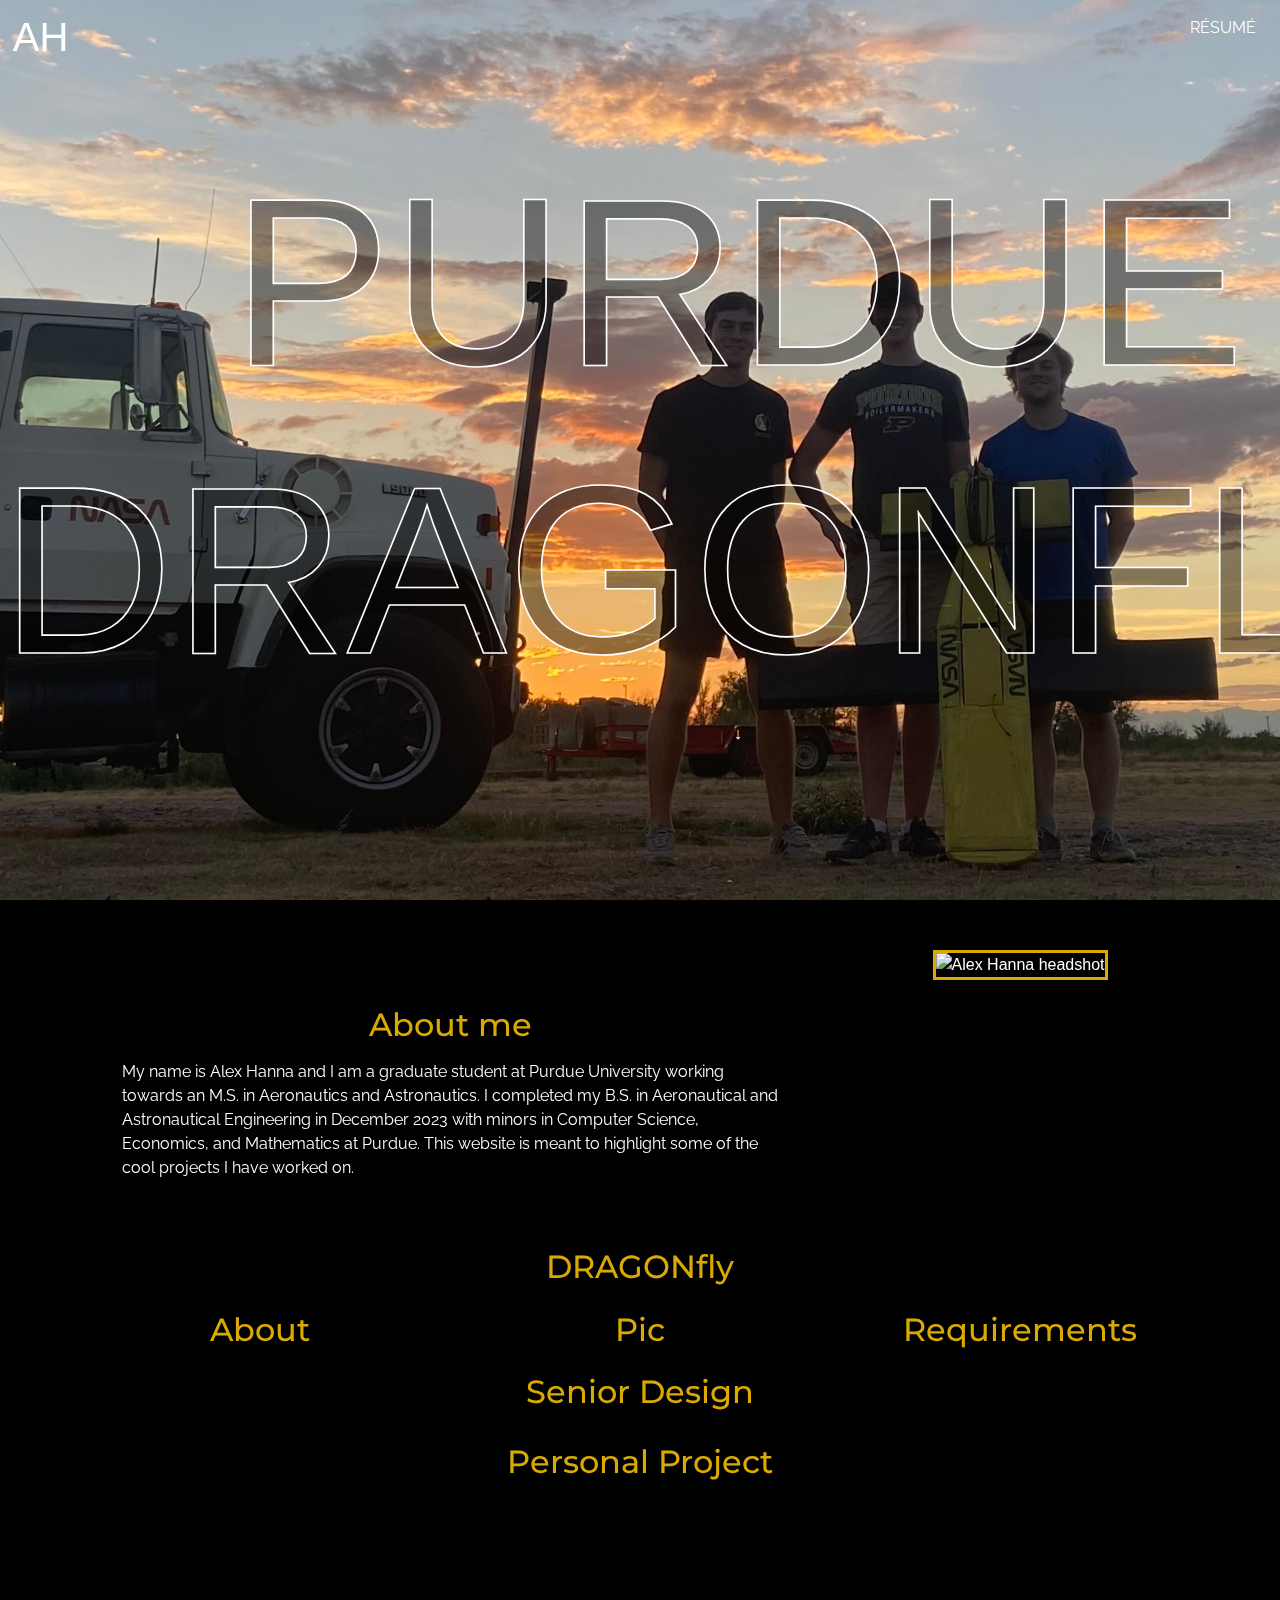
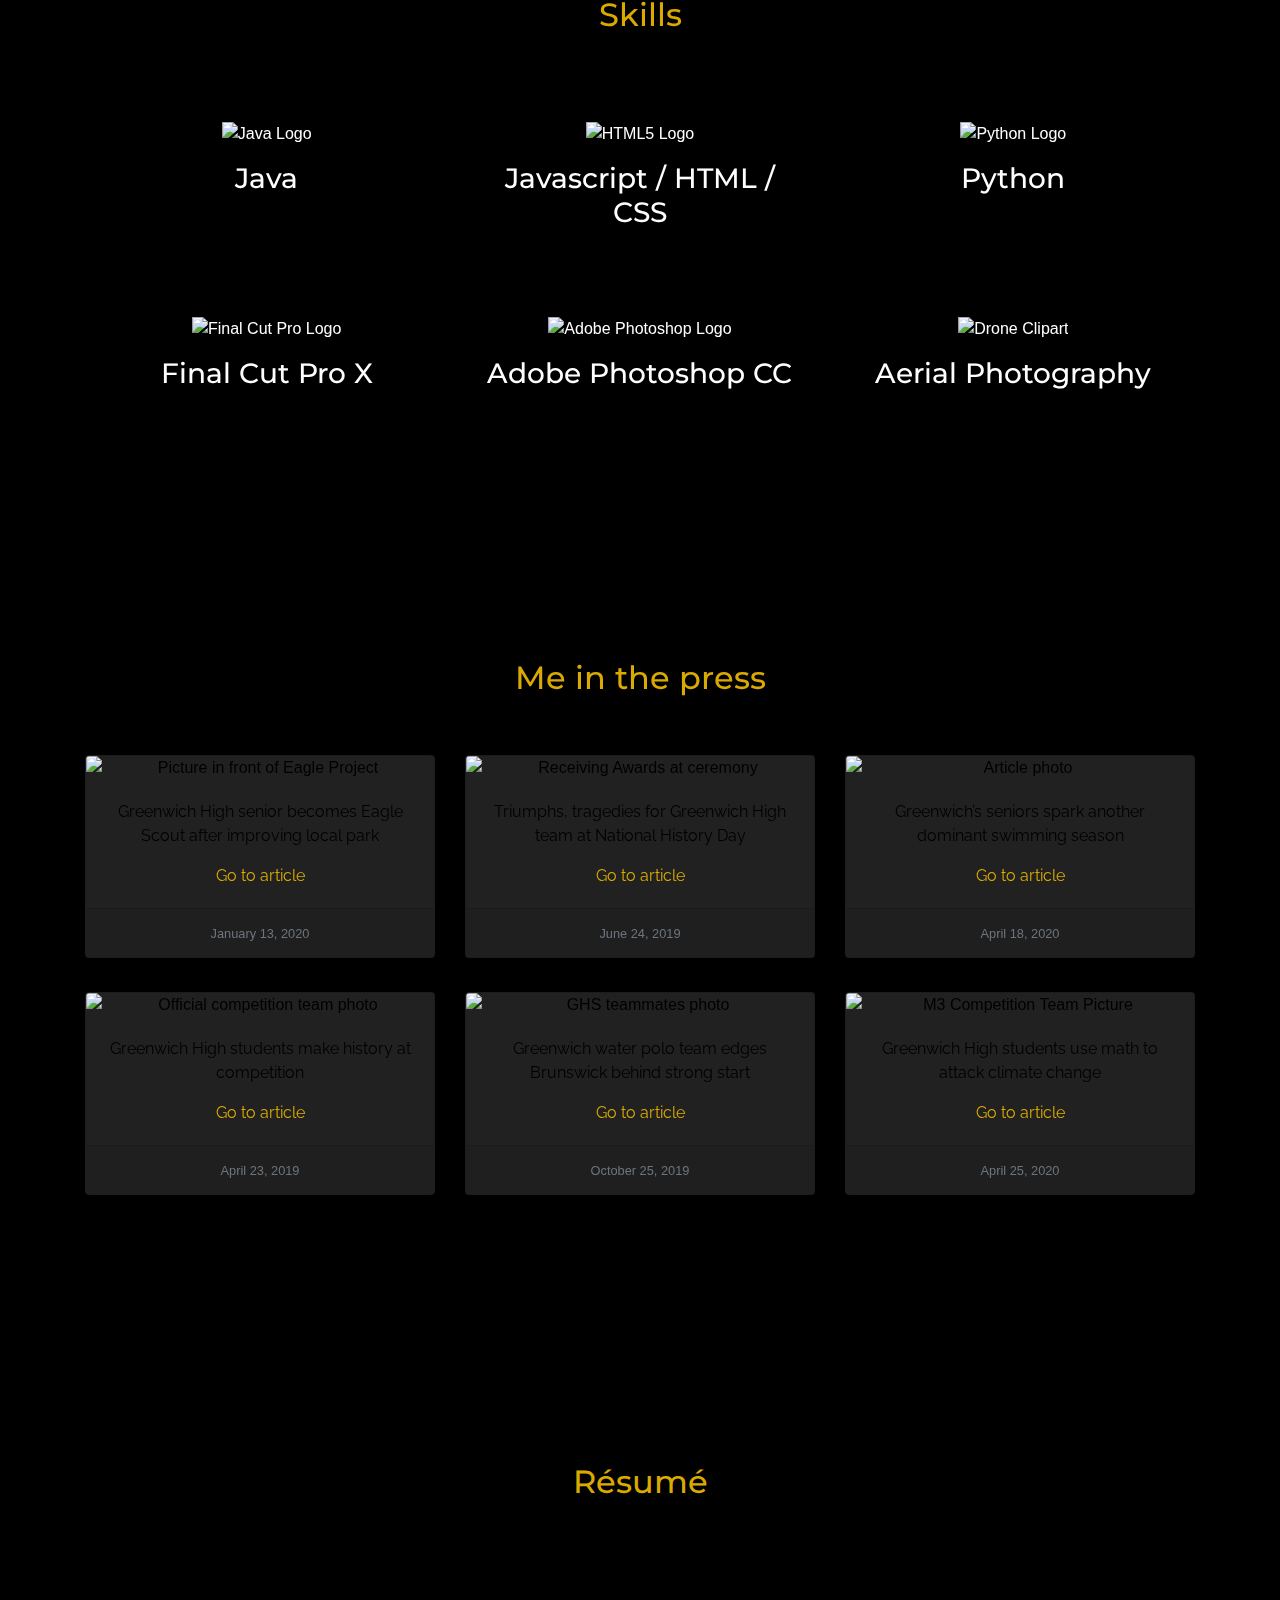
==== index.html @ 663e317e "create temporary site" ====
<!DOCTYPE html>
    <!-- 
		Purdue Dragonfly Website
		Domain - dragonfly.netlify.app
		Host - netlify.com
		Last Updated: 12/20/23
	-->
<html>

<head>
	<!-- metadata-->
	<meta charset="utf-8">
	<meta name="viewport" content="width=device-width">
	<meta name="keywords"
		content="dragonfly,NASA,floating-dragon">
	<meta property="og:image" content="img/logo.jpg">
	<link rel="icon" href="img/logo.jpg">
	<meta name="description" content="Purdue Dragonfly">
	<meta name="author" content="Alex Hanna">
	<title>Purdue Dragonfly</title>

	<!-- Fonts import-->
	<link href="https://fonts.googleapis.com/css2?family=Montserrat:wght@300&family=Raleway&display=swap"
		rel="stylesheet">

	<!-- Bootstrap import-->
	<link rel="stylesheet" href="https://stackpath.bootstrapcdn.com/bootstrap/4.3.1/css/bootstrap.min.css"
		integrity="sha384-ggOyR0iXCbMQv3Xipma34MD+dH/1fQ784/j6cY/iJTQUOhcWr7x9JvoRxT2MZw1T" crossorigin="anonymous">
	<script src="https://stackpath.bootstrapcdn.com/bootstrap/4.3.1/js/bootstrap.min.js"
		integrity="sha384-JjSmVgyd0p3pXB1rRibZUAYoIIy6OrQ6VrjIEaFf/nJGzIxFDsf4x0xIM+B07jRM" crossorigin="anonymous">
	</script>

	<!-- CSS -->
	<link rel="stylesheet" type="text/css" href="style.css">

	<!-- JavaScript -->
	<script src="script.js"></script>

</head>

<body>

	<section id="landing" style="height:100vh;">

		<div id="navbar">
			<!-- logo on top left corner of screen-->
			<div id="logo">
				<a href="index.html">
					<h1 id="logotext">
						AH
					</h1>
				</a>
			</div>

			<!-- animated button which goes to resume at bottom of page-->
			<nav>
				<ul>
					<li><a href="#resume" id="resumeButton"><span>R&eacute;sum&eacute;</span></a></li>
				</ul>
			</nav>
		</div>

		<div id="home">

			<!-- name in center of screen-->
			<div class="landing-text">
                <!-- heading text -->
				<h1>
					Purdue Dragonfly
                </h1>
				
				<!-- scroll instruction-->
				<a href="#about">
					<p>&#8595;</p>
				</a>
			</div>


		</div>

	</section>

	<!-- About me section-->
	<section id="about">
		<div class="container">
			<div class="row">
				<div class="col-md-8" style="padding-top:10vh;">
					<h2>
						About me
					</h2>
					<p>
						My name is Alex Hanna and I am a graduate student at Purdue University working towards an M.S. in Aeronautics and Astronautics. 
						I completed my B.S. in Aeronautical and Astronautical Engineering in December 2023 with minors in Computer Science, Economics, and Mathematics at Purdue. 
						This website is meant to highlight some of the cool projects I have worked on.
					</p>
				</div>
				<div class="col-md-4">
					<img id="headShot" src="img/headShot2.jpeg" alt="Alex Hanna headshot">
				</div>
			</div>
		</div>
	</section>

	<!-- Portfolio section-->
	<section>
		<div class="container">
			<div class="row">
				<div class="col-md-12">
					<h2>
						DRAGONfly
					</h2>
				</div>
			</div>
			<div class="row">
				<div class="col-md-4">
					<h2>
						About
					</h2>
				</div>
				<div class="col-md-4">
					<h2>
						Pic
					</h2>
				</div>
				<div class="col-md-4">
					<h2>
						Requirements
					</h2>
				</div>
			</div>
		</div>
	</section>

	<section>
		<div class="container">
			<div class="row">
				<div class="col-md-12">
					<h2>
						Senior Design
					</h2>
					<p>
						
					</p>
				</div>
			</div>
		</div>
	</section>

	<section>
		<div class="container">			
			<div class="row">
				<div class="col-md-12">
					<h2>
						Personal Project
					</h2>
					<p>
						
					</p>
				</div>
			</div>
		</div>
	</section>

	<section id="modal">

		<style>
			#modal {
				display: none;
				position: fixed;
				z-index: 1;
				left: 0;
				top: 0;
				width: 100%;
				height: 100%;
				overflow: auto;
				background-color: rgb(0, 0, 0);
				background-color: rgba(0, 0, 0, 0.4);
				text-align: left;
			}

			#skillContain {
				width: 80%;
				margin: 10% auto;
				background-color: #212121;
				border-radius: 10px;
				padding: 3rem;
			}

			#skillContain a {
				color: #BB86FC;
			}

			#skillContain a:hover {
				text-decoration: none;
				color: #684b8b;
				cursor: pointer;
			}

			#skillContain img {
				width: 30%;
				display: block;
				margin-left: auto;
				margin-right: auto;
			}

			.name {
				padding-top: 1em;
			}

			#myVideo {
				position: relative;
				width: 100%;
			}
		</style>

		<script>
			function back(name) {
				document.getElementById("modal").style.display = "none";
				document.getElementById(name).style.display = "none";
			}

			function openTab(name) {
				document.getElementById("modal").style.display = "block";
				console.log(name);

				document.getElementById(name).style.display = "block";
			}
		</script>

		<div class="container" id="skillContain">

			<!-- Java Section -->
			<div id="java" style="display:none;">
				<div class="row">
					<div class="col-md-12">
						<a onclick="back('java')">Back</a>
					</div>
				</div>
				<div class="row">
					<div class="col-md-12">
						<h2 class="name">
							Java
						</h2>
					</div>
				</div>
				<div class="row">
					<div class="col-md-12" style="text-align:left;">
						<div class="coursework">
							<h4>Coursework:</h4>
							<li><a target="_blank"
									href="https://apcentral.collegeboard.org/courses/ap-computer-science-a">AP Computer
									Science A</a></li>
						</div>

						<div class="experience">
							<h4>Experience:</h4>
							<li>2 years </li>
						</div>

						<div class="Related">
							<h4>Related Knowledge:</h4>
							<li><a target="_blank"
									href="https://en.wikipedia.org/wiki/Object-oriented_programming">Object-Oriented
									Programming</a></li>
							<li><a target="_blank" href="https://www.eclipse.org/ide/">Eclipse IDE</a></li>
						</div>
					</div>
				</div>
			</div>

			<!-- Javascript Section -->
			<div id="javascript" style="display:none;">
				<div class="row">
					<div class="col-md-12">
						<a onclick="back('javascript')">Back</a>
					</div>
				</div>
				<div class="row">
					<div class="col-md-12">
						<h2 class="name">
							Javacript
						</h2>
					</div>
				</div>
				<div class="row">
					<div class="col-md-12" style="text-align:left;">
						<div class="modalDetail coursework">
							<h3>Coursework:</h3>
							<li><a target="_blank"
									href="https://apcentral.collegeboard.org/courses/ap-computer-science-principles">AP
									Computer Science Principles</a></li>
						<div class="modalDetail experience">
							<h4>Experience:</h4>
							<li>4 years </li>
						</div>
						<div class="modalDetail portfolio">
							<h4>Portfolio:</h4>
							<li><a target="_blank" href="https://alexhanna.me">My Personal Website</a></li>
							<li><a target="_blank" href="http://www.algoxchange.net">AlgoX</a></li>
							<li><a target="_blank" href="https://impulseprep.netlify.app">Impulse Prep</a></li>
							<li><a target="_blank" href="https://hannaconsult.net">Hanna Consultants</a></li>
							<li><a target="_blank" href="https://midwiferyclaims.com">Midwifery Claims</a></li>
							<li><a target="_blank" href="https://ghsprogrammingclub.netlify.app">GHS Programming
									Club</a></li>
							<li><a target="_blank" href="https://awhcompsci.netlify.app">School Projects</a></li>
						</div>
						<div class="modalDetail Related">
							<h4>Related Knowledge:</h4>
							<a target="_blank" href="https://developer.mozilla.org/en-US/docs/Web/CSS">
								<div class="col-sm-4">
									<img src="img/csslogo.png" style="width:100px; height:100px;" alt="CSS Logo">
								</div>
							</a>
							<a target="_blank" href="https://developer.mozilla.org/en-US/docs/Web/HTML">
								<div class="col-sm-4">
									<img src="img/htmllogo.png" style="width:100px; height:100px;" alt="HTML Logo">
								</div>
							</a>
							<a target="_blank" href="https://getbootstrap.com">
								<div class="col-sm-4">
									<img src="img/bootstraplogo.png" style="width:100px; height:100px;"
										alt="Bootstrap Logo">
								</div>
							</a>
							<a target="_blank" href="https://www.sublimetext.com">
								<div class="col-sm-4">
									<img src="img/sublimelogo.png" style="width:100px; height:100px;"
										alt="Sublime Text 3 Logo">
								</div>
							</a>
							<a target="_blank" href="https://code.visualstudio.com">
								<div class="col-sm-4">
									<img src="img/vscodelogo.png" style="width:100px; height:100px;"
										alt="Visual Studio Code Logo">
								</div>
							</a>
							<a target="_blank" href="https://jquery.com">
								<div class="col-sm-4">
									<img src="img/jquerylogo.png" style="width:100px; height:100px;" alt="jQuery Logo">
								</div>
							</a>
							<a target="_blank" href="https://sass-lang.com">
								<div class="col-sm-4">
									<img src="img/sasslogo.png" style="width:100px; height:100px;" alt="Sass Logo">
								</div>
							</a>
							<a target="_blank" href="http://jade-lang.com">
								<div class="col-sm-4">
									<img src="img/jadelogo.png" style="width:100px; height:100px;" alt="Jade Logo">
								</div>
							</a>
						</div>
					</div>
				</div>
			</div>

			<!-- Python Section -->
			<div id="python" style="display:none;">
				<div class="row">
					<div class="col-md-12">
						<a onclick="back('python')">Back</a>
					</div>
				</div>
				<div class="row">
					<div class="col-md-12">
						<h2 class="name">
							Python
						</h2>
					</div>
				</div>
				<div class="row">
					<div class="col-md-12">
						<div class="coursework">
							<h4>Coursework:</h4>
							<li><a target="_blank"
									href="https://ocw.mit.edu/courses/electrical-engineering-and-computer-science/6-0001-introduction-to-computer-science-and-programming-in-python-fall-2016/">MIT
									OCW - Introduction to Computer Science and Programming in Python (16.001)</a></li>
						</div>
					</div>
				</div>
				<div class="row">
					<div class="col-md-12">
						<div class="experience">
							<h4>Experience:</h4>
							<li>1 year</li>
						</div>
					</div>
				</div>
				<div class="row">
					<div class="col-md-12">
						<div class="Related">
							<h4>Related Knowledge:</h4>
							<li><a target="_blank" href="https://www.sublimetext.com">Sublime Text 3</a></li>
							<li><a target="_blank" href="https://code.visualstudio.com">Visual Studio Code</a></li>
							<li><a target="_blank" href="https://www.pygame.org/news">pygame</a></li>
						</div>
					</div>
				</div>
			</div>

			<!-- finalcutpro Section -->
			<div id="finalcutpro" style="display:none;">
				<div class="row">
					<div class="col-md-12">
						<a onclick="back('finalcutpro')">Back</a>
					</div>
				</div>
				<div class="row">
					<div class="col-md-12">
						<h2 class="name">
							Final Cut Pro X
						</h2>
					</div>
				</div>
				<div class="row">
					<div class="col-md-12">
						<div class="video">
							<iframe width="420" height="315"
								src="https://www.youtube.com/watch?v=kkAsRKhFG04">
							</iframe>
						</div>
					</div>
				</div>
				<div class="row">
					<div class="col-md-12">
						<div class="experience">
							<h4>Experience:</h4>
							<li>5 years</li>
						</div>
					</div>
				</div>
				<div class="row">
					<div class="col-md-12">
						<!--LINKS TO WEBSITES CURRENTLY ONLINE-->
						<div class="portfolio">
							<h4>Portfolio:</h4>
							<li><a target="_blank" href="https://www.youtube.com/watch?v=kkAsRKhFG04">"Summer 19
									Edit"</a></li>
							<li><a target="_blank" href="https://www.youtube.com/watch?v=qpKEm1pswyY">"Touring Utah's
									National Parks"</a></li>
						</div>
					</div>
				</div>
				<div class="row">
					<div class="col-md-12">
						<div class="Related">
							<h4>Related Knowledge:</h4>
							<li><a target="_blank" href="https://www.apple.com/imovie/">iMovie</a></li>
							<li><a target="_blank" href="https://www.adobe.com/products/premiere.html">Premiere Pro CC
									(limited)</a></li>
						</div>
					</div>
				</div>
			</div>

			<!-- Photoshop Section -->
			<div id="photoshop" style="display:none;">
				<div class="row">
					<div class="col-md-12">
						<a onclick="back('photoshop')">Back</a>
					</div>
				</div>
				<div class="row">
					<div class="col-md-12">
						<h2 class="name">
							Adobe Photoshop CC
						</h2>
					</div>
				</div>
				<div class="row">
					<div class="col-md-12">
						<div class="experience">
							<h4>Experience:</h4>
							<li>2 years</li>
						</div>
					</div>
				</div>
				<div class="row">
					<div class="col-md-12">
						<!--LINKS TO WEBSITES CURRENTLY ONLINE-->
						<div class="portfolio">
							<h4>Portfolio:</h4>
							<div class="row">
								<div class="col-md-4">
									<li> <a target="_blank"
											href="https://twitter.com/Alexwh26/status/1158823100311658502?s=20">
											Schongalla Preserve Map </a> </li>
									<img src="portfolio/photoshop/schong.png" style="width:80%;">
								</div>
								<div class="col-md-4">
									<li> <a target="_blank"
											href="https://www.etsy.com/listing/728641441/bogus-basin-map-idaho-id-ski-snowboard?ga_order=most_relevant&ga_search_type=all&ga_view_type=gallery&ga_search_query=bogus+art&ref=sc_gallery-1-5&plkey=1db97d43b511eb753ef610bf333be4c554b27791%3A728641441&frs=1">
											Bogus Basin Minimalist Map Art</a> </li>
									<img src="portfolio/photoshop/bogusbasin.jpg" style="width:80%;">
								</div>
								<div class="col-md-4">
									<li> <a target="_blank"
											href="https://www.etsy.com/listing/728643127/bridger-bowl-montana-mt-ski-snowboard?ga_order=most_relevant&ga_search_type=all&ga_view_type=gallery&ga_search_query=bridger+bowl&ref=sr_gallery-1-3&organic_search_click=1&frs=1">
											Bridger Bowl Minimalist Map Art</a> </li>
									<img src="portfolio/photoshop/bridgerbowl.png" style="width:80%;">
								</div>
							</div>
						</div>
					</div>
				</div>
				<div class="row">
					<div class="col-md-12">
						<div class="Related">
							<h4>Related Knowledge:</h4>
							<li><a target="_blank" href="https://www.adobe.com/products/illustrator.html">Adobe
									Illustrator</a></li>
							<li><a target="_blank" href="http://photoscape.org/ps/main/index.php">Photoscape X</a></li>
						</div>
					</div>
				</div>
			</div>


			<!-- Aerial Photography Section -->
			<div id="aerialphoto" style="display:none;">
				<div class="row">
					<div class="col-md-12">
						<a onclick="back('aerialphoto')">Back</a>
					</div>
				</div>
				<div class="row">
					<div class="col-md-12">
						<h2 class="name">
							Aerial Photography
						</h2>
					</div>
				</div>
				<div class="row">
					<div class="col-md-12">
						<div class="experience">
							<h4>Experience:</h4>							
							<li> 6 years </li>
							<li> 4 years - DJI Phantom Series </li>
						</div>
					</div>
				</div>
				<div class="row">
					<div class="col-md-12">
						<div class="portfolio">
							<h4>Portfolio:</h4>
							<li><a target="_blank" href="https://www.aerialgreenwich.com">Work with Aerial Greenwich</a>
							</li>
							<li><a target="_blank" href="https://www.youtube.com/watch?v=kkAsRKhFG04">"Summer 19 Edit"
									(and other vidoes shot with drones and edited for youtube)</a></li>
							<li><a target="_blank"
									href="https://drive.google.com/drive/folders/1_lYc7fIKcQ2h3zr-8sJu2bIeqq0-PTmH?usp=sharing">Photos/Videos</a>
							</li>
						</div>
					</div>
				</div>
				<div class="row">
					<div class="col-md-12">
						<div class="Related">
							<h4>Related Knowledge:</h4>
							<li><a target="_blank" href="https://www.dji.com/phantom-3-standard">DJI Phantom 3</a></li>
							<li><a target="_blank" href="https://www.dji.com/phantom-4">DJI Phantom 4</a></li>
							<li><a target="_blank"
									href="http://www.symatoys.com/goodshow/x5c-syma-x5c-explorers.html">Syma x5c</a>
							</li>
						</div>
					</div>
				</div>
			</div>

		</div>
	</section>


	<!-- My skills section-->
	<section id="skills">
		<div class="container">
			<div class="row" id="skillswrap">
				<div class="col-md-12">
					<h2>Skills</h2>
				</div>
				<div class="col-md-4 skillbox" onclick="openTab('java');" id="javabox">
					<img src="img/javalogo.png" style="width:100px; height:100px;" alt="Java Logo">
					<h3>Java</h3>
				</div>
				<div class="col-md-4 skillbox" onclick="openTab('javascript');" id="javascriptbox">
					<img src="img/javascriptlogo.png" style="width:100px; height:100px;" alt="HTML5 Logo">
					<h3>Javascript / HTML / CSS</h3>
				</div>
				<div class="col-md-4 skillbox" onclick="openTab('python');" id="pythonbox">
					<img src="img/pythonlogo.png" style="width:100px; height:100px;" alt="Python Logo">
					<h3>Python</h3>
				</div>
				<div class="col-md-4 skillbox" onclick="openTab('finalcutpro');">
					<img src="img/finalcutlogo.png" style="width:100px; height:100px;" alt="Final Cut Pro Logo">
					<h3>Final Cut Pro X</h3>
				</div>
				<div class="col-md-4 skillbox" onclick="openTab('photoshop');">
					<img src="img/photoshoplogo.png" style="width:100px; height:100px;" alt="Adobe Photoshop Logo">
					<h3>Adobe Photoshop CC</h3>
				</div>
				<div class="col-md-4 skillbox" onclick="openTab('aerialphoto');">
					<img src="img/drone.png" style="width:190px; height:100px;" alt="Drone Clipart">
					<h3>Aerial Photography</h3>
				</div>
			</div>
		</div>
	</section>

	<!-- Me in the Press -->

	<section id="press">
		<div class="container">
			<div class="row" style="padding-bottom: 50px;">
				<div class="col-md-12">
					<h2>Me in the press</h2>
				</div>
			</div>
			<div class="card-deck">
				<div class="card">
					<img class="card-img-top" src="https://s.hdnux.com/photos/01/10/00/11/18874960/3/gallery_xlarge.jpg"
						alt="Picture in front of Eagle Project">
					<div class="card-body">
						<p class="card-text">Greenwich High senior becomes Eagle Scout after improving local park</p>
						<a target="_blank"
							href="https://www.ctinsider.com/local/greenwichtime/article/Greenwich-High-senior-becomes-Eagle-Scout-after-14972398.php#photo-18874961"
							class="articleLinks"><span>Go to article</span></a>
					</div>
					<div class="card-footer">
						<small class="text-muted">January 13, 2020</small>
					</div>
				</div>
				<div class="card">
					<img class="card-img-top" src="https://s.hdnux.com/photos/01/03/50/31/17729128/5/940x0.jpg"
						alt="Receiving Awards at ceremony">
					<div class="card-body">
						<p class="card-text">Triumphs, tragedies for Greenwich High team at National History Day</p>
						<a target="_blank"
							href="https://www.ctinsider.com/local/greenwichtime/article/Triumphs-tragedies-for-Greenwich-High-team-at-14028832.php?cmpid=gsa-greenwichtime-result&_ga=2.56129835.1631111679.1577910796-1569787301.1577910796"
							class="articleLinks"><span>Go to article</span></a>
					</div>
					<div class="card-footer">
						<small class="text-muted">June 24, 2019</small>
					</div>
				</div>
				<div class="card">
					<img class="card-img-top" src="img/landingPics/swimpicture.png" alt="Article photo">
					<div class="card-body">
						<p class="card-text">Greenwich’s seniors spark another dominant swimming season</p>
						<a target="_blank"
							href="https://www.gametimect.com/greenwichs-seniors-spark-another-dominant-swimming-season/"
							class="articleLinks"><span>Go to article</span></a>
					</div>
					<div class="card-footer">
						<small class="text-muted">April 18, 2020</small>
					</div>
				</div>
			</div>

			<div class="card-deck" style="padding-top:3%;">
				<div class="card">
					<img class="card-img-top"
						src="https://pbs.twimg.com/media/D3wlzq5W0AAHNlF?format=jpg&name=4096x4096"
						alt="Official competition team photo">
					<div class="card-body">
						<p class="card-text">Greenwich High students make history at competition</p>
						<a target="_blank"
							href="https://www.greenwichtime.com/local/article/Greenwich-High-students-make-history-at-13775012.php"
							class="articleLinks"><span>Go to article</span></a>
					</div>
					<div class="card-footer">
						<small class="text-muted">April 23, 2019</small>
					</div>
				</div>
				<div class="card">
					<img class="card-img-top" src="img/landingPics/waterpolopic.jpg" alt="GHS teammates photo">
					<div class="card-body">
						<p class="card-text">Greenwich water polo team edges Brunswick behind strong start</p>
						<a target="_blank"
							href="https://www.greenwichtime.com/sports/highschool/article/Greenwich-water-polo-team-edges-Brunswick-behind-14563746.php"
							class="articleLinks"><span>Go to article</span></a>
					</div>
					<div class="card-footer">
						<small class="text-muted">October 25, 2019</small>
					</div>
				</div>
				<div class="card">
					<img class="card-img-top" src="https://s.hdnux.com/photos/01/11/61/56/19340178/3/940x0.jpg"
						alt="M3 Competition Team Picture">
					<div class="card-body">
						<p class="card-text">Greenwich High students use math to attack climate change</p>
						<a target="_blank"
							href="https://www.ctinsider.com/news/greenwichtime/article/Greenwich-High-students-use-math-to-attack-15226014.php?cmpid=gsa-greenwichtime-result&_ga=2.155061435.2066284403.1587923567-1284930236.1587923567"
							class="articleLinks"><span>Go to article</span></a>
					</div>
					<div class="card-footer">
						<small class="text-muted">April 25, 2020</small>
					</div>
				</div>
			</div>
		</div>
	</section>

	<!-- Me in the wild -->
	


	<!-- Resume section-->
	<section id="resume">
		<div class="container">
			<h2>
				R&eacute;sum&eacute;
			</h2>
			<div class="embed-responsive embed-responsive-1by1">
				<iframe class="embed-responsive-item" src="ALEXHANNAcol.pdf"></iframe>
			</div>
		</div>
	</section>

	<!-- Footer section (links to social sites, footer)-->
	<footer>
		<div id="socialWrap">
			<div>
				<li><a target="_blank" href="https://twitter.com/Alexwh26" class="socialLink" id="twitterlink"><img
							src="img/twitterlogo.png"></a></li>
			</div>
			<div>
				<li><a target="_blank" href="https://www.linkedin.com/in/alex-hanna" class="socialLink"
						id="linkedinlink"><img src="img/linkedinlogo.png"></a></li>
			</div>
			<div>
				<li><a target="_blank" href="https://github.com/awh26" class="socialLink"><img
							src="img/githublogo.png"></a></li>
			</div>
		</div>
		<div id="underFooter" style="color:white;">
			<p>Alex Hanna, Copyright &copy; 2020</p>
		</div>
	</footer>

</body>

</html>
---- style.css ----
body {
	background-color: black;
	color: black;
	font-family: 'Open Sans', sans-serif;
}

h1,
h2,
h3,
h4,
h5,
h6 {
	font-family: 'Montserrat', sans-serif;
}

p,
a,
li,
button {
	font-family: 'Raleway', sans-serif;
}

/* When hovering on any link, the text will turn grey and the cursor will become a pointer */
a {
	color: white;
	text-decoration: none;
}

a:hover {
	cursor: pointer;
	color: lightgrey;
}

/* Establishes all h2's as being purple and centered with some padding only on the top */
h2 {
	color: #daaa00;
	padding-top: 1rem;
	text-align: center;
}

.container {
	overflow: hidden;
	text-align: center;
}

.modalDetail {
	margin-bottom:2rem;
}

/********************************* LANDING PAGE *******************************/
#home {
    background-attachment: fixed;
	height: 100%;
	width: 100%;
	background-size: cover;
	display:table;
}

.landing-text {
	display: table-cell;
	vertical-align: middle;
	text-align: center;
	width:80%;
}

#home h1 {
	font-family: sans-serif;
	font-size:15rem;
	line-height: 1.2;
	font-weight:3rem;
	color:rgb(0,0,0,0.4);
	-webkit-text-stroke-width: .1rem;
  	-webkit-text-stroke-color: white;
}

nav {
	float:right;
	margin-top:1rem;
	margin-left:1.5rem;
}

#landing li {
	display: inline;
	padding: 0 1.5rem 0 2rem;
}

#landing {
	text-transform: uppercase;
}

#logo {
	float: left;
	margin-top: 1%;
	margin-left: 1%;

}

#logo h1 {
	margin: 0;
	font-family: sans-serif;
	transition: all 0.3s;
}

#navbar {
	position: fixed;
	width: 100%;
}

#scroll {
	z-index: 1;
	position: absolute;
	color: white;
	margin-top: 85vh;
	width: 100%;
}

#scroll p {
	text-align: center;
	font-size: 200%;
}

#resumeButton {
	transition: all 0.3s;
}

.resumeButtonorig {
	color: black;
}

.resumeButtonchange {
	color: white;
}

/******************************** buttons ***********************/
#emailbutton:hover,
.articleLinks {
	cursor: pointer;
}

#resumeButton span,
#emailbutton span,
.articleLinks span {
	display: inline-block;
	position: relative;
	transition: 0.5s;
}

#resumeButton span:after,
#emailbutton span:after,
.articleLinks span:after {
	content: "\00bb";
	position: absolute;
	opacity: 0;
	top: 0;
	right: -20px;
	transition: 0.5s;
	color: #daaa00;
}

#resumeButton:hover span,
#emailbutton:hover span,
.articleLinks:hover span {
	padding-right: 25px;
	color: #daaa00;
}

#resumeButton:hover span:after,
#emailbutton:hover span:after,
.articleLinks:hover span:after {
	opacity: 1;
	right: 0;
}

/*************************about*****************************************************************/

#about {
	color: white;
}

#about p {
	text-align: left;
	padding: 5%;
	padding-top: 1%;
}

#about ul {
	text-align: left;
	padding-left: 20%;
	padding-top: 1%;
	padding-bottom: 5%;
}

#headShot {
	margin-top: 50px;
	max-width: 30vh;
	border: 3px solid #daaa00;
}


/*************************skills***********************************************************************/

#skillswrap {
	padding: 10px;
	padding-top: 50px;
	padding-bottom: 50px;
	text-align: center;
	color: white;
}

#skillswrap div {
	padding: 2em;
	border-radius: 10px;
}

.modallcontent h3 {
	color: white;
}

.modallcontent li {
	font-size: 1em;
}

#skillswrap img {
	margin: 1em;
}

.skillbox:hover {
	background-color: #212121;
	cursor: pointer;
}

/*************************press*****************************************************************/

#press {
	padding-top: 18vh;
	padding-bottom: 10vh;
}

.card {
	overflow: hidden;
	background-color: #212121;
}

.card-text {
	word-wrap: break-word;
}

.articleLinks {
	padding: 10px;
	width: 100px;
	border: 0px;
	color: #daaa00;
	transition: all 0.5s;
	border-radius: 2px;
}

/*************************resume*****************************************************************/

#resume {
	padding-top: 18vh;
	padding-bottom: 10vh;
}

#resume h2 {
	padding-bottom: 2%;
	text-align: center;
	color: #daaa00;
}

#pdf {
	padding-bottom: 5%;
}

#pdf:hover {
	cursor: pointer;
}

/*************************footer*****************************************************************/

footer {
	padding: 20px;
	margin-top: 20px;
	background-color: #212121;
	text-align: center;
}

footer li {
	list-style-type: none;
}

#socialWrap {
	display: grid;
	grid-template-columns: 1fr 1fr 1fr;
	padding: 10px;
	text-align: center;
	grid-gap: 1em;
	width: 20%;
	margin-left: auto;
	margin-right: auto;
}

#socialWrap img {
	width: 50px;
	height: 50px;
	margin-bottom: 1em;
}

#underFooter {
	background: #212121;
}
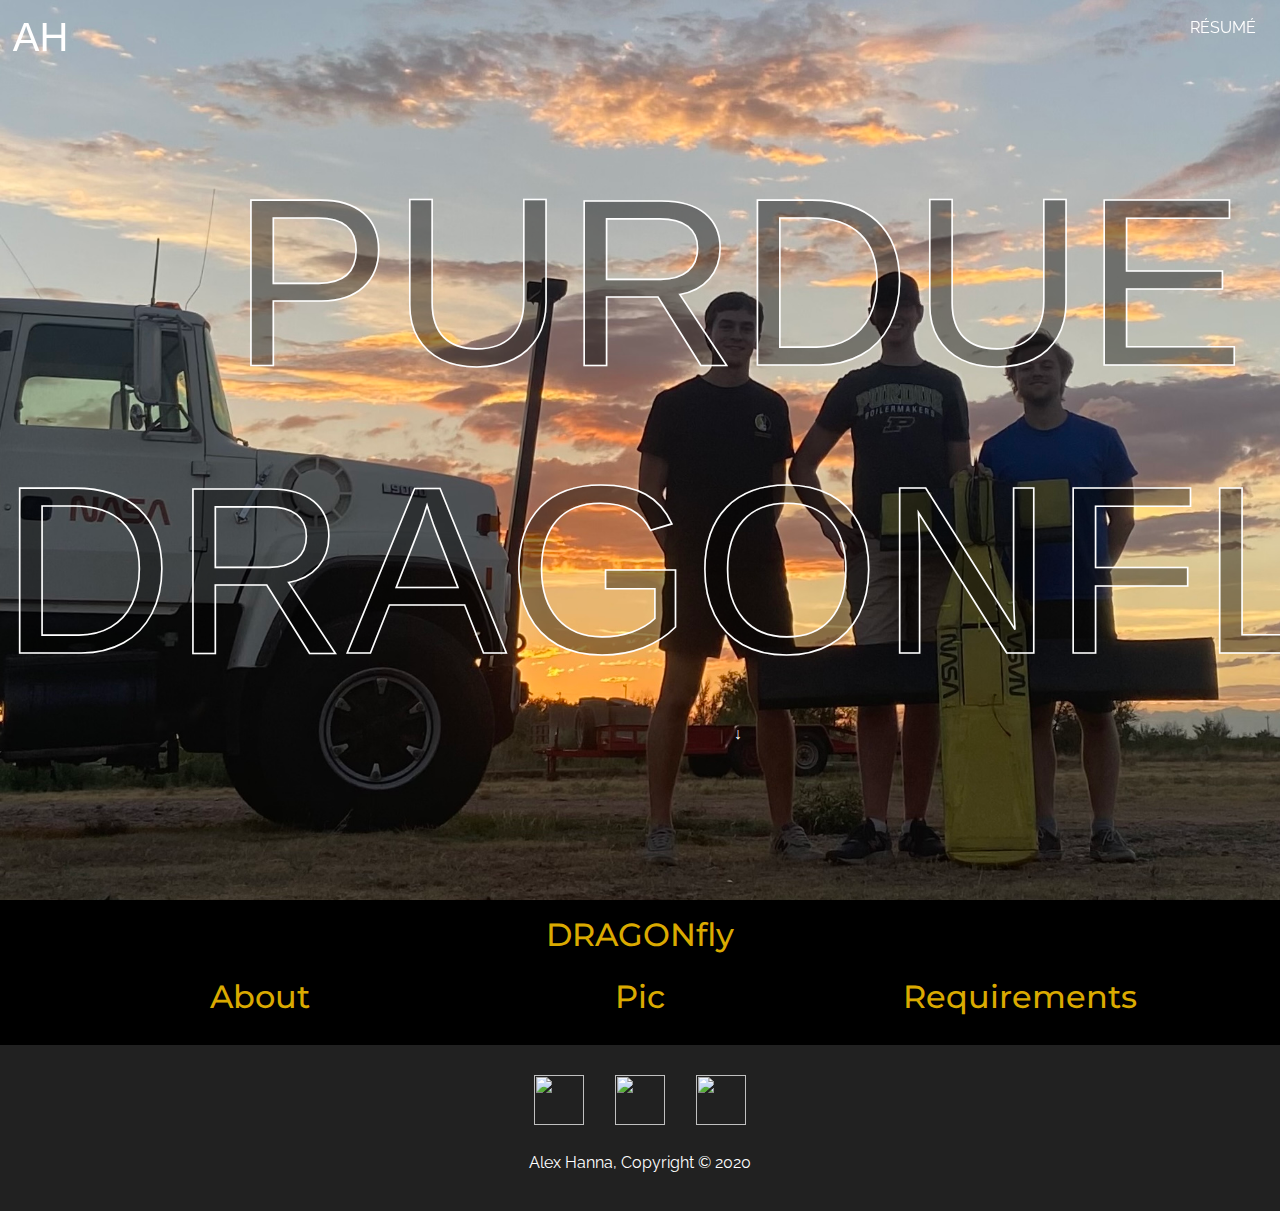
==== commit df4dd8bf: "trim things into temp site" ====
--- a/index.html
+++ b/index.html
@@ -80,27 +80,6 @@
 
 	</section>
 
-	<!-- About me section-->
-	<section id="about">
-		<div class="container">
-			<div class="row">
-				<div class="col-md-8" style="padding-top:10vh;">
-					<h2>
-						About me
-					</h2>
-					<p>
-						My name is Alex Hanna and I am a graduate student at Purdue University working towards an M.S. in Aeronautics and Astronautics. 
-						I completed my B.S. in Aeronautical and Astronautical Engineering in December 2023 with minors in Computer Science, Economics, and Mathematics at Purdue. 
-						This website is meant to highlight some of the cool projects I have worked on.
-					</p>
-				</div>
-				<div class="col-md-4">
-					<img id="headShot" src="img/headShot2.jpeg" alt="Alex Hanna headshot">
-				</div>
-			</div>
-		</div>
-	</section>
-
 	<!-- Portfolio section-->
 	<section>
 		<div class="container">
@@ -131,591 +110,6 @@
 		</div>
 	</section>
 
-	<section>
-		<div class="container">
-			<div class="row">
-				<div class="col-md-12">
-					<h2>
-						Senior Design
-					</h2>
-					<p>
-						
-					</p>
-				</div>
-			</div>
-		</div>
-	</section>
-
-	<section>
-		<div class="container">			
-			<div class="row">
-				<div class="col-md-12">
-					<h2>
-						Personal Project
-					</h2>
-					<p>
-						
-					</p>
-				</div>
-			</div>
-		</div>
-	</section>
-
-	<section id="modal">
-
-		<style>
-			#modal {
-				display: none;
-				position: fixed;
-				z-index: 1;
-				left: 0;
-				top: 0;
-				width: 100%;
-				height: 100%;
-				overflow: auto;
-				background-color: rgb(0, 0, 0);
-				background-color: rgba(0, 0, 0, 0.4);
-				text-align: left;
-			}
-
-			#skillContain {
-				width: 80%;
-				margin: 10% auto;
-				background-color: #212121;
-				border-radius: 10px;
-				padding: 3rem;
-			}
-
-			#skillContain a {
-				color: #BB86FC;
-			}
-
-			#skillContain a:hover {
-				text-decoration: none;
-				color: #684b8b;
-				cursor: pointer;
-			}
-
-			#skillContain img {
-				width: 30%;
-				display: block;
-				margin-left: auto;
-				margin-right: auto;
-			}
-
-			.name {
-				padding-top: 1em;
-			}
-
-			#myVideo {
-				position: relative;
-				width: 100%;
-			}
-		</style>
-
-		<script>
-			function back(name) {
-				document.getElementById("modal").style.display = "none";
-				document.getElementById(name).style.display = "none";
-			}
-
-			function openTab(name) {
-				document.getElementById("modal").style.display = "block";
-				console.log(name);
-
-				document.getElementById(name).style.display = "block";
-			}
-		</script>
-
-		<div class="container" id="skillContain">
-
-			<!-- Java Section -->
-			<div id="java" style="display:none;">
-				<div class="row">
-					<div class="col-md-12">
-						<a onclick="back('java')">Back</a>
-					</div>
-				</div>
-				<div class="row">
-					<div class="col-md-12">
-						<h2 class="name">
-							Java
-						</h2>
-					</div>
-				</div>
-				<div class="row">
-					<div class="col-md-12" style="text-align:left;">
-						<div class="coursework">
-							<h4>Coursework:</h4>
-							<li><a target="_blank"
-									href="https://apcentral.collegeboard.org/courses/ap-computer-science-a">AP Computer
-									Science A</a></li>
-						</div>
-
-						<div class="experience">
-							<h4>Experience:</h4>
-							<li>2 years </li>
-						</div>
-
-						<div class="Related">
-							<h4>Related Knowledge:</h4>
-							<li><a target="_blank"
-									href="https://en.wikipedia.org/wiki/Object-oriented_programming">Object-Oriented
-									Programming</a></li>
-							<li><a target="_blank" href="https://www.eclipse.org/ide/">Eclipse IDE</a></li>
-						</div>
-					</div>
-				</div>
-			</div>
-
-			<!-- Javascript Section -->
-			<div id="javascript" style="display:none;">
-				<div class="row">
-					<div class="col-md-12">
-						<a onclick="back('javascript')">Back</a>
-					</div>
-				</div>
-				<div class="row">
-					<div class="col-md-12">
-						<h2 class="name">
-							Javacript
-						</h2>
-					</div>
-				</div>
-				<div class="row">
-					<div class="col-md-12" style="text-align:left;">
-						<div class="modalDetail coursework">
-							<h3>Coursework:</h3>
-							<li><a target="_blank"
-									href="https://apcentral.collegeboard.org/courses/ap-computer-science-principles">AP
-									Computer Science Principles</a></li>
-						<div class="modalDetail experience">
-							<h4>Experience:</h4>
-							<li>4 years </li>
-						</div>
-						<div class="modalDetail portfolio">
-							<h4>Portfolio:</h4>
-							<li><a target="_blank" href="https://alexhanna.me">My Personal Website</a></li>
-							<li><a target="_blank" href="http://www.algoxchange.net">AlgoX</a></li>
-							<li><a target="_blank" href="https://impulseprep.netlify.app">Impulse Prep</a></li>
-							<li><a target="_blank" href="https://hannaconsult.net">Hanna Consultants</a></li>
-							<li><a target="_blank" href="https://midwiferyclaims.com">Midwifery Claims</a></li>
-							<li><a target="_blank" href="https://ghsprogrammingclub.netlify.app">GHS Programming
-									Club</a></li>
-							<li><a target="_blank" href="https://awhcompsci.netlify.app">School Projects</a></li>
-						</div>
-						<div class="modalDetail Related">
-							<h4>Related Knowledge:</h4>
-							<a target="_blank" href="https://developer.mozilla.org/en-US/docs/Web/CSS">
-								<div class="col-sm-4">
-									<img src="img/csslogo.png" style="width:100px; height:100px;" alt="CSS Logo">
-								</div>
-							</a>
-							<a target="_blank" href="https://developer.mozilla.org/en-US/docs/Web/HTML">
-								<div class="col-sm-4">
-									<img src="img/htmllogo.png" style="width:100px; height:100px;" alt="HTML Logo">
-								</div>
-							</a>
-							<a target="_blank" href="https://getbootstrap.com">
-								<div class="col-sm-4">
-									<img src="img/bootstraplogo.png" style="width:100px; height:100px;"
-										alt="Bootstrap Logo">
-								</div>
-							</a>
-							<a target="_blank" href="https://www.sublimetext.com">
-								<div class="col-sm-4">
-									<img src="img/sublimelogo.png" style="width:100px; height:100px;"
-										alt="Sublime Text 3 Logo">
-								</div>
-							</a>
-							<a target="_blank" href="https://code.visualstudio.com">
-								<div class="col-sm-4">
-									<img src="img/vscodelogo.png" style="width:100px; height:100px;"
-										alt="Visual Studio Code Logo">
-								</div>
-							</a>
-							<a target="_blank" href="https://jquery.com">
-								<div class="col-sm-4">
-									<img src="img/jquerylogo.png" style="width:100px; height:100px;" alt="jQuery Logo">
-								</div>
-							</a>
-							<a target="_blank" href="https://sass-lang.com">
-								<div class="col-sm-4">
-									<img src="img/sasslogo.png" style="width:100px; height:100px;" alt="Sass Logo">
-								</div>
-							</a>
-							<a target="_blank" href="http://jade-lang.com">
-								<div class="col-sm-4">
-									<img src="img/jadelogo.png" style="width:100px; height:100px;" alt="Jade Logo">
-								</div>
-							</a>
-						</div>
-					</div>
-				</div>
-			</div>
-
-			<!-- Python Section -->
-			<div id="python" style="display:none;">
-				<div class="row">
-					<div class="col-md-12">
-						<a onclick="back('python')">Back</a>
-					</div>
-				</div>
-				<div class="row">
-					<div class="col-md-12">
-						<h2 class="name">
-							Python
-						</h2>
-					</div>
-				</div>
-				<div class="row">
-					<div class="col-md-12">
-						<div class="coursework">
-							<h4>Coursework:</h4>
-							<li><a target="_blank"
-									href="https://ocw.mit.edu/courses/electrical-engineering-and-computer-science/6-0001-introduction-to-computer-science-and-programming-in-python-fall-2016/">MIT
-									OCW - Introduction to Computer Science and Programming in Python (16.001)</a></li>
-						</div>
-					</div>
-				</div>
-				<div class="row">
-					<div class="col-md-12">
-						<div class="experience">
-							<h4>Experience:</h4>
-							<li>1 year</li>
-						</div>
-					</div>
-				</div>
-				<div class="row">
-					<div class="col-md-12">
-						<div class="Related">
-							<h4>Related Knowledge:</h4>
-							<li><a target="_blank" href="https://www.sublimetext.com">Sublime Text 3</a></li>
-							<li><a target="_blank" href="https://code.visualstudio.com">Visual Studio Code</a></li>
-							<li><a target="_blank" href="https://www.pygame.org/news">pygame</a></li>
-						</div>
-					</div>
-				</div>
-			</div>
-
-			<!-- finalcutpro Section -->
-			<div id="finalcutpro" style="display:none;">
-				<div class="row">
-					<div class="col-md-12">
-						<a onclick="back('finalcutpro')">Back</a>
-					</div>
-				</div>
-				<div class="row">
-					<div class="col-md-12">
-						<h2 class="name">
-							Final Cut Pro X
-						</h2>
-					</div>
-				</div>
-				<div class="row">
-					<div class="col-md-12">
-						<div class="video">
-							<iframe width="420" height="315"
-								src="https://www.youtube.com/watch?v=kkAsRKhFG04">
-							</iframe>
-						</div>
-					</div>
-				</div>
-				<div class="row">
-					<div class="col-md-12">
-						<div class="experience">
-							<h4>Experience:</h4>
-							<li>5 years</li>
-						</div>
-					</div>
-				</div>
-				<div class="row">
-					<div class="col-md-12">
-						<!--LINKS TO WEBSITES CURRENTLY ONLINE-->
-						<div class="portfolio">
-							<h4>Portfolio:</h4>
-							<li><a target="_blank" href="https://www.youtube.com/watch?v=kkAsRKhFG04">"Summer 19
-									Edit"</a></li>
-							<li><a target="_blank" href="https://www.youtube.com/watch?v=qpKEm1pswyY">"Touring Utah's
-									National Parks"</a></li>
-						</div>
-					</div>
-				</div>
-				<div class="row">
-					<div class="col-md-12">
-						<div class="Related">
-							<h4>Related Knowledge:</h4>
-							<li><a target="_blank" href="https://www.apple.com/imovie/">iMovie</a></li>
-							<li><a target="_blank" href="https://www.adobe.com/products/premiere.html">Premiere Pro CC
-									(limited)</a></li>
-						</div>
-					</div>
-				</div>
-			</div>
-
-			<!-- Photoshop Section -->
-			<div id="photoshop" style="display:none;">
-				<div class="row">
-					<div class="col-md-12">
-						<a onclick="back('photoshop')">Back</a>
-					</div>
-				</div>
-				<div class="row">
-					<div class="col-md-12">
-						<h2 class="name">
-							Adobe Photoshop CC
-						</h2>
-					</div>
-				</div>
-				<div class="row">
-					<div class="col-md-12">
-						<div class="experience">
-							<h4>Experience:</h4>
-							<li>2 years</li>
-						</div>
-					</div>
-				</div>
-				<div class="row">
-					<div class="col-md-12">
-						<!--LINKS TO WEBSITES CURRENTLY ONLINE-->
-						<div class="portfolio">
-							<h4>Portfolio:</h4>
-							<div class="row">
-								<div class="col-md-4">
-									<li> <a target="_blank"
-											href="https://twitter.com/Alexwh26/status/1158823100311658502?s=20">
-											Schongalla Preserve Map </a> </li>
-									<img src="portfolio/photoshop/schong.png" style="width:80%;">
-								</div>
-								<div class="col-md-4">
-									<li> <a target="_blank"
-											href="https://www.etsy.com/listing/728641441/bogus-basin-map-idaho-id-ski-snowboard?ga_order=most_relevant&ga_search_type=all&ga_view_type=gallery&ga_search_query=bogus+art&ref=sc_gallery-1-5&plkey=1db97d43b511eb753ef610bf333be4c554b27791%3A728641441&frs=1">
-											Bogus Basin Minimalist Map Art</a> </li>
-									<img src="portfolio/photoshop/bogusbasin.jpg" style="width:80%;">
-								</div>
-								<div class="col-md-4">
-									<li> <a target="_blank"
-											href="https://www.etsy.com/listing/728643127/bridger-bowl-montana-mt-ski-snowboard?ga_order=most_relevant&ga_search_type=all&ga_view_type=gallery&ga_search_query=bridger+bowl&ref=sr_gallery-1-3&organic_search_click=1&frs=1">
-											Bridger Bowl Minimalist Map Art</a> </li>
-									<img src="portfolio/photoshop/bridgerbowl.png" style="width:80%;">
-								</div>
-							</div>
-						</div>
-					</div>
-				</div>
-				<div class="row">
-					<div class="col-md-12">
-						<div class="Related">
-							<h4>Related Knowledge:</h4>
-							<li><a target="_blank" href="https://www.adobe.com/products/illustrator.html">Adobe
-									Illustrator</a></li>
-							<li><a target="_blank" href="http://photoscape.org/ps/main/index.php">Photoscape X</a></li>
-						</div>
-					</div>
-				</div>
-			</div>
-
-
-			<!-- Aerial Photography Section -->
-			<div id="aerialphoto" style="display:none;">
-				<div class="row">
-					<div class="col-md-12">
-						<a onclick="back('aerialphoto')">Back</a>
-					</div>
-				</div>
-				<div class="row">
-					<div class="col-md-12">
-						<h2 class="name">
-							Aerial Photography
-						</h2>
-					</div>
-				</div>
-				<div class="row">
-					<div class="col-md-12">
-						<div class="experience">
-							<h4>Experience:</h4>							
-							<li> 6 years </li>
-							<li> 4 years - DJI Phantom Series </li>
-						</div>
-					</div>
-				</div>
-				<div class="row">
-					<div class="col-md-12">
-						<div class="portfolio">
-							<h4>Portfolio:</h4>
-							<li><a target="_blank" href="https://www.aerialgreenwich.com">Work with Aerial Greenwich</a>
-							</li>
-							<li><a target="_blank" href="https://www.youtube.com/watch?v=kkAsRKhFG04">"Summer 19 Edit"
-									(and other vidoes shot with drones and edited for youtube)</a></li>
-							<li><a target="_blank"
-									href="https://drive.google.com/drive/folders/1_lYc7fIKcQ2h3zr-8sJu2bIeqq0-PTmH?usp=sharing">Photos/Videos</a>
-							</li>
-						</div>
-					</div>
-				</div>
-				<div class="row">
-					<div class="col-md-12">
-						<div class="Related">
-							<h4>Related Knowledge:</h4>
-							<li><a target="_blank" href="https://www.dji.com/phantom-3-standard">DJI Phantom 3</a></li>
-							<li><a target="_blank" href="https://www.dji.com/phantom-4">DJI Phantom 4</a></li>
-							<li><a target="_blank"
-									href="http://www.symatoys.com/goodshow/x5c-syma-x5c-explorers.html">Syma x5c</a>
-							</li>
-						</div>
-					</div>
-				</div>
-			</div>
-
-		</div>
-	</section>
-
-
-	<!-- My skills section-->
-	<section id="skills">
-		<div class="container">
-			<div class="row" id="skillswrap">
-				<div class="col-md-12">
-					<h2>Skills</h2>
-				</div>
-				<div class="col-md-4 skillbox" onclick="openTab('java');" id="javabox">
-					<img src="img/javalogo.png" style="width:100px; height:100px;" alt="Java Logo">
-					<h3>Java</h3>
-				</div>
-				<div class="col-md-4 skillbox" onclick="openTab('javascript');" id="javascriptbox">
-					<img src="img/javascriptlogo.png" style="width:100px; height:100px;" alt="HTML5 Logo">
-					<h3>Javascript / HTML / CSS</h3>
-				</div>
-				<div class="col-md-4 skillbox" onclick="openTab('python');" id="pythonbox">
-					<img src="img/pythonlogo.png" style="width:100px; height:100px;" alt="Python Logo">
-					<h3>Python</h3>
-				</div>
-				<div class="col-md-4 skillbox" onclick="openTab('finalcutpro');">
-					<img src="img/finalcutlogo.png" style="width:100px; height:100px;" alt="Final Cut Pro Logo">
-					<h3>Final Cut Pro X</h3>
-				</div>
-				<div class="col-md-4 skillbox" onclick="openTab('photoshop');">
-					<img src="img/photoshoplogo.png" style="width:100px; height:100px;" alt="Adobe Photoshop Logo">
-					<h3>Adobe Photoshop CC</h3>
-				</div>
-				<div class="col-md-4 skillbox" onclick="openTab('aerialphoto');">
-					<img src="img/drone.png" style="width:190px; height:100px;" alt="Drone Clipart">
-					<h3>Aerial Photography</h3>
-				</div>
-			</div>
-		</div>
-	</section>
-
-	<!-- Me in the Press -->
-
-	<section id="press">
-		<div class="container">
-			<div class="row" style="padding-bottom: 50px;">
-				<div class="col-md-12">
-					<h2>Me in the press</h2>
-				</div>
-			</div>
-			<div class="card-deck">
-				<div class="card">
-					<img class="card-img-top" src="https://s.hdnux.com/photos/01/10/00/11/18874960/3/gallery_xlarge.jpg"
-						alt="Picture in front of Eagle Project">
-					<div class="card-body">
-						<p class="card-text">Greenwich High senior becomes Eagle Scout after improving local park</p>
-						<a target="_blank"
-							href="https://www.ctinsider.com/local/greenwichtime/article/Greenwich-High-senior-becomes-Eagle-Scout-after-14972398.php#photo-18874961"
-							class="articleLinks"><span>Go to article</span></a>
-					</div>
-					<div class="card-footer">
-						<small class="text-muted">January 13, 2020</small>
-					</div>
-				</div>
-				<div class="card">
-					<img class="card-img-top" src="https://s.hdnux.com/photos/01/03/50/31/17729128/5/940x0.jpg"
-						alt="Receiving Awards at ceremony">
-					<div class="card-body">
-						<p class="card-text">Triumphs, tragedies for Greenwich High team at National History Day</p>
-						<a target="_blank"
-							href="https://www.ctinsider.com/local/greenwichtime/article/Triumphs-tragedies-for-Greenwich-High-team-at-14028832.php?cmpid=gsa-greenwichtime-result&_ga=2.56129835.1631111679.1577910796-1569787301.1577910796"
-							class="articleLinks"><span>Go to article</span></a>
-					</div>
-					<div class="card-footer">
-						<small class="text-muted">June 24, 2019</small>
-					</div>
-				</div>
-				<div class="card">
-					<img class="card-img-top" src="img/landingPics/swimpicture.png" alt="Article photo">
-					<div class="card-body">
-						<p class="card-text">Greenwich’s seniors spark another dominant swimming season</p>
-						<a target="_blank"
-							href="https://www.gametimect.com/greenwichs-seniors-spark-another-dominant-swimming-season/"
-							class="articleLinks"><span>Go to article</span></a>
-					</div>
-					<div class="card-footer">
-						<small class="text-muted">April 18, 2020</small>
-					</div>
-				</div>
-			</div>
-
-			<div class="card-deck" style="padding-top:3%;">
-				<div class="card">
-					<img class="card-img-top"
-						src="https://pbs.twimg.com/media/D3wlzq5W0AAHNlF?format=jpg&name=4096x4096"
-						alt="Official competition team photo">
-					<div class="card-body">
-						<p class="card-text">Greenwich High students make history at competition</p>
-						<a target="_blank"
-							href="https://www.greenwichtime.com/local/article/Greenwich-High-students-make-history-at-13775012.php"
-							class="articleLinks"><span>Go to article</span></a>
-					</div>
-					<div class="card-footer">
-						<small class="text-muted">April 23, 2019</small>
-					</div>
-				</div>
-				<div class="card">
-					<img class="card-img-top" src="img/landingPics/waterpolopic.jpg" alt="GHS teammates photo">
-					<div class="card-body">
-						<p class="card-text">Greenwich water polo team edges Brunswick behind strong start</p>
-						<a target="_blank"
-							href="https://www.greenwichtime.com/sports/highschool/article/Greenwich-water-polo-team-edges-Brunswick-behind-14563746.php"
-							class="articleLinks"><span>Go to article</span></a>
-					</div>
-					<div class="card-footer">
-						<small class="text-muted">October 25, 2019</small>
-					</div>
-				</div>
-				<div class="card">
-					<img class="card-img-top" src="https://s.hdnux.com/photos/01/11/61/56/19340178/3/940x0.jpg"
-						alt="M3 Competition Team Picture">
-					<div class="card-body">
-						<p class="card-text">Greenwich High students use math to attack climate change</p>
-						<a target="_blank"
-							href="https://www.ctinsider.com/news/greenwichtime/article/Greenwich-High-students-use-math-to-attack-15226014.php?cmpid=gsa-greenwichtime-result&_ga=2.155061435.2066284403.1587923567-1284930236.1587923567"
-							class="articleLinks"><span>Go to article</span></a>
-					</div>
-					<div class="card-footer">
-						<small class="text-muted">April 25, 2020</small>
-					</div>
-				</div>
-			</div>
-		</div>
-	</section>
-
-	<!-- Me in the wild -->
-	
-
-
-	<!-- Resume section-->
-	<section id="resume">
-		<div class="container">
-			<h2>
-				R&eacute;sum&eacute;
-			</h2>
-			<div class="embed-responsive embed-responsive-1by1">
-				<iframe class="embed-responsive-item" src="ALEXHANNAcol.pdf"></iframe>
-			</div>
-		</div>
-	</section>
-
 	<!-- Footer section (links to social sites, footer)-->
 	<footer>
 		<div id="socialWrap">
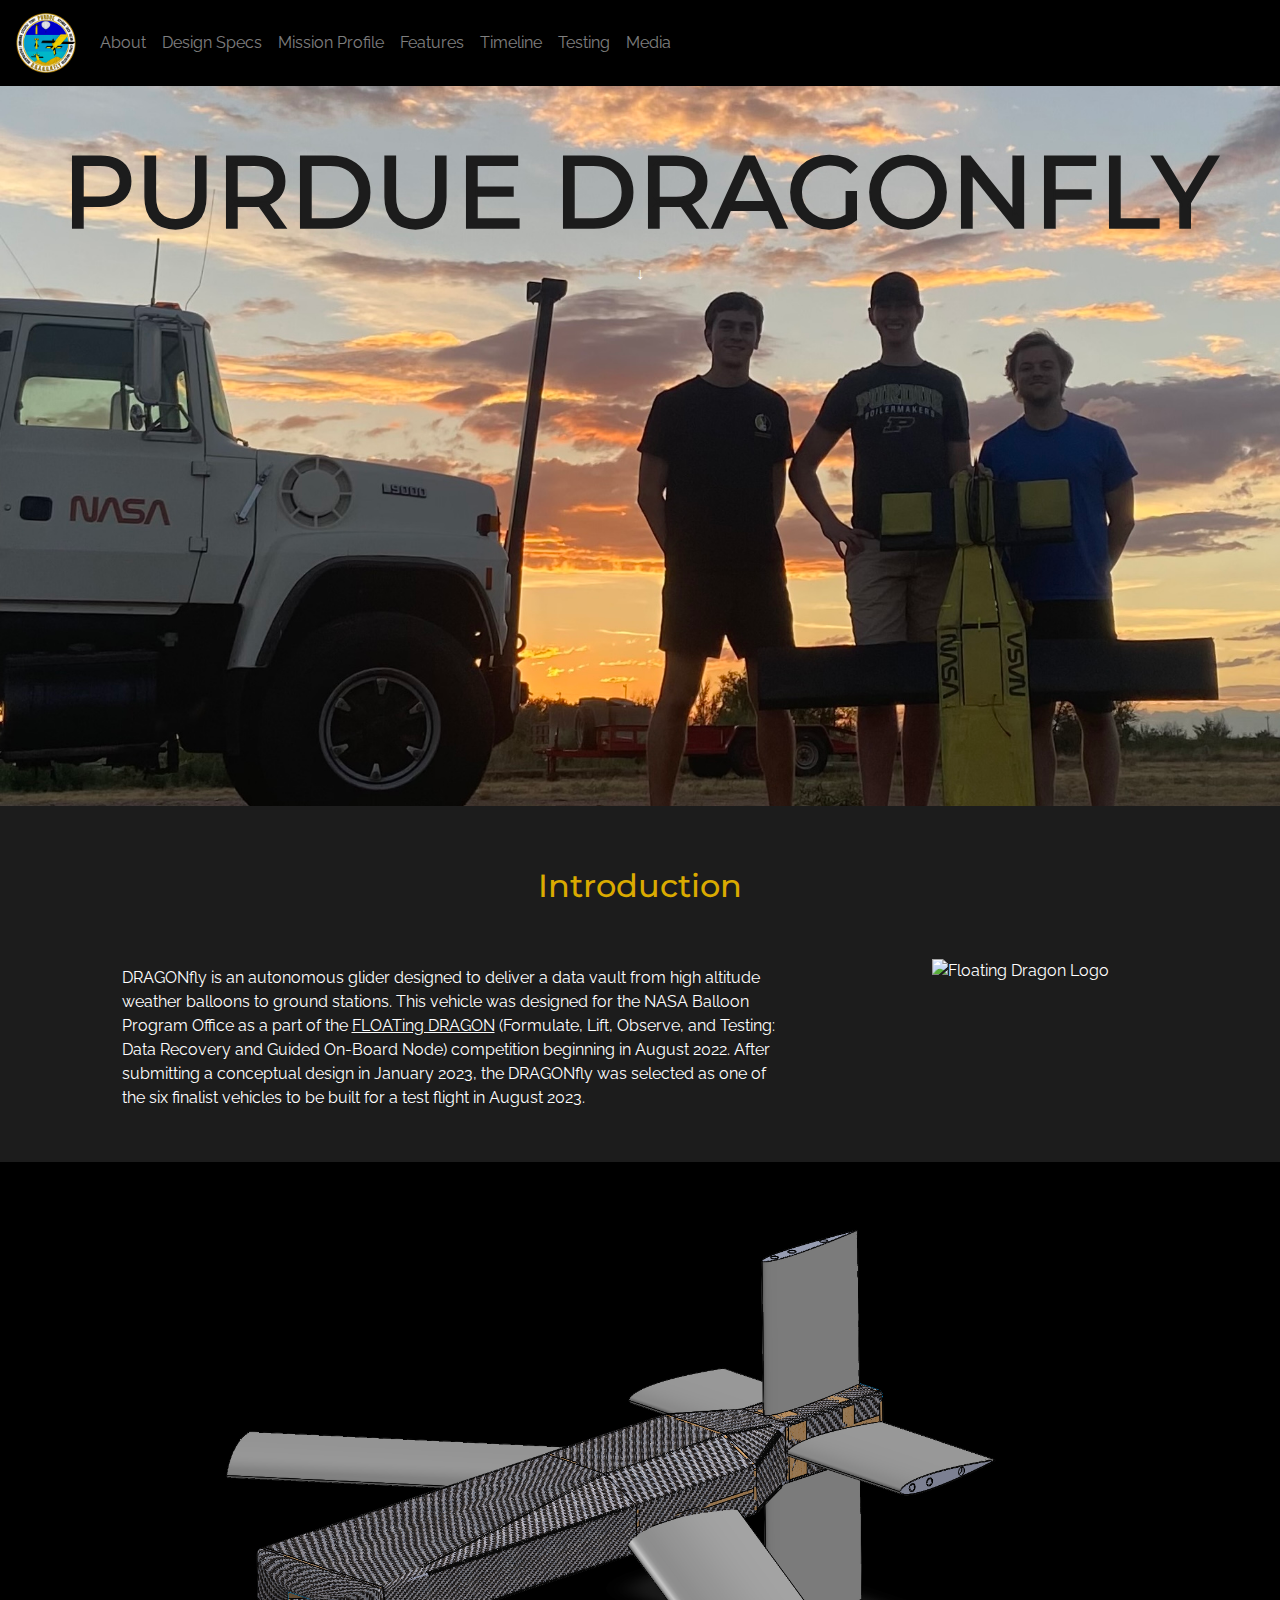
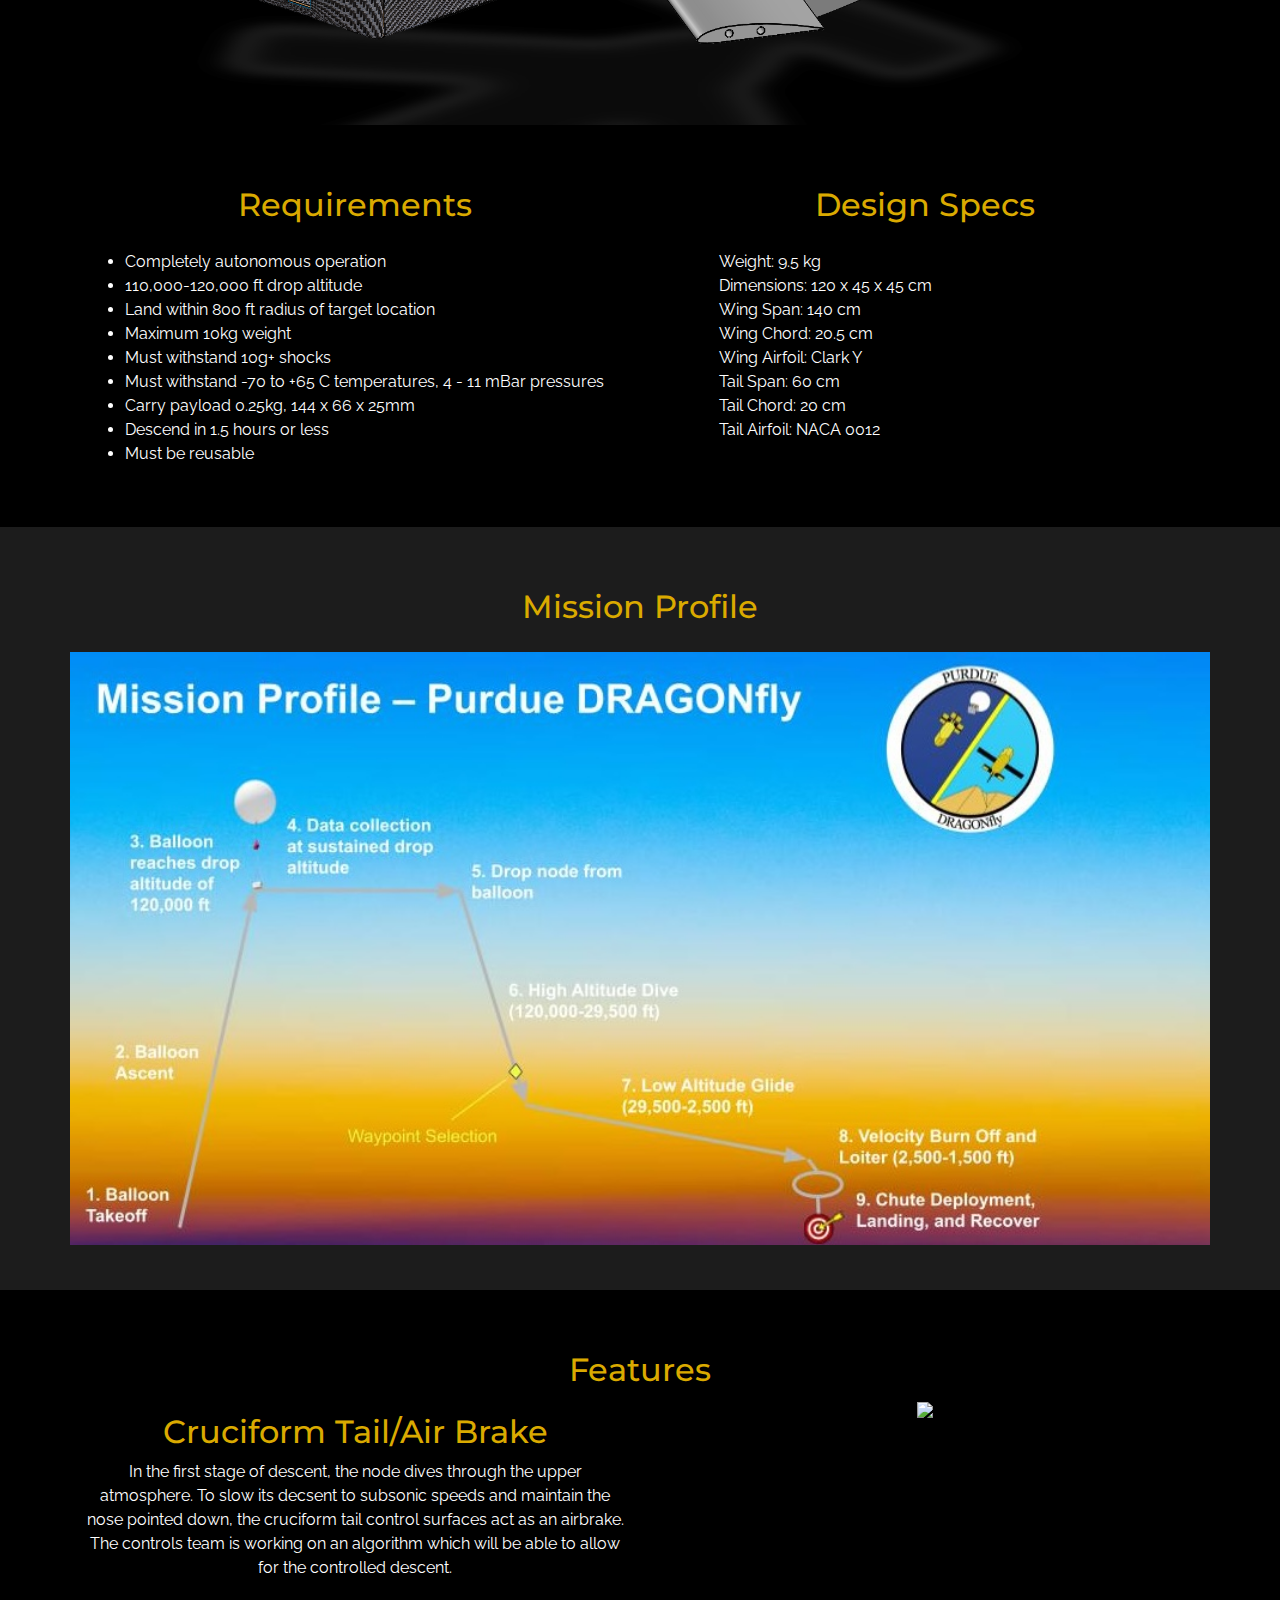
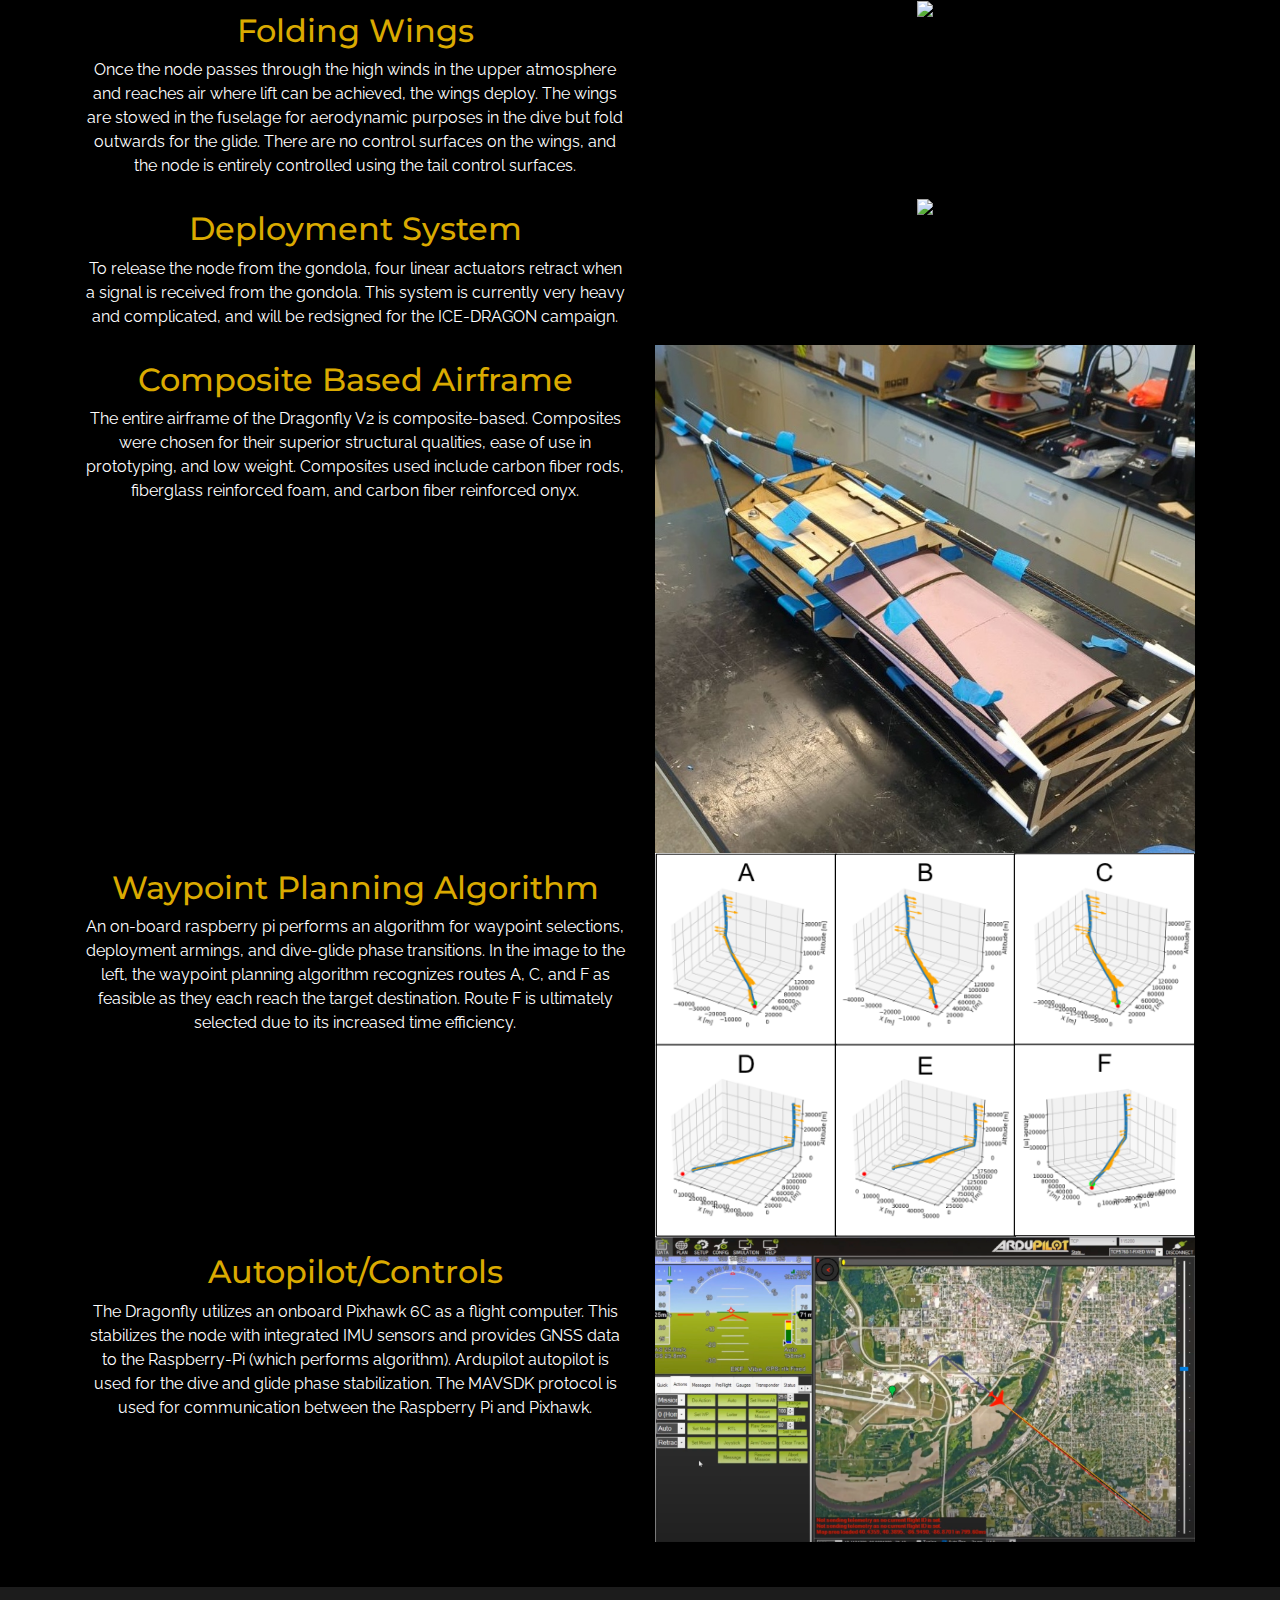
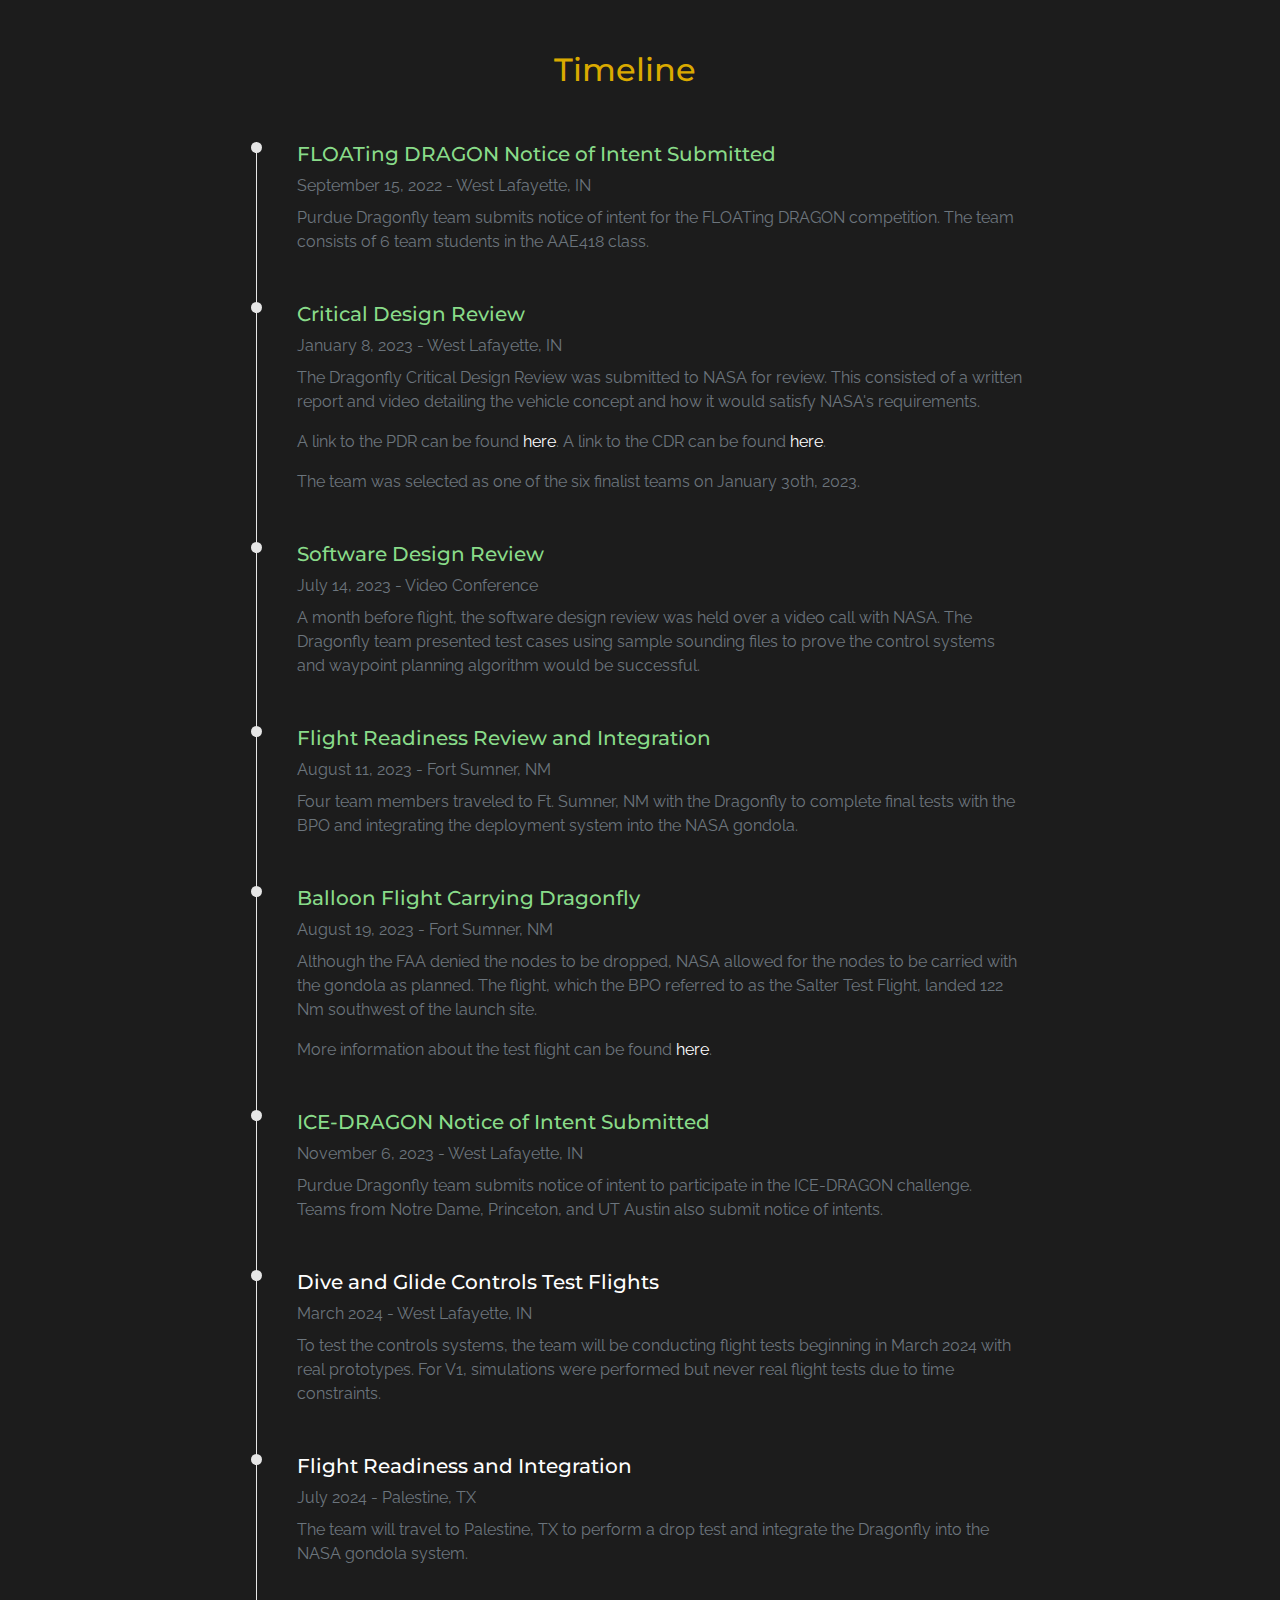
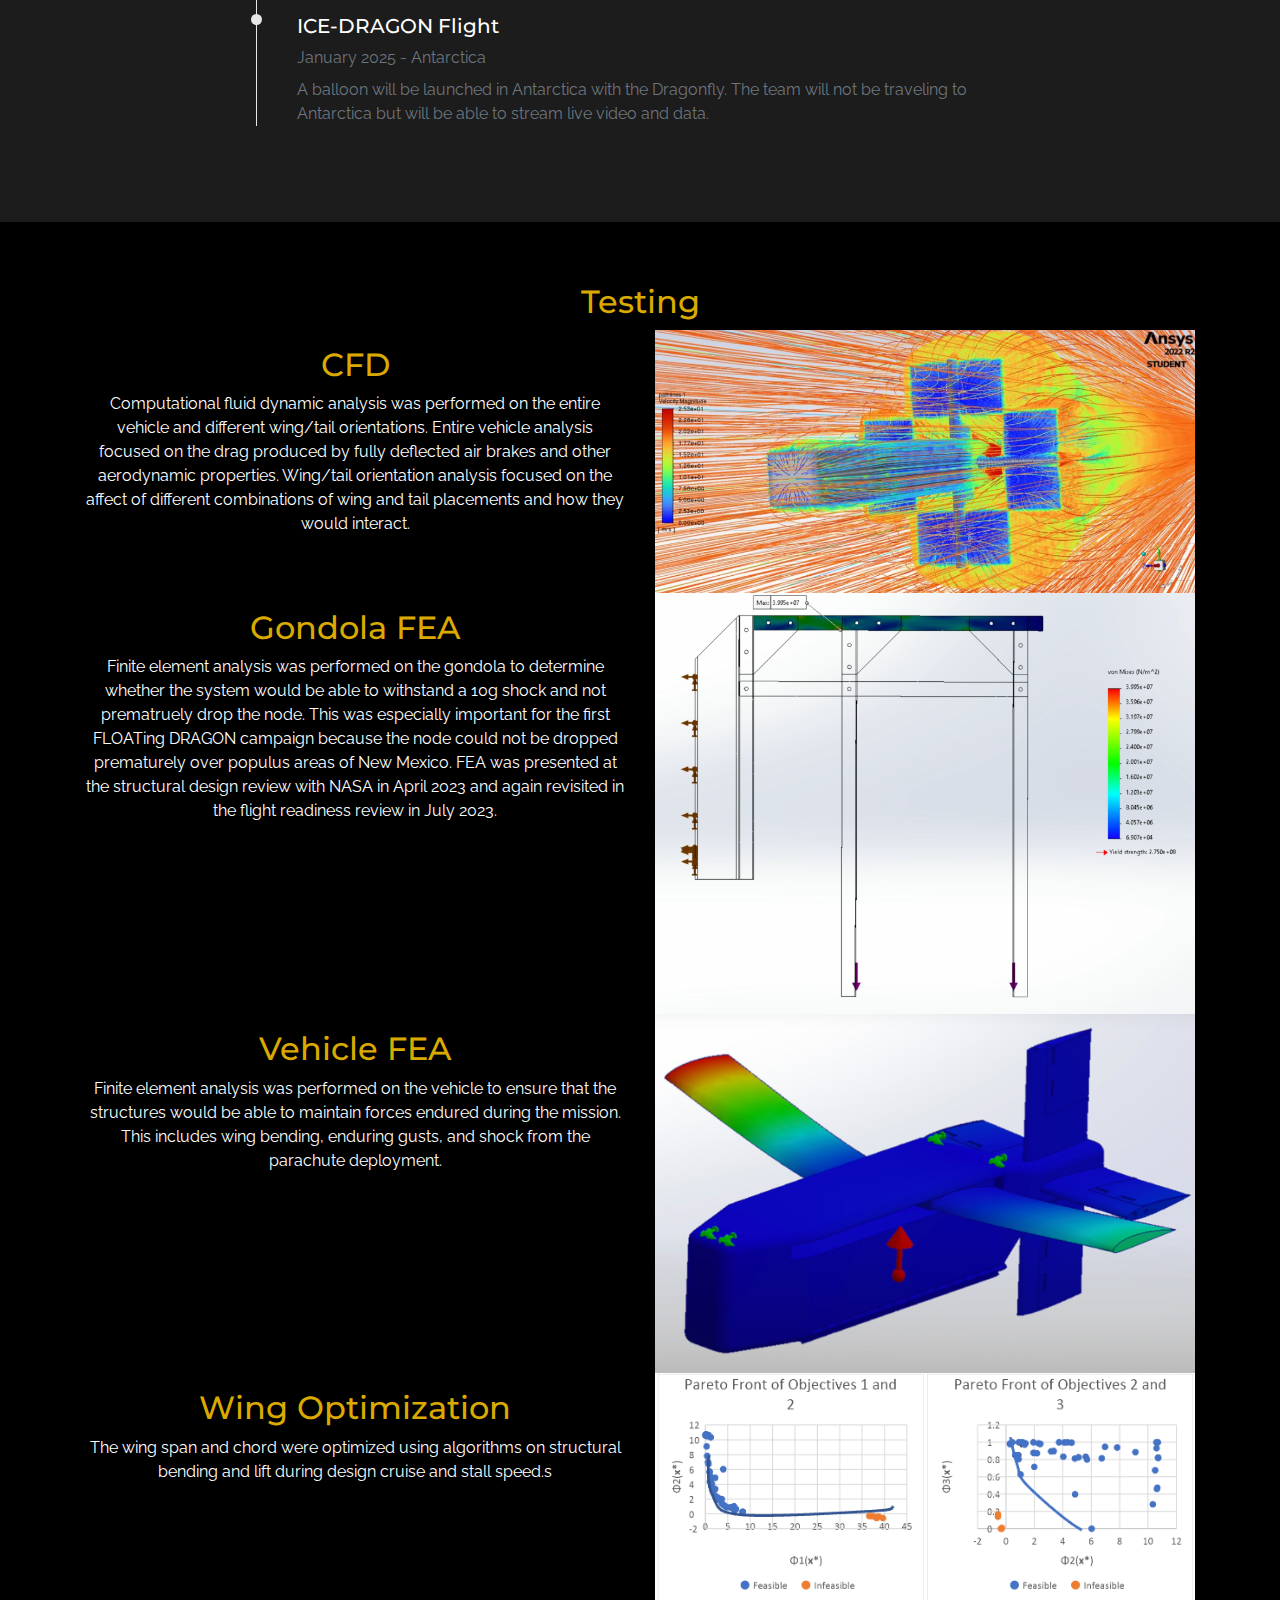
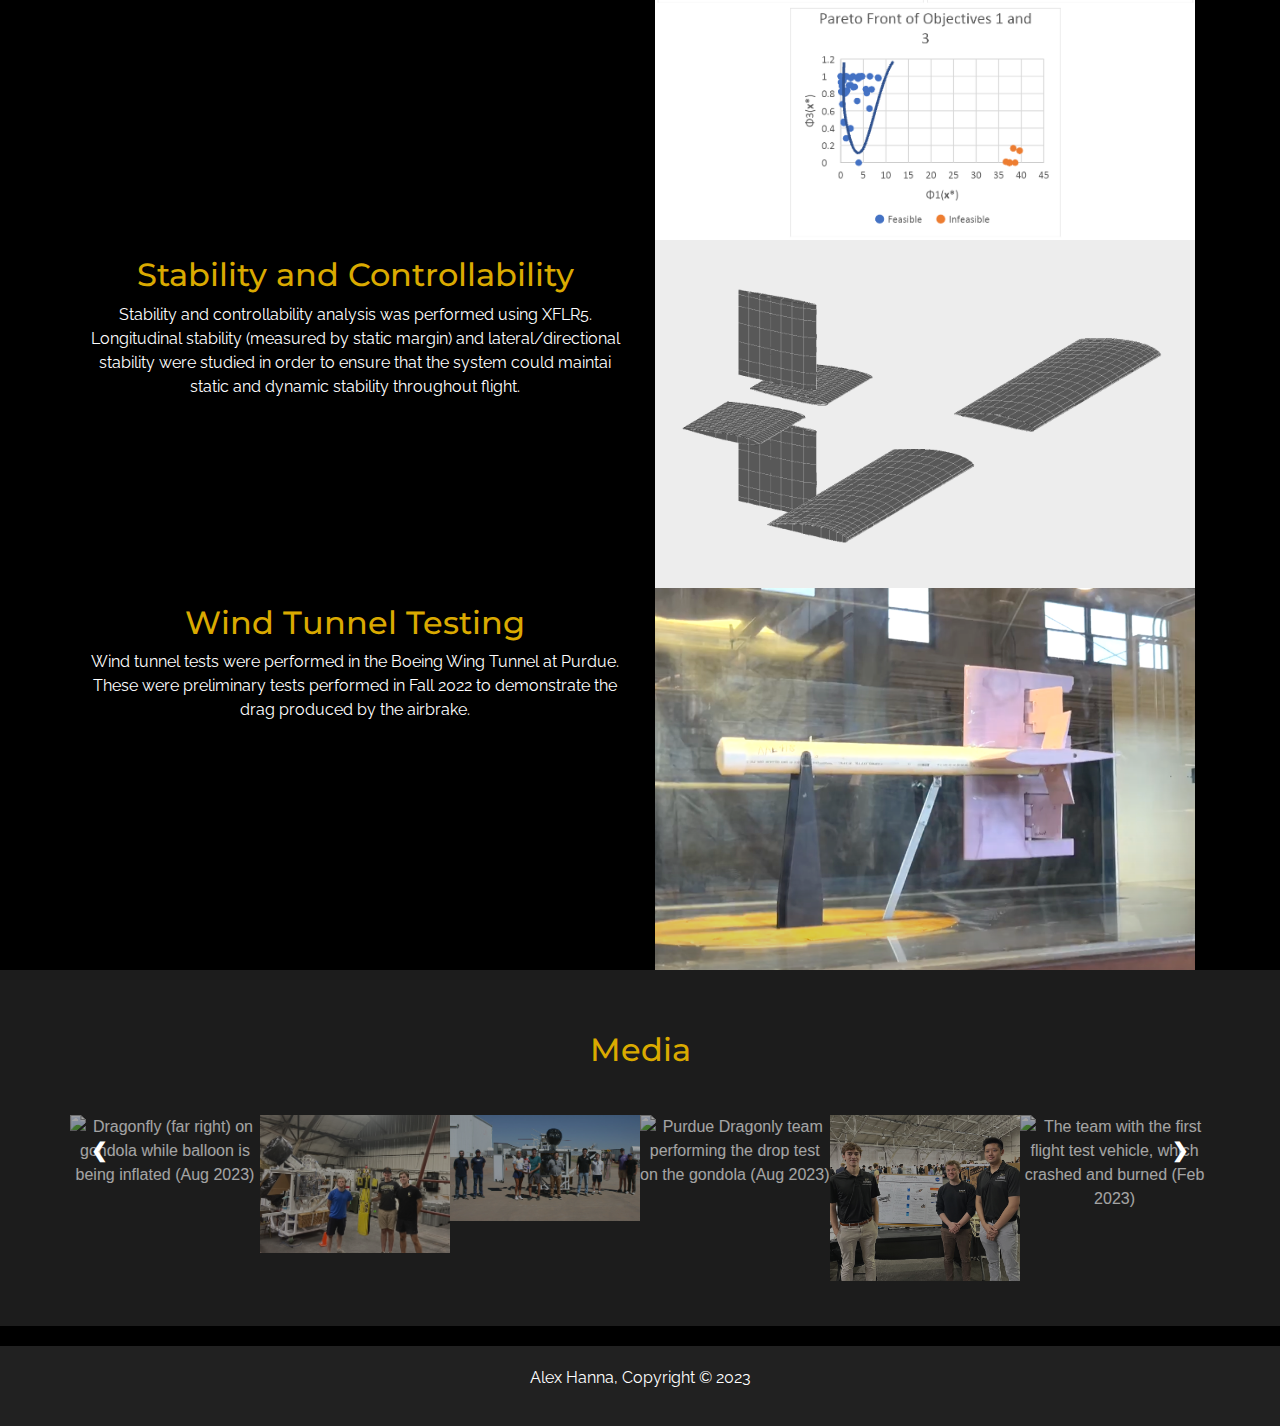
==== commit be44cc3b: "filled in information" ====
--- a/index.html
+++ b/index.html
@@ -13,8 +13,8 @@
 	<meta name="viewport" content="width=device-width">
 	<meta name="keywords"
 		content="dragonfly,NASA,floating-dragon">
-	<meta property="og:image" content="img/logo.jpg">
-	<link rel="icon" href="img/logo.jpg">
+	<meta property="og:image" content="img/logo.png">
+	<link rel="icon" href="img/logo.png">
 	<meta name="description" content="Purdue Dragonfly">
 	<meta name="author" content="Alex Hanna">
 	<title>Purdue Dragonfly</title>
@@ -39,26 +39,26 @@
 </head>
 
 <body>
-
-	<section id="landing" style="height:100vh;">
-
-		<div id="navbar">
-			<!-- logo on top left corner of screen-->
-			<div id="logo">
-				<a href="index.html">
-					<h1 id="logotext">
-						AH
-					</h1>
-				</a>
-			</div>
-
-			<!-- animated button which goes to resume at bottom of page-->
-			<nav>
-				<ul>
-					<li><a href="#resume" id="resumeButton"><span>R&eacute;sum&eacute;</span></a></li>
-				</ul>
-			</nav>
-		</div>
+	<nav class="navbar navbar-expand-lg navbar-dark">
+		<a class="navbar-brand" href="#home"><img src="img/logo.png" style="width:60px;"></a>
+		<button class="navbar-toggler" type="button" data-toggle="collapse" data-target="#navbarNavAltMarkup" aria-controls="navbarNavAltMarkup" aria-expanded="false" aria-label="Toggle navigation">
+		  	<span class="navbar-toggler-icon"></span>
+		</button>
+		<div class="collapse navbar-collapse" id="navbarNavAltMarkup">
+		  <div class="navbar-nav">
+			<a class="nav-item nav-link" href="#about">About</a>
+			<a class="nav-item nav-link" href="#specs">Design Specs</a>
+			<a class="nav-item nav-link" href="#profile">Mission Profile</a>
+			<a class="nav-item nav-link" href="#features">Features</a>
+			<a class="nav-item nav-link" href="#timeline">Timeline</a>
+			<a class="nav-item nav-link" href="#testing">Testing</a>
+			<a class="nav-item nav-link" href="#media">Media</a>
+
+		  </div>
+		</div>
+	  </nav>
+
+	<section id="landing" style="height:80vh;">
 
 		<div id="home">
 
@@ -77,57 +77,410 @@
 
 
 		</div>
-
-	</section>
-
-	<!-- Portfolio section-->
-	<section>
+	</section>
+
+	<!-- About me section-->
+	<section id="about" style="background-color:#1c1c1c">
 		<div class="container">
-			<div class="row">
+			<div class="row" style="padding-top:5vh; padding-bottom:5vh;">
 				<div class="col-md-12">
 					<h2>
-						DRAGONfly
+						Introduction
 					</h2>
 				</div>
 			</div>
 			<div class="row">
-				<div class="col-md-4">
-					<h2>
-						About
-					</h2>
-				</div>
-				<div class="col-md-4">
-					<h2>
-						Pic
-					</h2>
-				</div>
-				<div class="col-md-4">
+				<div class="col-md-8">
+					<p>
+						DRAGONfly is an autonomous glider designed to deliver a data vault from high altitude weather balloons 
+						to ground stations. This vehicle was designed for the NASA Balloon Program Office as a part of the 
+						<a href="https://floatingdragon.nianet.org/" target="_blank"><u>FLOATing DRAGON</u></a> (Formulate, Lift, Observe, and Testing: Data Recovery and Guided On-Board Node) 
+						competition beginning in August 2022. After submitting a conceptual design in January 2023, the 
+						DRAGONfly was selected as one of the six finalist vehicles to be built for a test flight in August 2023.
+					</p>
+				</div>
+				<div class="col-md-4" style="padding-bottom:5vh;">
+					<a href="https://floatingdragon.nianet.org/" target="_blank"><img src="https://floatingdragon.nianet.org/wp-content/uploads/2022/03/FLOATing-DRAGON-sm-150x150.png" alt="Floating Dragon Logo"></a>
+				</div>
+		</div>
+	</section>
+
+	<!-- specs section-->
+	<section id="specs">
+		<div class="container">
+			<dix class="row" style="padding-top:5vh;">
+				<div class="col-md-12">
+					<img src="img/DRAGONfly.PNG" style="width:80%;">
+				</div>
+			</dix>
+			<div class="row" style="padding-top:5vh; padding-bottom:5vh;">
+				<div class="col-md-6">
 					<h2>
 						Requirements
 					</h2>
-				</div>
-			</div>
+					<ul style="text-align:left; padding-top:2vh;">
+						<li>
+							Completely autonomous operation
+						</li>
+						<li>
+							110,000-120,000 ft drop altitude
+						</li>
+						<li>
+							Land within 800 ft radius of target location
+						</li>
+						<li>
+							Maximum 10kg weight
+						</li>
+						<li>
+							Must withstand 10g+ shocks
+						</li>
+						<li>
+							Must withstand -70 to +65 C temperatures, 4 - 11 mBar pressures 
+						</li>
+						<li>
+							Carry payload 0.25kg, 144 x 66 x 25mm
+						</li>
+						<li>
+							Descend in 1.5 hours or less 
+						</li>
+						<li>
+							Must be reusable
+						</li>
+					</ul>
+				</div>
+				
+				<div class="col-md-6" >
+					<h2>
+						Design Specs
+					</h2>
+					<p style="text-align:left; padding-left:5vw; padding-top:2vh;">
+						Weight: 9.5 kg
+						<br>
+						Dimensions: 120 x 45 x 45 cm
+						<br>
+						Wing Span: 140 cm
+						<br>
+						Wing Chord: 20.5 cm
+						<br>
+						Wing Airfoil: Clark Y
+						<br>
+						Tail Span: 60 cm
+						<br>
+						Tail Chord: 20 cm
+						<br>
+						Tail Airfoil: NACA 0012
+					</p>
+				</div>
+			</div>
+		</div>
+	</section>
+
+	<!-- mission profile section-->
+	<section id="profile" style="background-color:#1c1c1c;">
+		<div class="container" style="padding-bottom:5vh;">
+			<div class="row" style="padding-top:5vh; padding-bottom:2vh;">
+				<div class="col-md-12">
+					<h2>Mission Profile</h2>
+				</div>
+			</div>
+			<div class="row">
+				<img src="img/missionprofile.jpg" style="width:100%">
+			</div>
+		</div>
+	</section>
+
+	<!-- features section-->
+	<section id="features">
+		<div class="container">
+			<div class="row" style="padding-top:5vh;">
+				<div class="col-md-12">
+					<h2>Features</h2>
+				</div>
+			</div>
+			<div class="row">
+				<div class="col-md-6">
+					<h2>Cruciform Tail/Air Brake</h2>
+					<p>In the first stage of descent, the node dives through the upper atmosphere. To slow its decsent to subsonic speeds and maintain the nose pointed down, the cruciform tail control surfaces act as an airbrake. The controls team is working on an algorithm which will be able to allow for the controlled descent.</p>
+				</div>
+				<div class="col-md-6">
+					<img src="img/features/tailCS.gif" style="width:100%">
+				</div>
+			</div>
+			<div class="row">
+				<div class="col-md-6">
+					<h2>Folding Wings</h2>
+					<p>Once the node passes through the high winds in the upper atmosphere and reaches air where lift can be achieved, the wings deploy. The wings are stowed in the fuselage for aerodynamic purposes in the dive but fold outwards for the glide. There are no control surfaces on the wings, and the node is entirely controlled using the tail control surfaces.</p>
+				</div>
+				<div class="col-md-6">
+					<img src="img/features/wingFolding.gif" style="width:100%">
+				</div>
+			</div>
+			<div class="row">
+				<div class="col-md-6">
+					<h2>Deployment System</h2>
+					<p>To release the node from the gondola, four linear actuators retract when a signal is received from the gondola. This system is currently very heavy and complicated, and will be redsigned for the ICE-DRAGON campaign.</p>
+				</div>
+				<div class="col-md-6">
+					<img src="img/features/deployment.gif" style="width:100%">
+				</div>
+			</div>
+			<div class="row">
+				<div class="col-md-6">
+					<h2>Composite Based Airframe</h2>
+					<p>The entire airframe of the Dragonfly V2 is composite-based. Composites were chosen for their superior structural qualities, ease of use in prototyping, and low weight. Composites used include carbon fiber rods, fiberglass reinforced foam, and carbon fiber reinforced onyx.</p>
+				</div>
+				<div class="col-md-6">
+					<img src="img/features/airframe.jpeg" style="width:100%">
+				</div>
+			</div>
+			<div class="row">
+				<div class="col-md-6">
+					<h2>Waypoint Planning Algorithm</h2>
+					<p>An on-board raspberry pi performs an algorithm for waypoint selections, deployment armings, and dive-glide phase transitions. In the image to the left, the waypoint planning algorithm recognizes routes A, C, and F as feasible as they each reach the target destination. Route F is ultimately selected due to its increased time efficiency.</p>
+				</div>
+				<div class="col-md-6">
+					<img src="img/features/SampleDescents.png" style="width:100%">
+				</div>
+			</div>
+			<div class="row" style="padding-bottom:5vh;">
+				<div class="col-md-6">
+					<h2>Autopilot/Controls</h2>
+					<p>The Dragonfly utilizes an onboard Pixhawk 6C as a flight computer. This stabilizes the node with integrated IMU sensors and provides GNSS data to the Raspberry-Pi (which performs algorithm). Ardupilot autopilot is used for the dive and glide phase stabilization. The MAVSDK protocol is used for communication between the Raspberry Pi and Pixhawk.</p>
+				</div>
+				<div class="col-md-6">
+					<img src="img/features/ardupilot.png" style="width:100%">
+				</div>
+			</div>
+		</div>
+	</section>
+
+	<!-- Timeline section-->
+	<section id="timeline" class="py-5" style="padding-left:20vw; background-color:#1c1c1c">
+		<div class="row" style="width:60vw; padding-bottom:5vh;">
+			<div class="col-md-12">
+				<h2>
+					Timeline
+				</h2>
+			</div>
+		</div>
+		<ul class="timeline" style="width:60vw;">
+			<li class="timeline-item mb-5" style="color:#89DB89;">
+				<h5 class="fw-bold">FLOATing DRAGON Notice of Intent Submitted</h5>
+				<p class="text-muted mb-2 fw-bold">September 15, 2022 - West Lafayette, IN</p>
+				<p class="text-muted">
+				Purdue Dragonfly team submits notice of intent for the FLOATing DRAGON competition. The team consists of 6 team students in the AAE418 class.
+				</p>
+			</li>
+		
+			<li class="timeline-item mb-5" style="color:#89DB89;">
+				<h5 class="fw-bold">Critical Design Review</h5>
+				<p class="text-muted mb-2 fw-bold">January 8, 2023 - West Lafayette, IN</p>
+				<p class="text-muted">
+				The Dragonfly Critical Design Review was submitted to NASA for review. This consisted of a written report and video detailing the vehicle concept and how it would satisfy NASA's requirements.
+				</p>
+				<p class="text-muted">
+				A link to the PDR can be found <a href="https://youtu.be/NBAIsppQLYo?si=sSB9evm0sjOvVRQn" target="_blank">here</a>. A link to the CDR can be found <a href="https://youtu.be/t1bzjc0N9dk?si=kaiMnNqyA20cA__o" target="_blank">here</a>.
+				</p>
+				<p class="text-muted">
+				The team was selected as one of the six finalist teams on January 30th, 2023.
+				</p>
+			</li>
+
+			<li class="timeline-item mb-5" style="color:#89DB89;">
+				<h5 class="fw-bold">Software Design Review</h5>
+				<p class="text-muted mb-2 fw-bold">July 14, 2023 - Video Conference</p>
+				<p class="text-muted">
+				A month before flight, the software design review was held over a video call with NASA. The Dragonfly team presented test cases using sample sounding files to prove the control systems and waypoint planning algorithm would be successful.
+				</p>
+			</li>
+
+			<li class="timeline-item mb-5" style="color:#89DB89;">
+				<h5 class="fw-bold">Flight Readiness Review and Integration</h5>
+				<p class="text-muted mb-2 fw-bold">August 11, 2023 - Fort Sumner, NM</p>
+				<p class="text-muted">
+				Four team members traveled to Ft. Sumner, NM with the Dragonfly to complete final tests with the BPO and integrating the deployment system into the NASA gondola.
+				</p>
+			</li>
+
+			<li class="timeline-item mb-5" style="color:#89DB89;">
+				<h5 class="fw-bold">Balloon Flight Carrying Dragonfly</h5>
+				<p class="text-muted mb-2 fw-bold">August 19, 2023 - Fort Sumner, NM</p>
+				<p class="text-muted">
+				Although the FAA denied the nodes to be dropped, NASA allowed for the nodes to be carried with the gondola as planned. The flight, which the BPO referred to as the Salter Test Flight, landed 122 Nm southwest of the launch site. 
+				</p>
+				<p class="text-muted">
+				More information about the test flight can be found <a href="https://towerfts.csbf.nasa.gov/Maps/ConvGps730NT.htm" target="_blank">here</a>.
+				</p>
+			</li>
+
+			<li class="timeline-item mb-5" style="color:#89DB89;">
+				<h5 class="fw-bold">ICE-DRAGON Notice of Intent Submitted</h5>
+				<p class="text-muted mb-2 fw-bold">November 6, 2023 - West Lafayette, IN</p>
+				<p class="text-muted">
+				Purdue Dragonfly team submits notice of intent to participate in the ICE-DRAGON challenge. Teams from Notre Dame, Princeton, and UT Austin also submit notice of intents.
+				</p>
+			</li>
+
+			<li class="timeline-item mb-5">
+				<h5 class="fw-bold">Dive and Glide Controls Test Flights</h5>
+				<p class="text-muted mb-2 fw-bold">March 2024 - West Lafayette, IN</p>
+				<p class="text-muted">
+				To test the controls systems, the team will be conducting flight tests beginning in March 2024 with real prototypes. For V1, simulations were performed but never real flight tests due to time constraints.
+				</p>
+			</li>
+
+			<li class="timeline-item mb-5">
+				<h5 class="fw-bold">Flight Readiness and Integration</h5>
+				<p class="text-muted mb-2 fw-bold">July 2024 - Palestine, TX</p>
+				<p class="text-muted">
+				The team will travel to Palestine, TX to perform a drop test and integrate the Dragonfly into the NASA gondola system.
+				</p>
+			</li>
+
+			<li class="timeline-item mb-5">
+				<h5 class="fw-bold">ICE-DRAGON Flight</h5>
+				<p class="text-muted mb-2 fw-bold">January 2025 - Antarctica</p>
+				<p class="text-muted">
+				A balloon will be launched in Antarctica with the Dragonfly. The team will not be traveling to Antarctica but will be able to stream live video and data.
+				</p>
+			</li>
+		</ul>
+	</section>
+
+<!-- testing section-->
+	<section id="testing">
+		<div class="container">
+			<div class="row" style="padding-top:5vh;">
+				<div class="col-md-12">
+					<h2>Testing</h2>
+				</div>
+			</div>
+			<div class="row">
+				<div class="col-md-6">
+					<h2>CFD</h2>
+					<p>Computational fluid dynamic analysis was performed on the entire vehicle and different wing/tail orientations. Entire vehicle analysis focused on the drag produced by fully deflected air brakes and other aerodynamic properties. Wing/tail orientation analysis focused on the affect of different combinations of wing and tail placements and how they would interact.</p>
+				</div>
+				<div class="col-md-6">
+					<img src="img/testing/cfd.png" style="width:100%">
+				</div>
+			</div>
+			<div class="row">
+				<div class="col-md-6">
+					<h2>Gondola FEA</h2>
+					<p>Finite element analysis was performed on the gondola to determine whether the system would be able to withstand a 10g shock and not prematruely drop the node. This was especially important for the first FLOATing DRAGON campaign because the node could not be dropped prematurely over populus areas of New Mexico. FEA was presented at the structural design review with NASA in April 2023 and again revisited in the flight readiness review in July 2023.</p>
+				</div>
+				<div class="col-md-6">
+					<img src="img/testing/gondolaFEA.png" style="width:100%">
+				</div>
+			</div>
+			<div class="row">
+				<div class="col-md-6">
+					<h2>Vehicle FEA</h2>
+					<p>Finite element analysis was performed on the vehicle to ensure that the structures would be able to maintain forces endured during the mission. This includes wing bending, enduring gusts, and shock from the parachute deployment.</p>
+				</div>
+				<div class="col-md-6">
+					<img src="img/testing/vehicleFEA.png" style="width:100%">
+				</div>
+			</div>
+			<div class="row">
+				<div class="col-md-6">
+					<h2>Wing Optimization</h2>
+					<p>The wing span and chord were optimized using algorithms on structural bending and lift during design cruise and stall speed.s</p>
+				</div>
+				<div class="col-md-6">
+					<img src="img/testing/wingOpt.png" style="width:100%">
+				</div>
+			</div>
+			<div class="row">
+				<div class="col-md-6">
+					<h2>Stability and Controllability</h2>
+					<p>Stability and controllability analysis was performed using XFLR5. Longitudinal stability (measured by static margin) and lateral/directional stability were studied in order to ensure that the system could maintai static and dynamic stability throughout flight.</p>
+				</div>
+				<div class="col-md-6">
+					<img src="img/testing/xflrplane.png" style="width:100%">
+				</div>
+			</div>
+			<div class="row">
+				<div class="col-md-6">
+					<h2>Wind Tunnel Testing</h2>
+					<p>Wind tunnel tests were performed in the Boeing Wing Tunnel at Purdue. These were preliminary tests performed in Fall 2022 to demonstrate the drag produced by the airbrake.</p>
+				</div>
+				<div class="col-md-6">
+					<img src="img/testing/windTunnel.png" style="width:100%">
+				</div>
+			</div>
+		</div>
+	</section>
+
+	<!-- media section-->
+	<section id="media" style="padding-top:5vh; padding-bottom:5vh; background-color:#1c1c1c">
+		<h2 style="text-align:center; padding-bottom:2vh;">Media</h2>
+		
+		<div class="container">
+		  	<div class="mySlides">
+				<div class="numbertext">1 / 6</div>
+				<img src="img/balloon.jpg" style="width:100%">
+		  	</div>
+		
+		  	<div class="mySlides">
+				<div class="numbertext">2 / 6</div>
+				<img src="img/teamwithgondola.jpeg" style="width:100%">
+		  	</div>
+		
+			<div class="mySlides">
+				<div class="numbertext">3 / 6</div>
+				<img src="img/participants.jpg" style="width:100%">
+		  	</div>
+			
+		  	<div class="mySlides">
+				<div class="numbertext">4 / 6</div>
+				<img src="img/droptest.jpg" style="width:100%">
+		  	</div>
+		
+		  	<div class="mySlides">
+				<div class="numbertext">5 / 6</div>
+				<img src="img/designExpo.jpg" style="width:100%">
+		  	</div>
+			
+		  	<div class="mySlides">
+				<div class="numbertext">6 / 6</div>
+				<img src="img/iteration1fail.jpg" style="width:100%">
+		  	</div>
+			
+		  	<a class="prev" onclick="plusSlides(-1)">❮</a>
+		  	<a class="next" onclick="plusSlides(1)">❯</a>
+		
+		  	<div class="caption-container">
+				<p id="caption"></p>
+		  	</div>
+		
+		  	<div class="row">
+				<div class="column">
+			  		<img class="demo cursor" src="img/balloon.jpg" style="width:100%" onclick="currentSlide(1)" alt="Dragonfly (far right) on gondola while balloon is being inflated (Aug 2023)">
+				</div>
+				<div class="column">
+				  	<img class="demo cursor" src="img/teamwithgondola.jpeg" style="width:100%" onclick="currentSlide(2)" alt="Evan Glenn, Alexander Terry, and Alex Hanna (from left) with the finished prototype 1 on the gondola in Ft Sumner, NM (Aug 2023)">
+				</div>
+				<div class="column">
+					<img class="demo cursor" src="img/participants.jpg" style="width:100%" onclick="currentSlide(3)" alt="Each of the teams with their vehicles in front of the gondola (Aug 2023)">
+				</div>
+				<div class="column">
+			  		<img class="demo cursor" src="img/droptest.jpg" style="width:100%" onclick="currentSlide(4)" alt="Purdue Dragonly team performing the drop test on the gondola (Aug 2023)">
+				</div>
+				<div class="column">
+			  		<img class="demo cursor" src="img/designExpo.jpg" style="width:100%" onclick="currentSlide(5)" alt="Purdue Dragonfly team presenting the Dragonfly at the Purdue Design Expo (Apr 2023)">
+				</div>    
+				<div class="column">
+			  		<img class="demo cursor" src="img/iteration1fail.jpg" style="width:100%" onclick="currentSlide(6)" alt="The team with the first flight test vehicle, which crashed and burned (Feb 2023)">
+				</div>
+		  	</div>
 		</div>
 	</section>
 
 	<!-- Footer section (links to social sites, footer)-->
 	<footer>
-		<div id="socialWrap">
-			<div>
-				<li><a target="_blank" href="https://twitter.com/Alexwh26" class="socialLink" id="twitterlink"><img
-							src="img/twitterlogo.png"></a></li>
-			</div>
-			<div>
-				<li><a target="_blank" href="https://www.linkedin.com/in/alex-hanna" class="socialLink"
-						id="linkedinlink"><img src="img/linkedinlogo.png"></a></li>
-			</div>
-			<div>
-				<li><a target="_blank" href="https://github.com/awh26" class="socialLink"><img
-							src="img/githublogo.png"></a></li>
-			</div>
-		</div>
 		<div id="underFooter" style="color:white;">
-			<p>Alex Hanna, Copyright &copy; 2020</p>
+			<p>Alex Hanna, Copyright &copy; 2023</p>
 		</div>
 	</footer>
 
--- a/style.css
+++ b/style.css
@@ -1,6 +1,6 @@
 body {
 	background-color: black;
-	color: black;
+	color: white;
 	font-family: 'Open Sans', sans-serif;
 }
 
@@ -58,25 +58,17 @@
 
 .landing-text {
 	display: table-cell;
-	vertical-align: middle;
+	vertical-align: top;
 	text-align: center;
 	width:80%;
+	padding-top:5vh;
 }
 
 #home h1 {
-	font-family: sans-serif;
-	font-size:15rem;
-	line-height: 1.2;
+	font-size:8vw;
 	font-weight:3rem;
-	color:rgb(0,0,0,0.4);
+	color: #1c1c1c;
 	-webkit-text-stroke-width: .1rem;
-  	-webkit-text-stroke-color: white;
-}
-
-nav {
-	float:right;
-	margin-top:1rem;
-	margin-left:1.5rem;
 }
 
 #landing li {
@@ -101,11 +93,6 @@
 	transition: all 0.3s;
 }
 
-#navbar {
-	position: fixed;
-	width: 100%;
-}
-
 #scroll {
 	z-index: 1;
 	position: absolute;
@@ -117,58 +104,6 @@
 #scroll p {
 	text-align: center;
 	font-size: 200%;
-}
-
-#resumeButton {
-	transition: all 0.3s;
-}
-
-.resumeButtonorig {
-	color: black;
-}
-
-.resumeButtonchange {
-	color: white;
-}
-
-/******************************** buttons ***********************/
-#emailbutton:hover,
-.articleLinks {
-	cursor: pointer;
-}
-
-#resumeButton span,
-#emailbutton span,
-.articleLinks span {
-	display: inline-block;
-	position: relative;
-	transition: 0.5s;
-}
-
-#resumeButton span:after,
-#emailbutton span:after,
-.articleLinks span:after {
-	content: "\00bb";
-	position: absolute;
-	opacity: 0;
-	top: 0;
-	right: -20px;
-	transition: 0.5s;
-	color: #daaa00;
-}
-
-#resumeButton:hover span,
-#emailbutton:hover span,
-.articleLinks:hover span {
-	padding-right: 25px;
-	color: #daaa00;
-}
-
-#resumeButton:hover span:after,
-#emailbutton:hover span:after,
-.articleLinks:hover span:after {
-	opacity: 1;
-	right: 0;
 }
 
 /*************************about*****************************************************************/
@@ -183,97 +118,132 @@
 	padding-top: 1%;
 }
 
-#about ul {
-	text-align: left;
-	padding-left: 20%;
-	padding-top: 1%;
-	padding-bottom: 5%;
-}
-
-#headShot {
-	margin-top: 50px;
-	max-width: 30vh;
-	border: 3px solid #daaa00;
-}
-
-
-/*************************skills***********************************************************************/
-
-#skillswrap {
-	padding: 10px;
-	padding-top: 50px;
-	padding-bottom: 50px;
-	text-align: center;
-	color: white;
-}
-
-#skillswrap div {
-	padding: 2em;
-	border-radius: 10px;
-}
-
-.modallcontent h3 {
-	color: white;
-}
-
-.modallcontent li {
-	font-size: 1em;
-}
-
-#skillswrap img {
-	margin: 1em;
-}
-
-.skillbox:hover {
-	background-color: #212121;
+/*************************timeline*****************************************************************/
+
+.timeline {
+	border-left: 1px solid hsl(0, 0%, 90%);
+	position: relative;
+	list-style: none;
+	color: white;
+}
+  
+.timeline .timeline-item {
+	position: relative;
+}
+  
+.timeline .timeline-item:after {
+	position: absolute;
+	display: block;
+	top: 0;
+}
+  
+.timeline .timeline-item:after {
+	background-color: hsl(0, 0%, 90%);
+	left: -46px;
+	border-radius: 50%;
+	height: 11px;
+	width: 11px;
+	content: "";
+}
+
+/*************************media*****************************************************************/
+
+* {
+	box-sizing: border-box;
+}
+  
+img {
+	vertical-align: middle;
+}
+  
+/* Position the image container (needed to position the left and right arrows) */
+.container {
+	position: relative;
+}
+
+/* Hide the images by default */
+.mySlides {
+	display: none;
+}
+  
+/* Add a pointer when hovering over the thumbnail images */
+.cursor {
 	cursor: pointer;
 }
-
-/*************************press*****************************************************************/
-
-#press {
-	padding-top: 18vh;
-	padding-bottom: 10vh;
-}
-
-.card {
-	overflow: hidden;
-	background-color: #212121;
-}
-
-.card-text {
-	word-wrap: break-word;
-}
-
-.articleLinks {
-	padding: 10px;
-	width: 100px;
-	border: 0px;
-	color: #daaa00;
-	transition: all 0.5s;
-	border-radius: 2px;
-}
-
-/*************************resume*****************************************************************/
-
-#resume {
-	padding-top: 18vh;
-	padding-bottom: 10vh;
-}
-
-#resume h2 {
-	padding-bottom: 2%;
-	text-align: center;
-	color: #daaa00;
-}
-
-#pdf {
-	padding-bottom: 5%;
-}
-
-#pdf:hover {
+  
+/* Next & previous buttons */
+.prev,
+.next {
 	cursor: pointer;
-}
+	position: absolute;
+	top: 40%;
+	width: auto;
+	padding: 16px;
+	margin-top: -50px;
+	color: white;
+	font-weight: bold;
+	font-size: 20px;
+	border-radius: 0 3px 3px 0;
+	user-select: none;
+	-webkit-user-select: none;
+}
+  
+/* Position the "next button" to the right */
+.next {
+	right: 5px;
+	border-radius: 3px 0 0 3px;
+}
+
+/* Position the "next button" to the right */
+.prev {
+	left: 5px;
+	border-radius: 3px 0 0 3px;
+}
+
+/* On hover, add a black background color with a little bit see-through */
+.prev:hover,
+.next:hover {
+	background-color: rgba(0, 0, 0, 0.8);
+}
+  
+/* Number text (1/3 etc) */
+.numbertext {
+	color: #f2f2f2;
+	font-size: 12px;
+	padding: 8px 12px;
+	position: absolute;
+	top: 0;
+}
+  
+/* Container for image text */
+.caption-container {
+	text-align: center;
+	padding: 2px 16px;
+	color: white;
+}
+  
+.row:after {
+	content: "";
+	display: table;
+	clear: both;
+}
+  
+/* Six columns side by side */
+.column {
+	float: left;
+	width: 16.66%;
+}
+  
+  /* Add a transparency effect for thumnbail images */
+.demo {
+	opacity: 0.6;
+}
+  
+.active,
+.demo:hover {
+	opacity: 1;
+}
+
 
 /*************************footer*****************************************************************/
 
@@ -288,23 +258,6 @@
 	list-style-type: none;
 }
 
-#socialWrap {
-	display: grid;
-	grid-template-columns: 1fr 1fr 1fr;
-	padding: 10px;
-	text-align: center;
-	grid-gap: 1em;
-	width: 20%;
-	margin-left: auto;
-	margin-right: auto;
-}
-
-#socialWrap img {
-	width: 50px;
-	height: 50px;
-	margin-bottom: 1em;
-}
-
 #underFooter {
 	background: #212121;
 }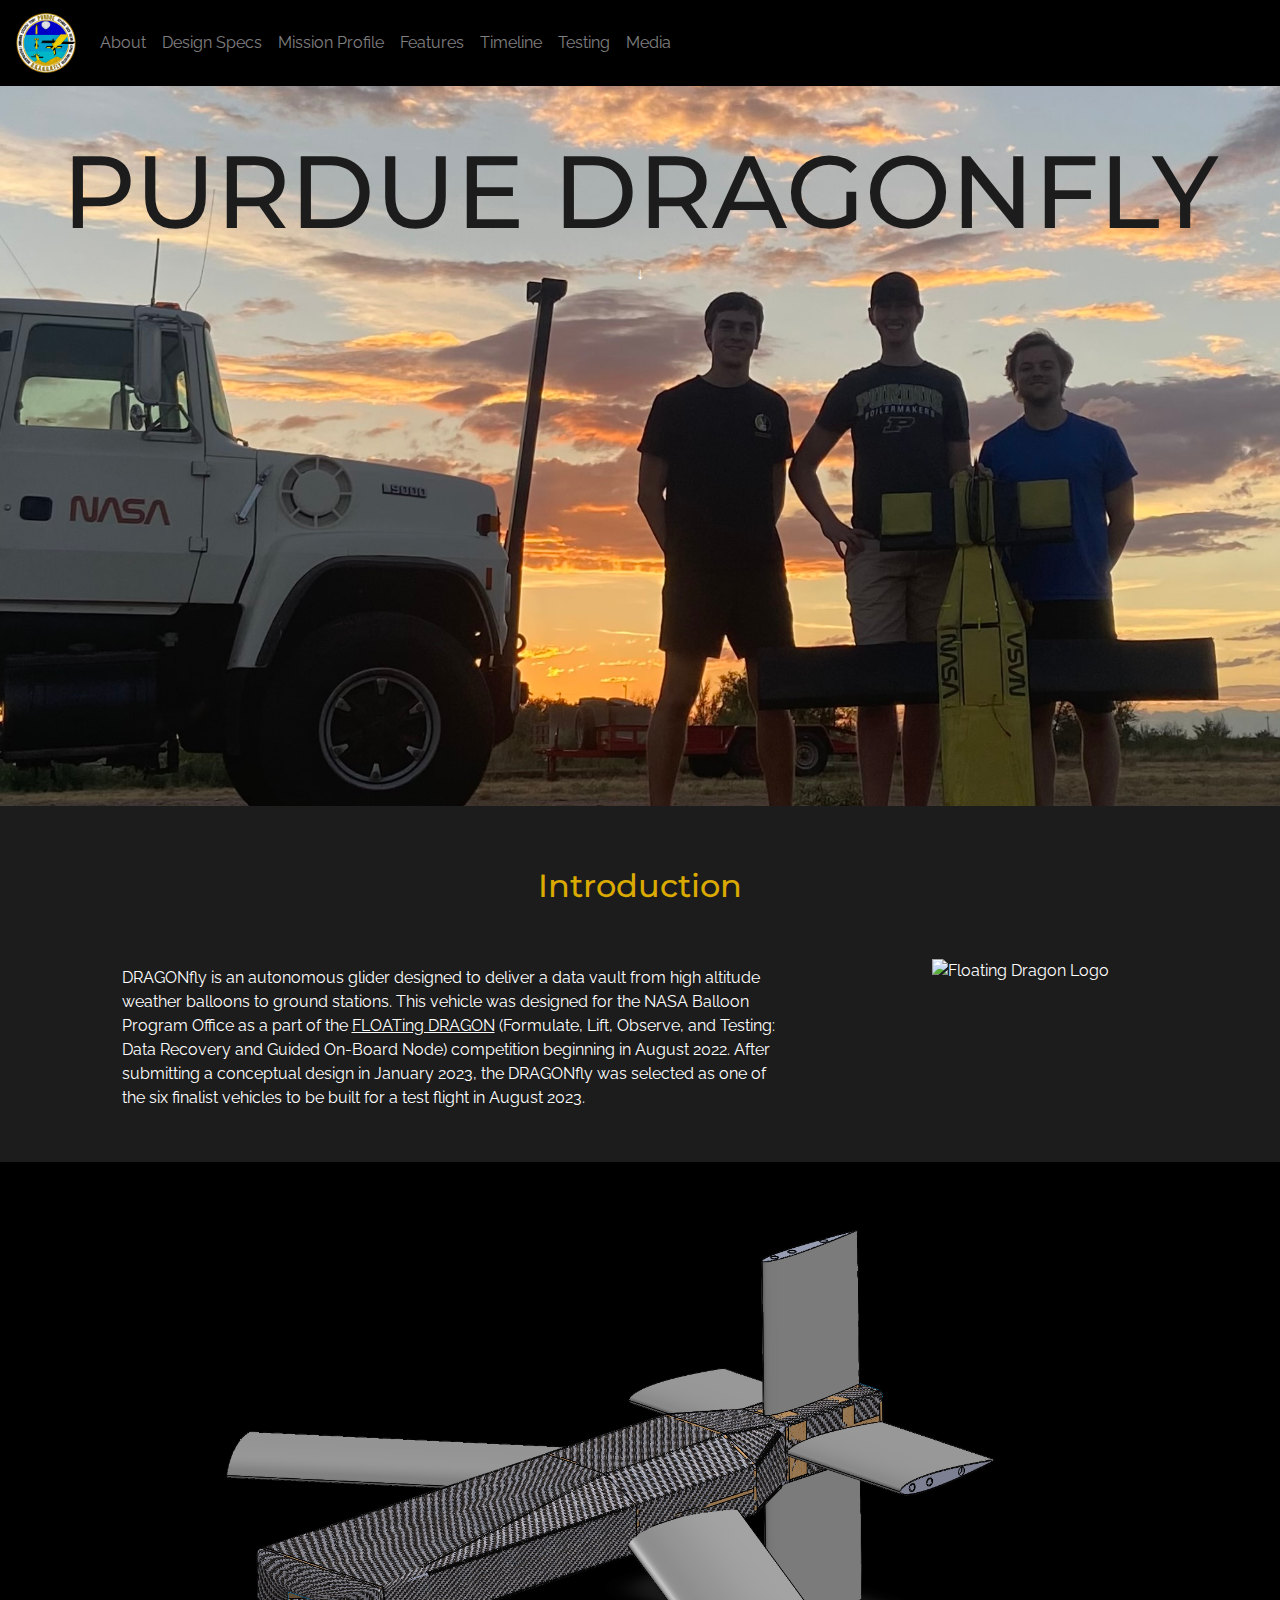
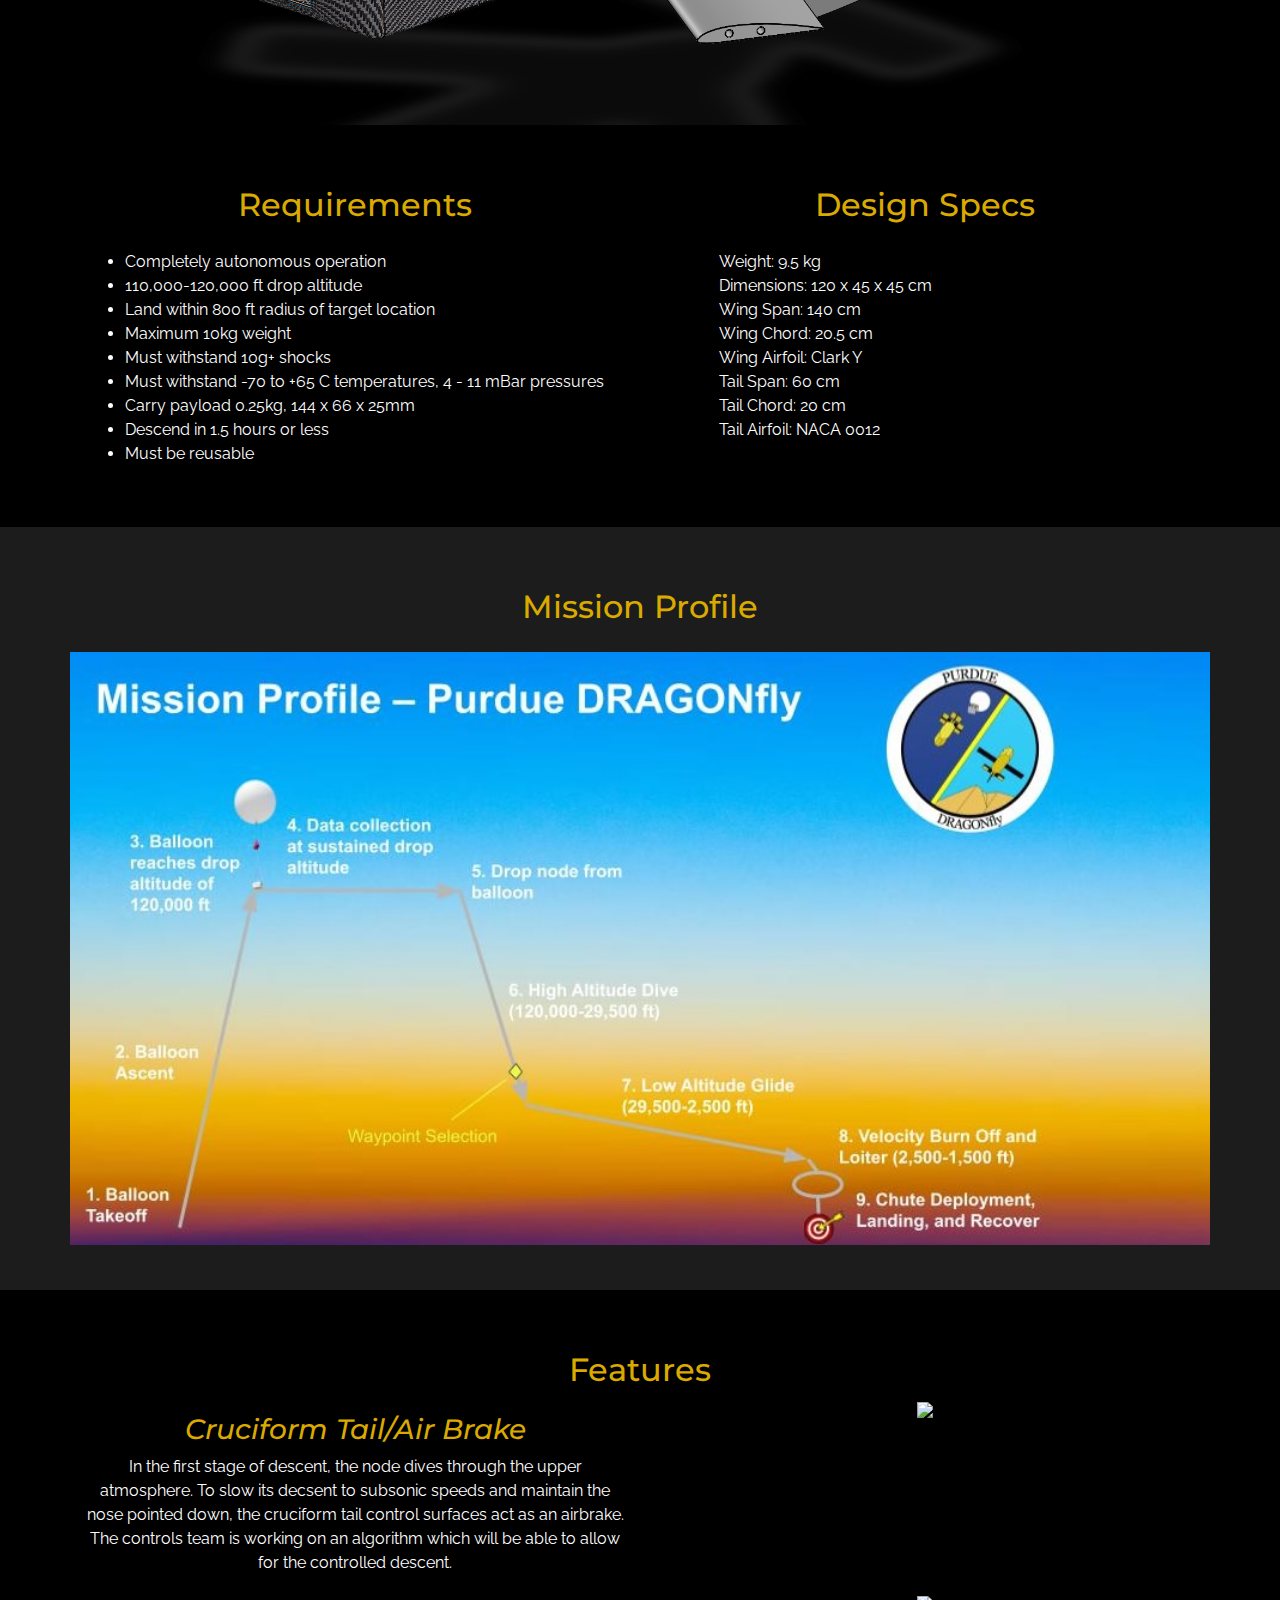
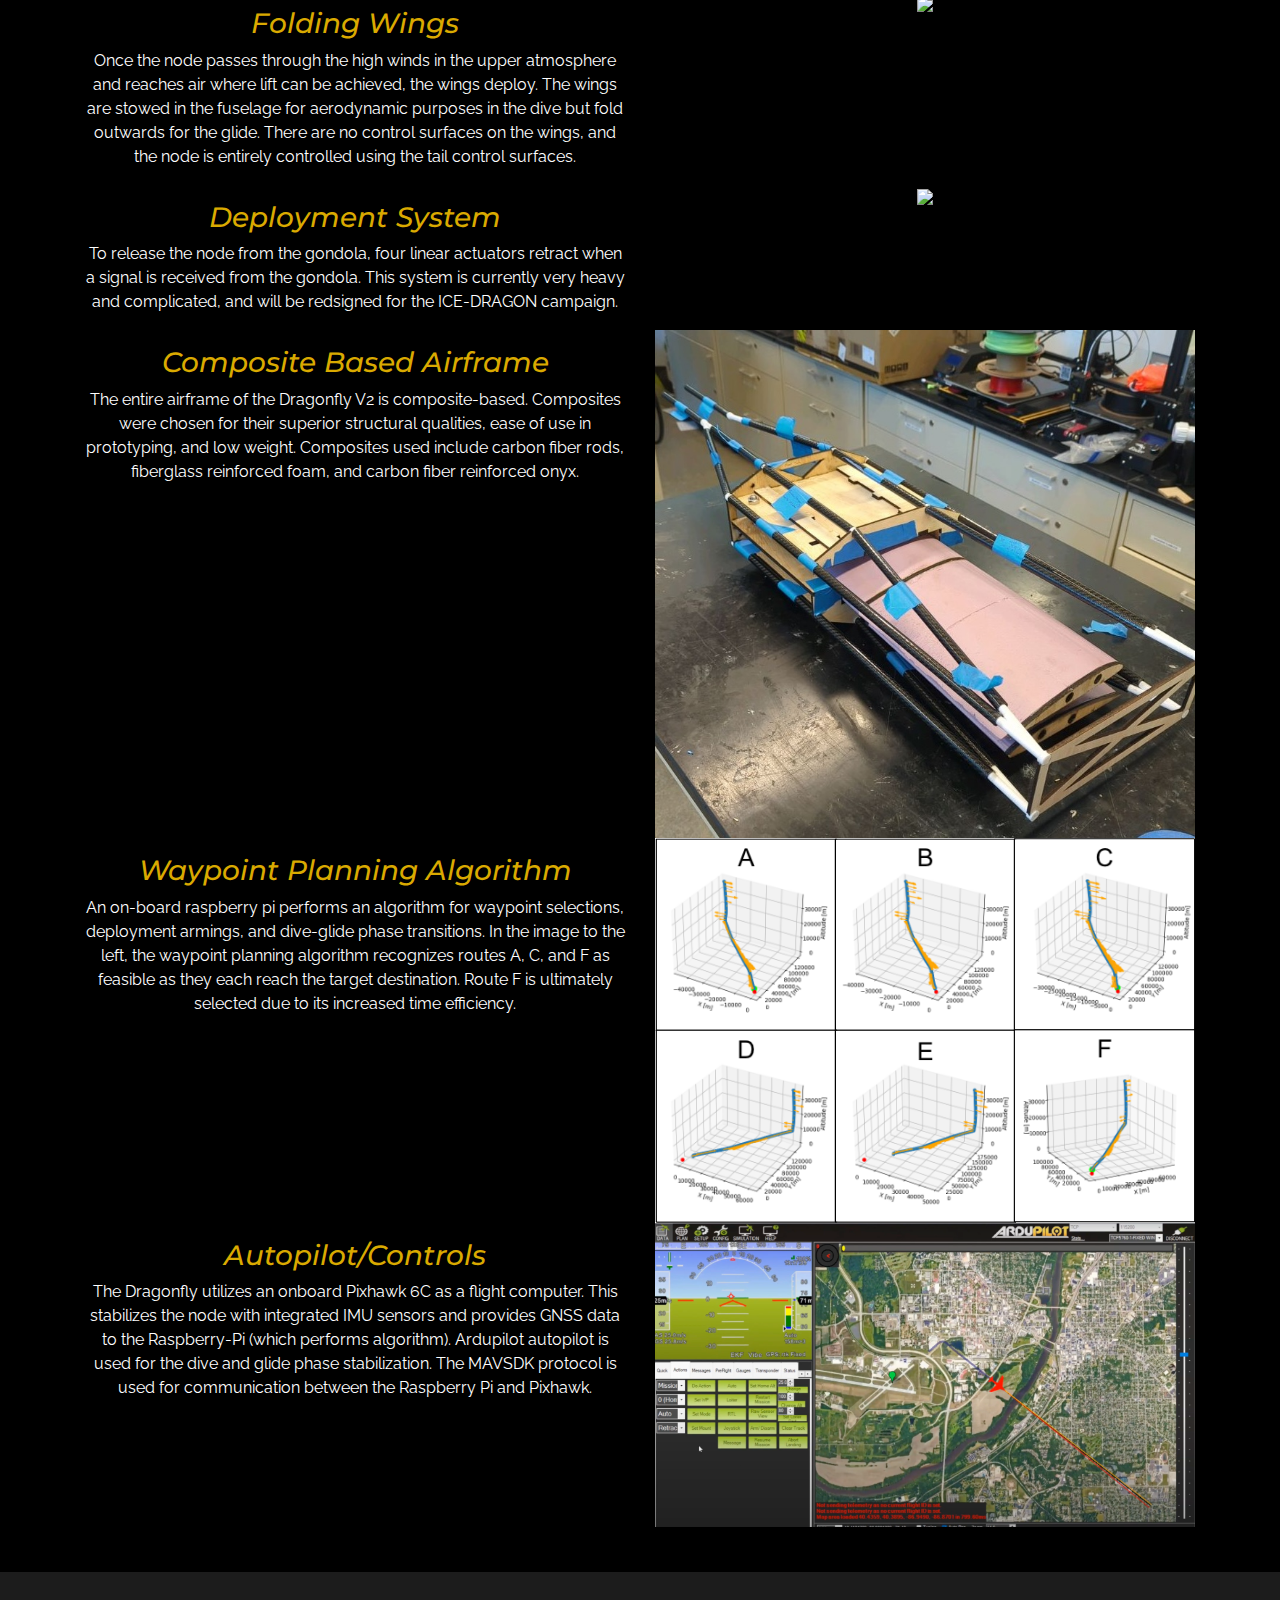
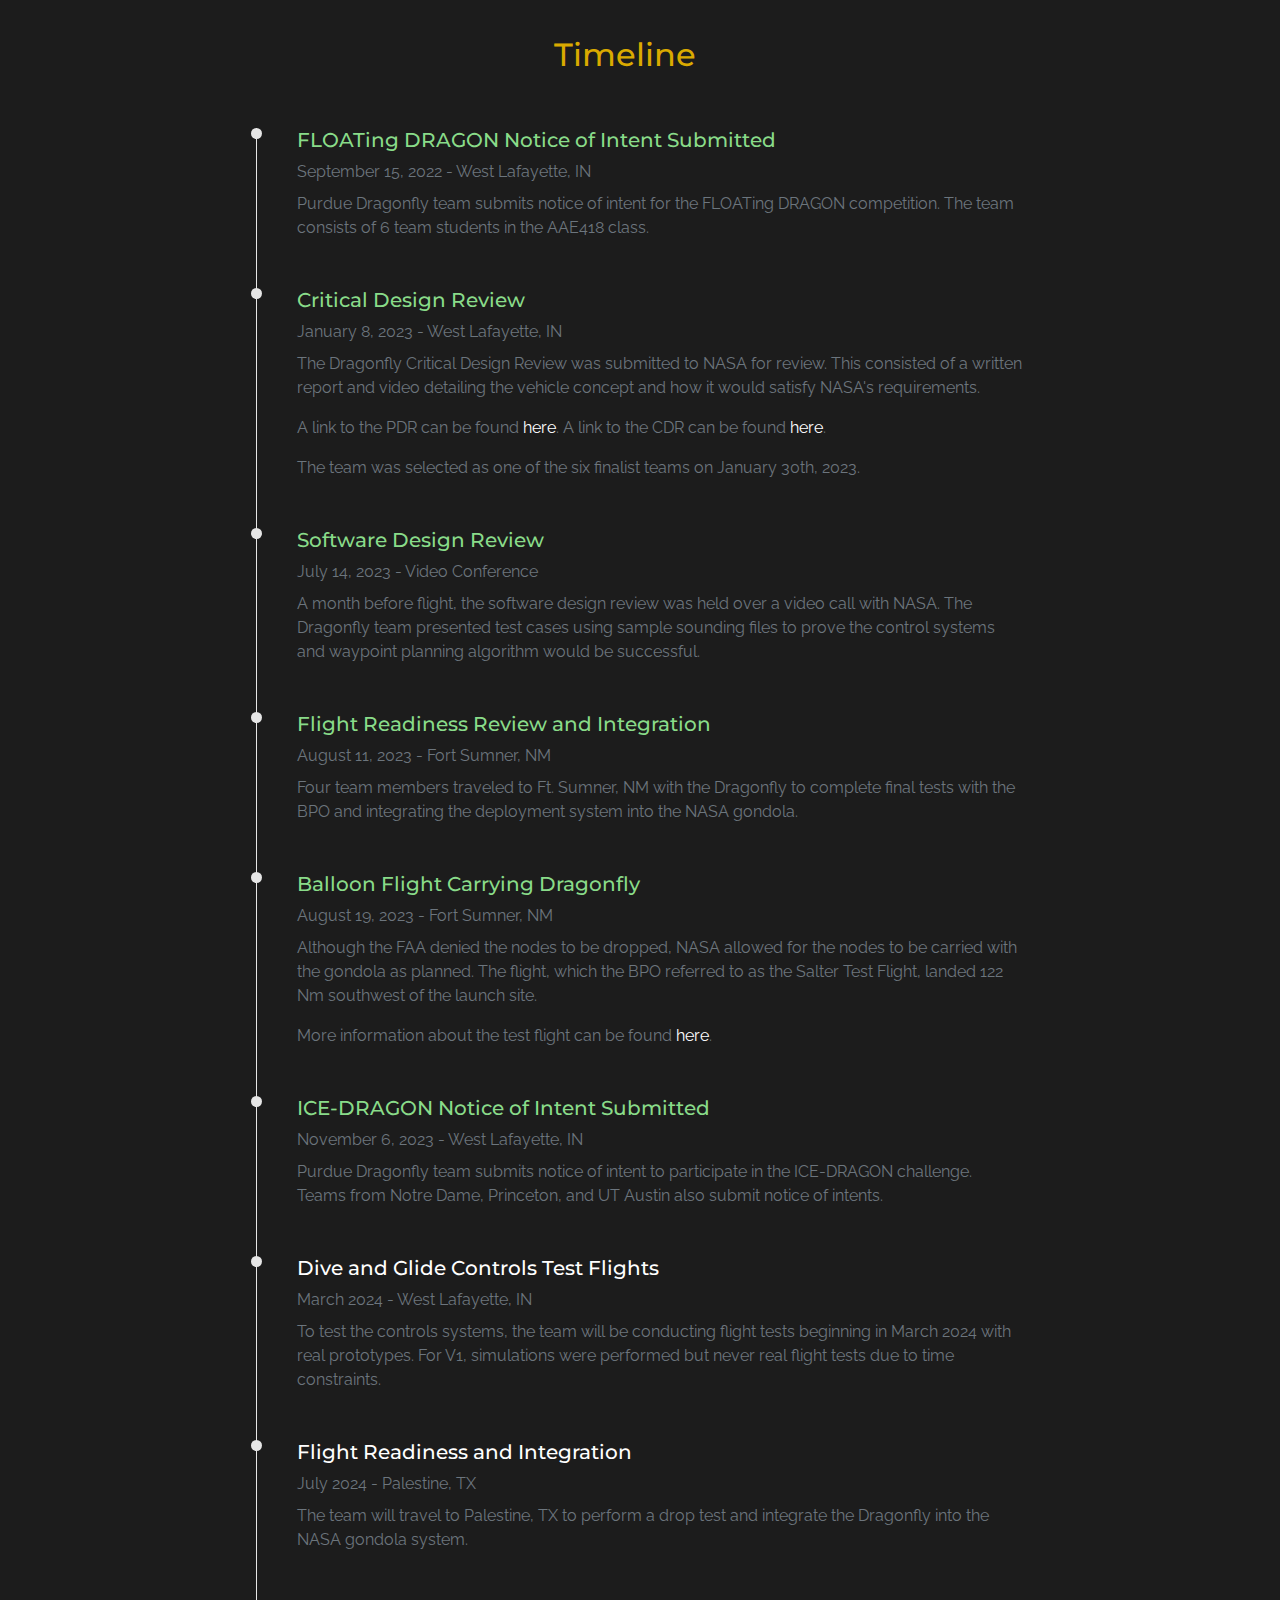
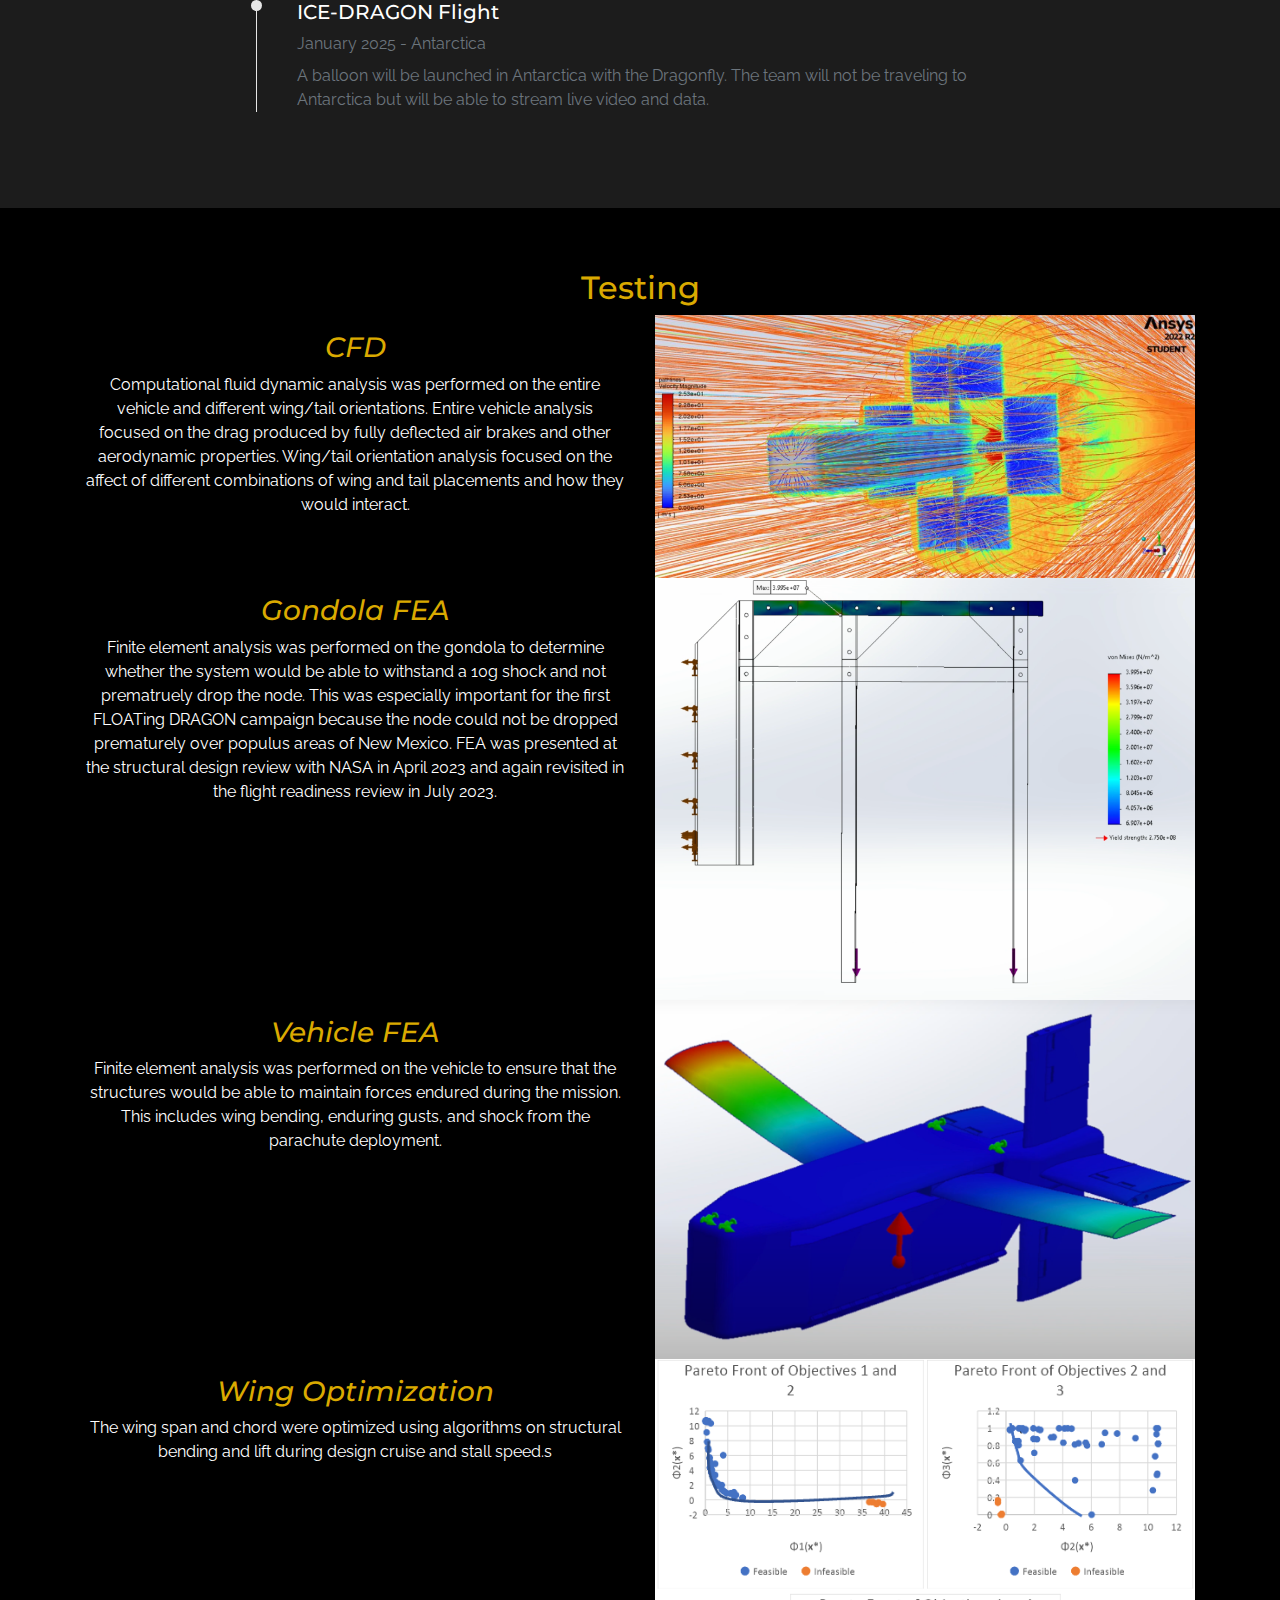
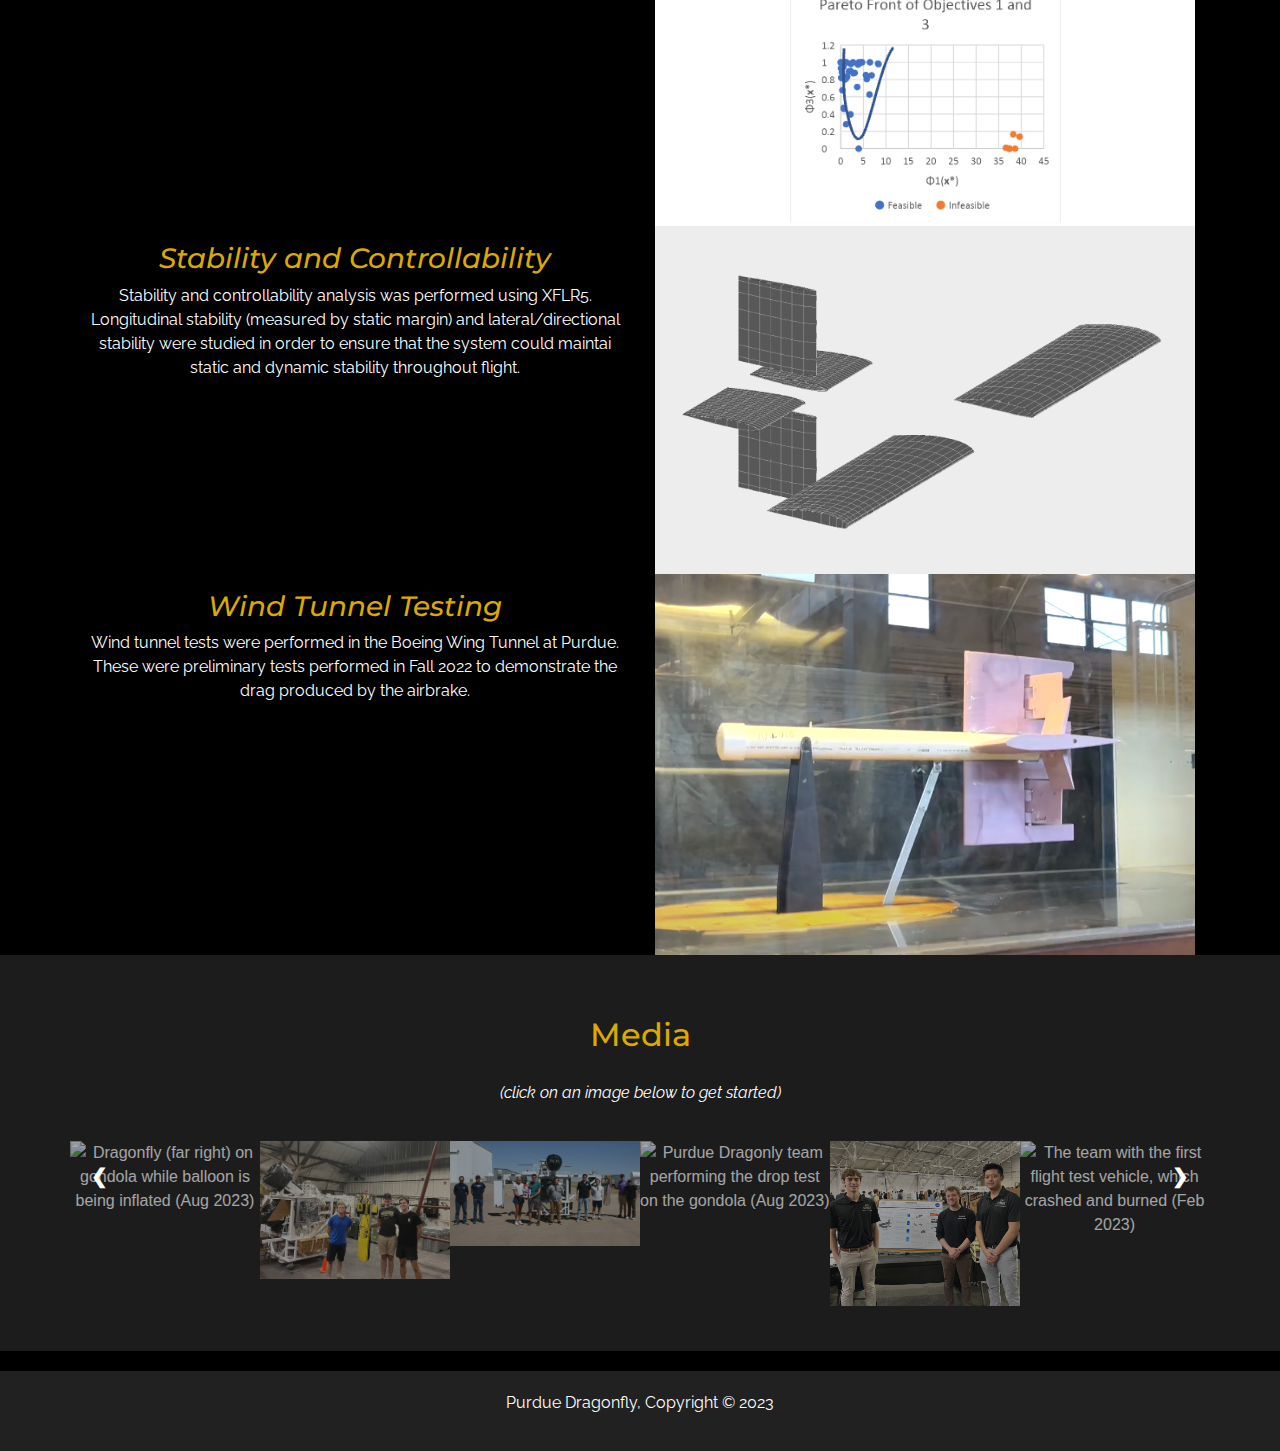
==== commit 745f993c: "changed h3's and added media directions" ====
--- a/index.html
+++ b/index.html
@@ -199,7 +199,7 @@
 			</div>
 			<div class="row">
 				<div class="col-md-6">
-					<h2>Cruciform Tail/Air Brake</h2>
+					<h3>Cruciform Tail/Air Brake</h3>
 					<p>In the first stage of descent, the node dives through the upper atmosphere. To slow its decsent to subsonic speeds and maintain the nose pointed down, the cruciform tail control surfaces act as an airbrake. The controls team is working on an algorithm which will be able to allow for the controlled descent.</p>
 				</div>
 				<div class="col-md-6">
@@ -208,7 +208,7 @@
 			</div>
 			<div class="row">
 				<div class="col-md-6">
-					<h2>Folding Wings</h2>
+					<h3>Folding Wings</h3>
 					<p>Once the node passes through the high winds in the upper atmosphere and reaches air where lift can be achieved, the wings deploy. The wings are stowed in the fuselage for aerodynamic purposes in the dive but fold outwards for the glide. There are no control surfaces on the wings, and the node is entirely controlled using the tail control surfaces.</p>
 				</div>
 				<div class="col-md-6">
@@ -217,7 +217,7 @@
 			</div>
 			<div class="row">
 				<div class="col-md-6">
-					<h2>Deployment System</h2>
+					<h3>Deployment System</h3>
 					<p>To release the node from the gondola, four linear actuators retract when a signal is received from the gondola. This system is currently very heavy and complicated, and will be redsigned for the ICE-DRAGON campaign.</p>
 				</div>
 				<div class="col-md-6">
@@ -226,7 +226,7 @@
 			</div>
 			<div class="row">
 				<div class="col-md-6">
-					<h2>Composite Based Airframe</h2>
+					<h3>Composite Based Airframe</h3>
 					<p>The entire airframe of the Dragonfly V2 is composite-based. Composites were chosen for their superior structural qualities, ease of use in prototyping, and low weight. Composites used include carbon fiber rods, fiberglass reinforced foam, and carbon fiber reinforced onyx.</p>
 				</div>
 				<div class="col-md-6">
@@ -235,7 +235,7 @@
 			</div>
 			<div class="row">
 				<div class="col-md-6">
-					<h2>Waypoint Planning Algorithm</h2>
+					<h3>Waypoint Planning Algorithm</h3>
 					<p>An on-board raspberry pi performs an algorithm for waypoint selections, deployment armings, and dive-glide phase transitions. In the image to the left, the waypoint planning algorithm recognizes routes A, C, and F as feasible as they each reach the target destination. Route F is ultimately selected due to its increased time efficiency.</p>
 				</div>
 				<div class="col-md-6">
@@ -244,7 +244,7 @@
 			</div>
 			<div class="row" style="padding-bottom:5vh;">
 				<div class="col-md-6">
-					<h2>Autopilot/Controls</h2>
+					<h3>Autopilot/Controls</h3>
 					<p>The Dragonfly utilizes an onboard Pixhawk 6C as a flight computer. This stabilizes the node with integrated IMU sensors and provides GNSS data to the Raspberry-Pi (which performs algorithm). Ardupilot autopilot is used for the dive and glide phase stabilization. The MAVSDK protocol is used for communication between the Raspberry Pi and Pixhawk.</p>
 				</div>
 				<div class="col-md-6">
@@ -357,7 +357,7 @@
 			</div>
 			<div class="row">
 				<div class="col-md-6">
-					<h2>CFD</h2>
+					<h3>CFD</h3>
 					<p>Computational fluid dynamic analysis was performed on the entire vehicle and different wing/tail orientations. Entire vehicle analysis focused on the drag produced by fully deflected air brakes and other aerodynamic properties. Wing/tail orientation analysis focused on the affect of different combinations of wing and tail placements and how they would interact.</p>
 				</div>
 				<div class="col-md-6">
@@ -366,7 +366,7 @@
 			</div>
 			<div class="row">
 				<div class="col-md-6">
-					<h2>Gondola FEA</h2>
+					<h3>Gondola FEA</h3>
 					<p>Finite element analysis was performed on the gondola to determine whether the system would be able to withstand a 10g shock and not prematruely drop the node. This was especially important for the first FLOATing DRAGON campaign because the node could not be dropped prematurely over populus areas of New Mexico. FEA was presented at the structural design review with NASA in April 2023 and again revisited in the flight readiness review in July 2023.</p>
 				</div>
 				<div class="col-md-6">
@@ -375,7 +375,7 @@
 			</div>
 			<div class="row">
 				<div class="col-md-6">
-					<h2>Vehicle FEA</h2>
+					<h3>Vehicle FEA</h3>
 					<p>Finite element analysis was performed on the vehicle to ensure that the structures would be able to maintain forces endured during the mission. This includes wing bending, enduring gusts, and shock from the parachute deployment.</p>
 				</div>
 				<div class="col-md-6">
@@ -384,7 +384,7 @@
 			</div>
 			<div class="row">
 				<div class="col-md-6">
-					<h2>Wing Optimization</h2>
+					<h3>Wing Optimization</h3>
 					<p>The wing span and chord were optimized using algorithms on structural bending and lift during design cruise and stall speed.s</p>
 				</div>
 				<div class="col-md-6">
@@ -393,7 +393,7 @@
 			</div>
 			<div class="row">
 				<div class="col-md-6">
-					<h2>Stability and Controllability</h2>
+					<h3>Stability and Controllability</h3>
 					<p>Stability and controllability analysis was performed using XFLR5. Longitudinal stability (measured by static margin) and lateral/directional stability were studied in order to ensure that the system could maintai static and dynamic stability throughout flight.</p>
 				</div>
 				<div class="col-md-6">
@@ -402,7 +402,7 @@
 			</div>
 			<div class="row">
 				<div class="col-md-6">
-					<h2>Wind Tunnel Testing</h2>
+					<h3>Wind Tunnel Testing</h3>
 					<p>Wind tunnel tests were performed in the Boeing Wing Tunnel at Purdue. These were preliminary tests performed in Fall 2022 to demonstrate the drag produced by the airbrake.</p>
 				</div>
 				<div class="col-md-6">
@@ -415,6 +415,7 @@
 	<!-- media section-->
 	<section id="media" style="padding-top:5vh; padding-bottom:5vh; background-color:#1c1c1c">
 		<h2 style="text-align:center; padding-bottom:2vh;">Media</h2>
+		<p style="text-align:center;"><i>(click on an image below to get started)</i></p>
 		
 		<div class="container">
 		  	<div class="mySlides">
@@ -480,7 +481,7 @@
 	<!-- Footer section (links to social sites, footer)-->
 	<footer>
 		<div id="underFooter" style="color:white;">
-			<p>Alex Hanna, Copyright &copy; 2023</p>
+			<p>Purdue Dragonfly, Copyright &copy; 2023</p>
 		</div>
 	</footer>
 
--- a/style.css
+++ b/style.css
@@ -31,9 +31,17 @@
 	color: lightgrey;
 }
 
-/* Establishes all h2's as being purple and centered with some padding only on the top */
+/* Establishes all h2's */
 h2 {
 	color: #daaa00;
+	padding-top: 1rem;
+	text-align: center;
+}
+
+/* Establishes all h3's as being purple and centered with some padding only on the top */
+h3 {
+	color: #daaa00;
+	font-style:italic;
 	padding-top: 1rem;
 	text-align: center;
 }
@@ -51,9 +59,11 @@
 #home {
     background-attachment: fixed;
 	height: 100%;
-	width: 100%;
+	width: 100vw;
 	background-size: cover;
 	display:table;
+	background-image:url("img/IMG_0832.jpeg");
+	background-repeat:no-repeat;
 }
 
 .landing-text {
@@ -68,12 +78,6 @@
 	font-size:8vw;
 	font-weight:3rem;
 	color: #1c1c1c;
-	-webkit-text-stroke-width: .1rem;
-}
-
-#landing li {
-	display: inline;
-	padding: 0 1.5rem 0 2rem;
 }
 
 #landing {
@@ -85,12 +89,6 @@
 	margin-top: 1%;
 	margin-left: 1%;
 
-}
-
-#logo h1 {
-	margin: 0;
-	font-family: sans-serif;
-	transition: all 0.3s;
 }
 
 #scroll {
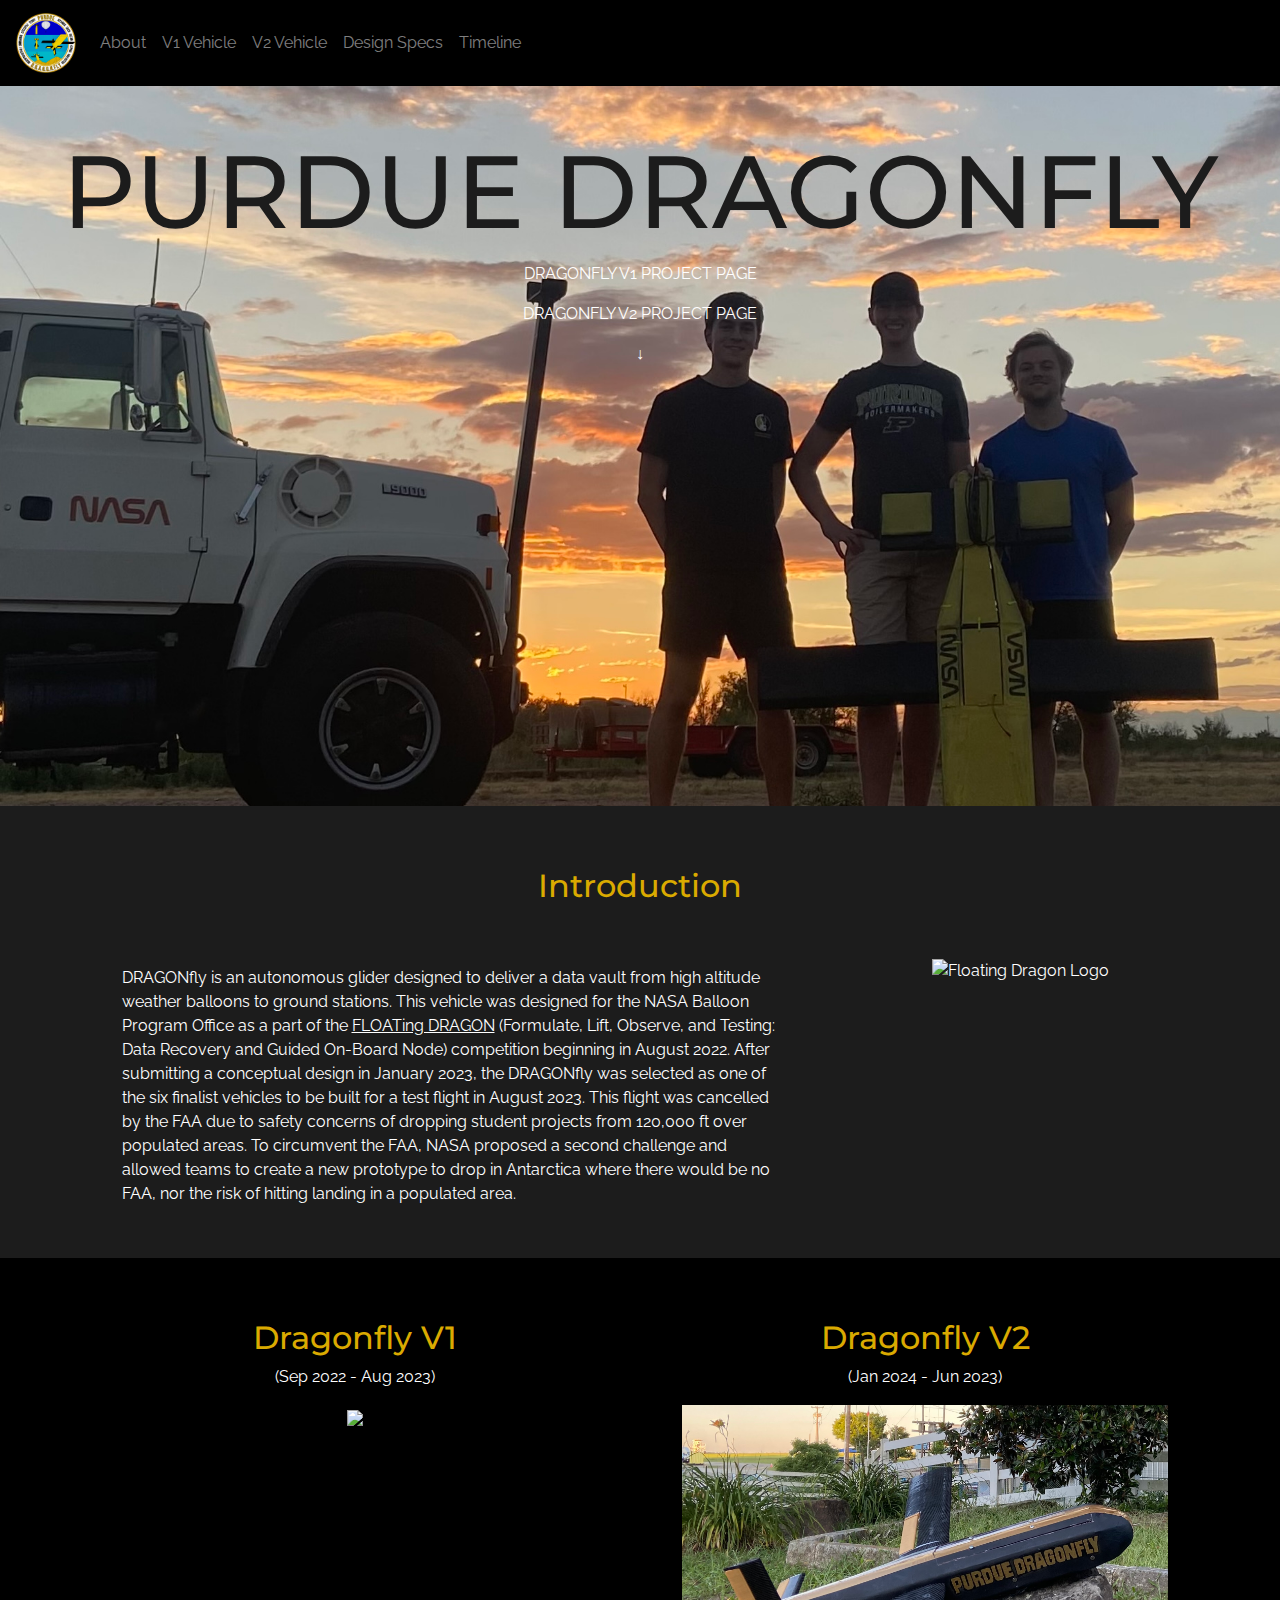
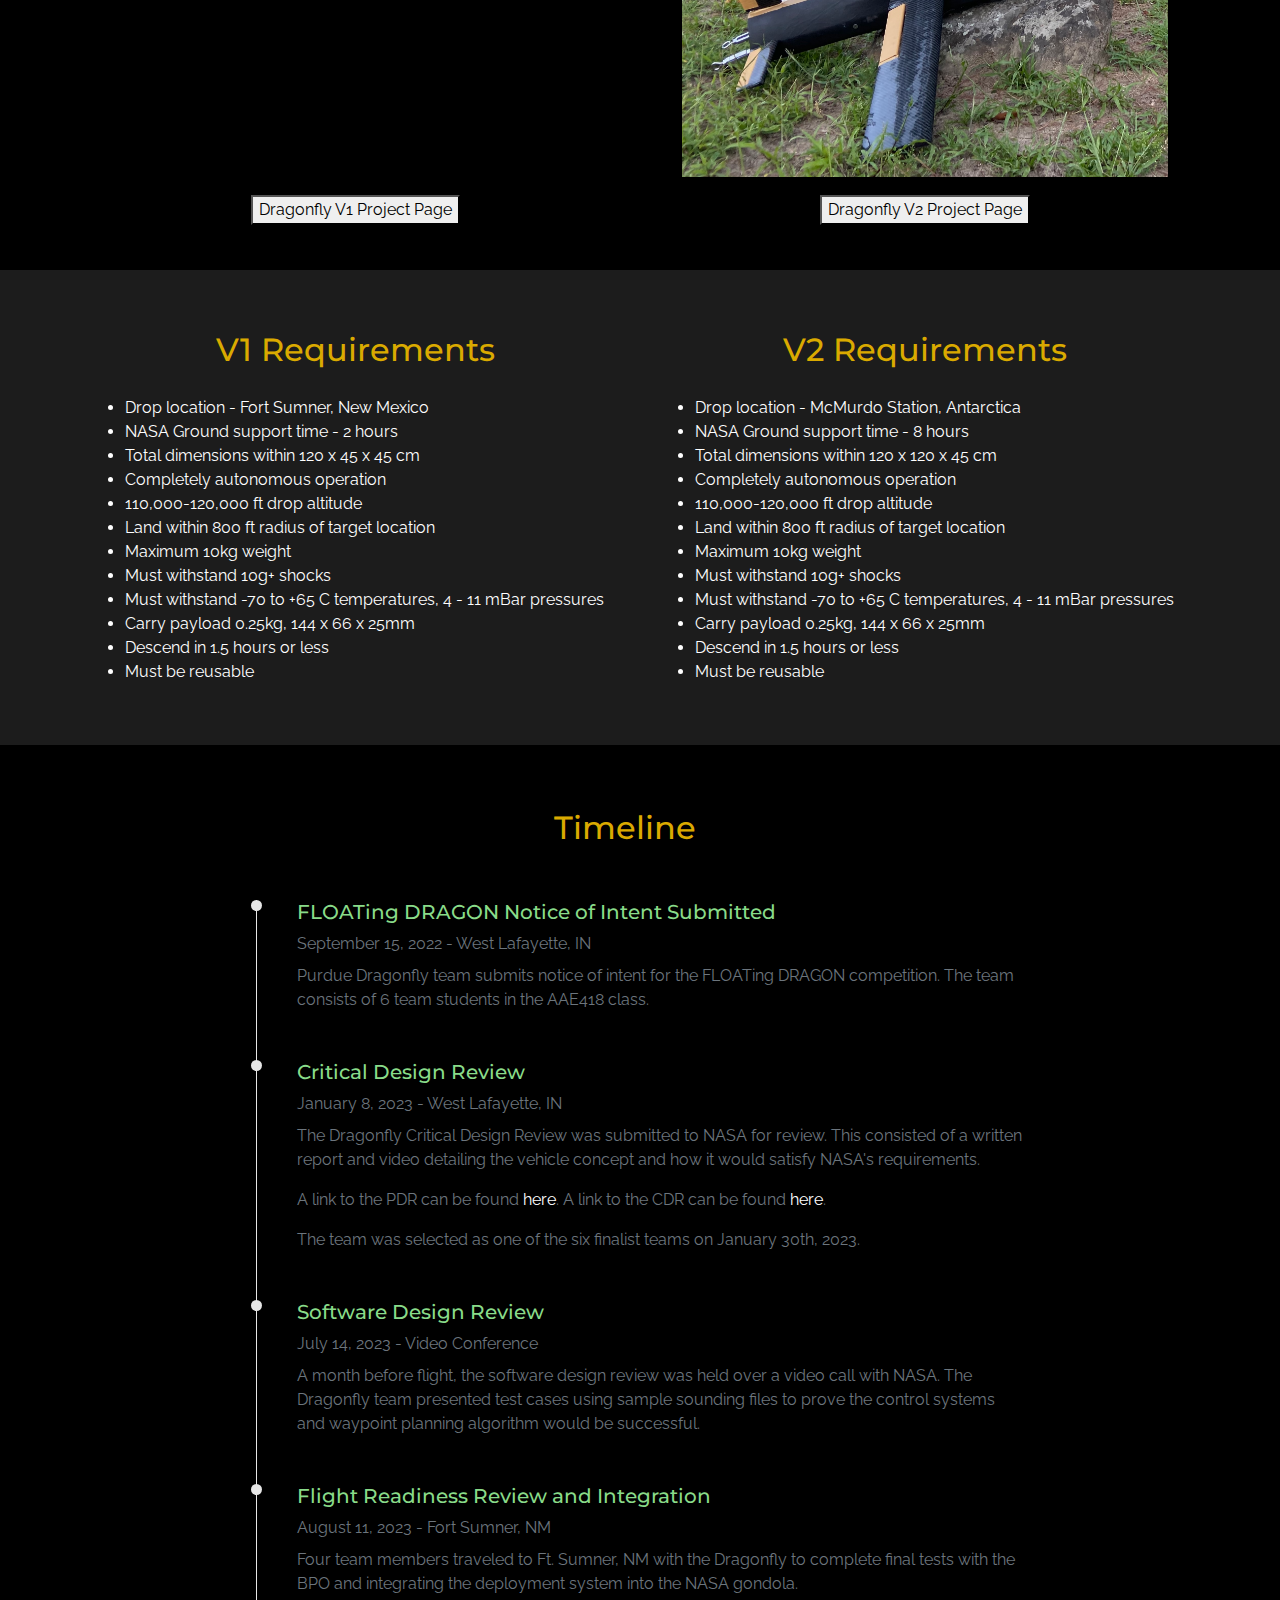
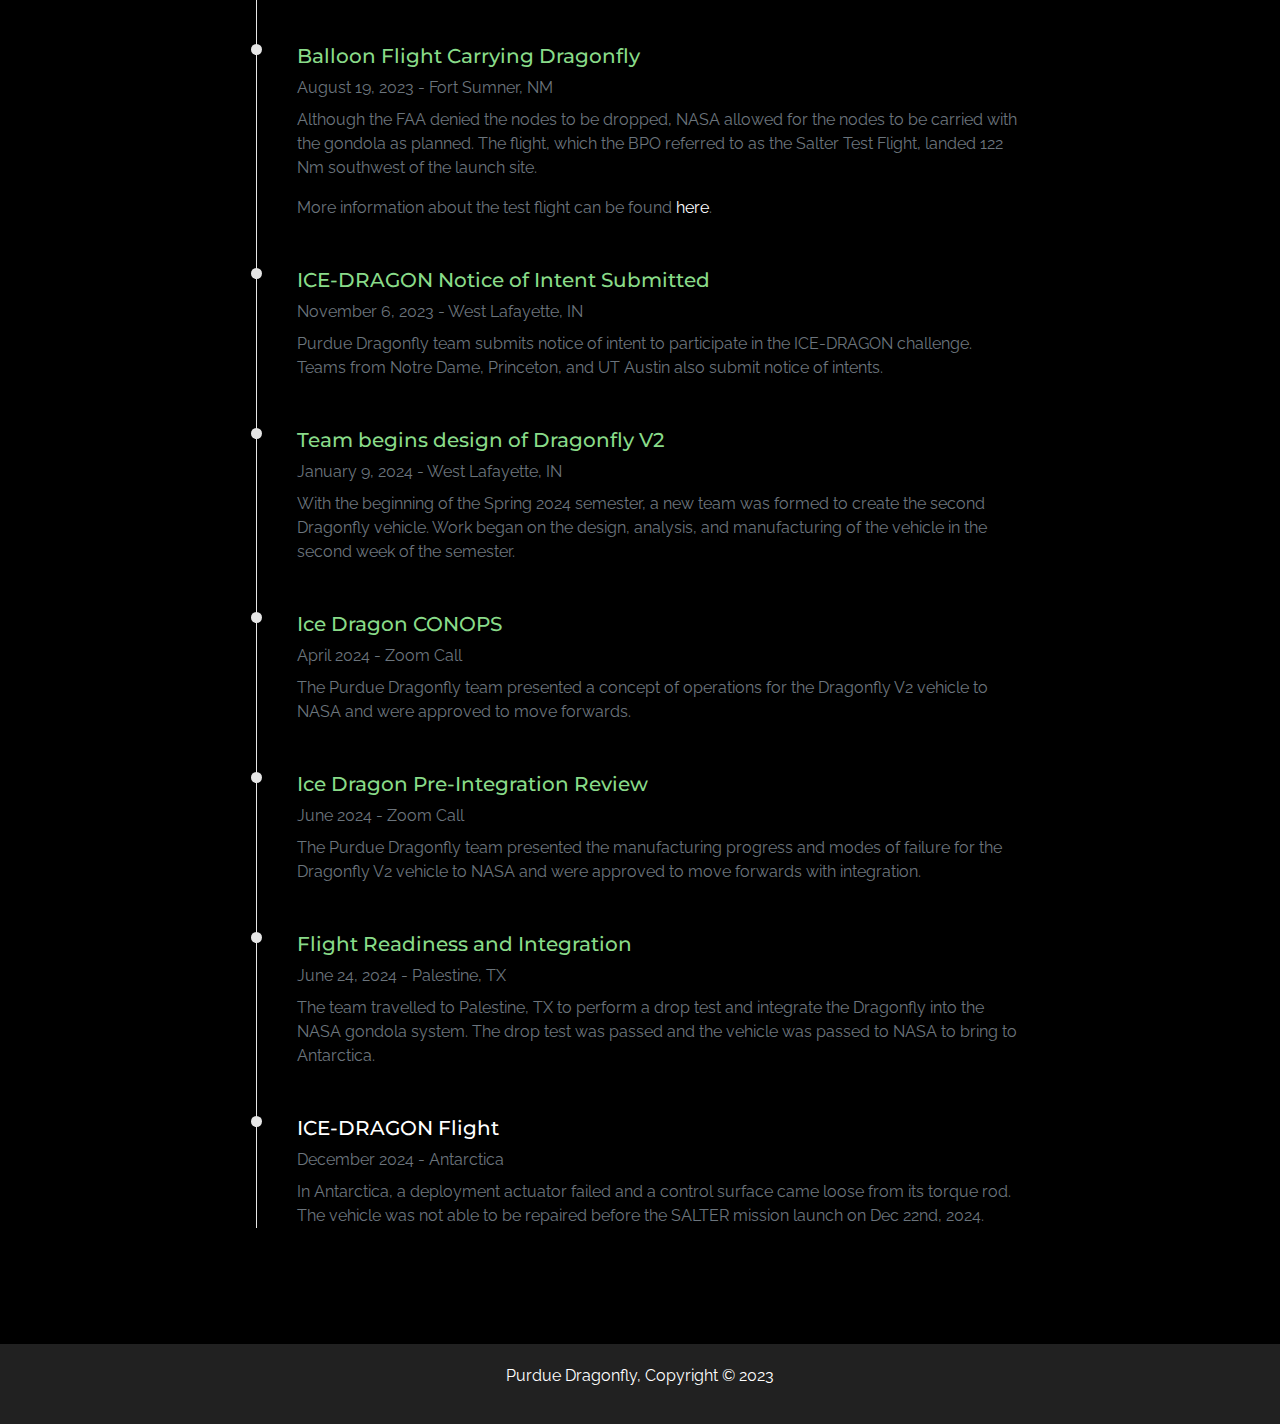
==== commit d9d83d86: "create separate v1 and v2 sites, edits to v1 site, update home site" ====
--- a/index.html
+++ b/index.html
@@ -47,35 +47,38 @@
 		<div class="collapse navbar-collapse" id="navbarNavAltMarkup">
 		  <div class="navbar-nav">
 			<a class="nav-item nav-link" href="#about">About</a>
+			<a class="nav-item nav-link" href="V1.html">V1 Vehicle</a>
+			<a class="nav-item nav-link" href="V2.html">V2 Vehicle</a>
 			<a class="nav-item nav-link" href="#specs">Design Specs</a>
-			<a class="nav-item nav-link" href="#profile">Mission Profile</a>
-			<a class="nav-item nav-link" href="#features">Features</a>
 			<a class="nav-item nav-link" href="#timeline">Timeline</a>
-			<a class="nav-item nav-link" href="#testing">Testing</a>
-			<a class="nav-item nav-link" href="#media">Media</a>
-
 		  </div>
 		</div>
 	  </nav>
 
 	<section id="landing" style="height:80vh;">
-
-		<div id="home">
-
+		<div id="home" style="background-image:url('img/v1/landing1.jpeg')">
 			<!-- name in center of screen-->
 			<div class="landing-text">
                 <!-- heading text -->
 				<h1>
 					Purdue Dragonfly
                 </h1>
-				
+
+				<!-- V1  button -->
+				<a href="V1.html">
+					<p>Dragonfly V1 Project Page</p>
+				</a>
+
+				<!-- V2 button -->
+				<a href="V2.html">
+					<p>Dragonfly V2 Project Page</p>
+				</a>
+
 				<!-- scroll instruction-->
 				<a href="#about">
 					<p>&#8595;</p>
 				</a>
 			</div>
-
-
 		</div>
 	</section>
 
@@ -96,7 +99,9 @@
 						to ground stations. This vehicle was designed for the NASA Balloon Program Office as a part of the 
 						<a href="https://floatingdragon.nianet.org/" target="_blank"><u>FLOATing DRAGON</u></a> (Formulate, Lift, Observe, and Testing: Data Recovery and Guided On-Board Node) 
 						competition beginning in August 2022. After submitting a conceptual design in January 2023, the 
-						DRAGONfly was selected as one of the six finalist vehicles to be built for a test flight in August 2023.
+						DRAGONfly was selected as one of the six finalist vehicles to be built for a test flight in August 2023. 
+						This flight was cancelled by the FAA due to safety concerns of dropping student projects from 120,000 ft over populated areas. To circumvent the FAA, NASA proposed a second challenge 
+						and allowed teams to create a new prototype to drop in Antarctica where there would be no FAA, nor the risk of hitting landing in a populated area.
 					</p>
 				</div>
 				<div class="col-md-4" style="padding-bottom:5vh;">
@@ -105,21 +110,51 @@
 		</div>
 	</section>
 
+	<!-- comparison -->
+	<section id="comparison">
+		<div class="container">
+			<div class="row" style="padding-top:5vh; padding-bottom:2vh;">
+				<div class="col-md-6">
+					<h2>Dragonfly V1</h2>
+					<p>(Sep 2022 - Aug 2023)</p>
+					<a href="V1.html"><img src="img/v1/dragonflyV1.PNG" style="width:90%;"></a>
+				</div>
+				<div class="col-md-6">
+					<h2>Dragonfly V2</h2>
+					<p>(Jan 2024 - Jun 2023)</p>
+					<a href="V2.html"><img src="img/v2/dragonflyV2.jpeg" style="width:90%;"></a>
+				</div>
+			</div>
+			<div class="row" style="padding-bottom:5vh;">
+				<div class="col-md-6">
+					<a href="V1.html"><button>Dragonfly V1 Project Page</button></a>
+				</div>
+				<div class="col-md-6">
+					<a href="V2.html"><button>Dragonfly V2 Project Page</button></a>
+				</div>
+			</div>
+		</div>
+	</section>
+
 	<!-- specs section-->
-	<section id="specs">
+	<section id="specs" style="background-color:#1c1c1c;">
 		<div class="container">
-			<dix class="row" style="padding-top:5vh;">
-				<div class="col-md-12">
-					<img src="img/DRAGONfly.PNG" style="width:80%;">
-				</div>
-			</dix>
 			<div class="row" style="padding-top:5vh; padding-bottom:5vh;">
 				<div class="col-md-6">
 					<h2>
-						Requirements
+						V1 Requirements
 					</h2>
 					<ul style="text-align:left; padding-top:2vh;">
 						<li>
+							Drop location - Fort Sumner, New Mexico
+						</li>
+						<li>
+							NASA Ground support time - 2 hours
+						</li>
+						<li>
+							Total dimensions within 120 x 45 x 45 cm
+						</li>
+						<li>
 							Completely autonomous operation
 						</li>
 						<li>
@@ -148,114 +183,55 @@
 						</li>
 					</ul>
 				</div>
-				
-				<div class="col-md-6" >
+				<div class="col-md-6">
 					<h2>
-						Design Specs
+						V2 Requirements
 					</h2>
-					<p style="text-align:left; padding-left:5vw; padding-top:2vh;">
-						Weight: 9.5 kg
-						<br>
-						Dimensions: 120 x 45 x 45 cm
-						<br>
-						Wing Span: 140 cm
-						<br>
-						Wing Chord: 20.5 cm
-						<br>
-						Wing Airfoil: Clark Y
-						<br>
-						Tail Span: 60 cm
-						<br>
-						Tail Chord: 20 cm
-						<br>
-						Tail Airfoil: NACA 0012
-					</p>
-				</div>
-			</div>
-		</div>
-	</section>
-
-	<!-- mission profile section-->
-	<section id="profile" style="background-color:#1c1c1c;">
-		<div class="container" style="padding-bottom:5vh;">
-			<div class="row" style="padding-top:5vh; padding-bottom:2vh;">
-				<div class="col-md-12">
-					<h2>Mission Profile</h2>
-				</div>
-			</div>
-			<div class="row">
-				<img src="img/missionprofile.jpg" style="width:100%">
-			</div>
-		</div>
-	</section>
-
-	<!-- features section-->
-	<section id="features">
-		<div class="container">
-			<div class="row" style="padding-top:5vh;">
-				<div class="col-md-12">
-					<h2>Features</h2>
-				</div>
-			</div>
-			<div class="row">
-				<div class="col-md-6">
-					<h3>Cruciform Tail/Air Brake</h3>
-					<p>In the first stage of descent, the node dives through the upper atmosphere. To slow its decsent to subsonic speeds and maintain the nose pointed down, the cruciform tail control surfaces act as an airbrake. The controls team is working on an algorithm which will be able to allow for the controlled descent.</p>
-				</div>
-				<div class="col-md-6">
-					<img src="img/features/tailCS.gif" style="width:100%">
-				</div>
-			</div>
-			<div class="row">
-				<div class="col-md-6">
-					<h3>Folding Wings</h3>
-					<p>Once the node passes through the high winds in the upper atmosphere and reaches air where lift can be achieved, the wings deploy. The wings are stowed in the fuselage for aerodynamic purposes in the dive but fold outwards for the glide. There are no control surfaces on the wings, and the node is entirely controlled using the tail control surfaces.</p>
-				</div>
-				<div class="col-md-6">
-					<img src="img/features/wingFolding.gif" style="width:100%">
-				</div>
-			</div>
-			<div class="row">
-				<div class="col-md-6">
-					<h3>Deployment System</h3>
-					<p>To release the node from the gondola, four linear actuators retract when a signal is received from the gondola. This system is currently very heavy and complicated, and will be redsigned for the ICE-DRAGON campaign.</p>
-				</div>
-				<div class="col-md-6">
-					<img src="img/features/deployment.gif" style="width:100%">
-				</div>
-			</div>
-			<div class="row">
-				<div class="col-md-6">
-					<h3>Composite Based Airframe</h3>
-					<p>The entire airframe of the Dragonfly V2 is composite-based. Composites were chosen for their superior structural qualities, ease of use in prototyping, and low weight. Composites used include carbon fiber rods, fiberglass reinforced foam, and carbon fiber reinforced onyx.</p>
-				</div>
-				<div class="col-md-6">
-					<img src="img/features/airframe.jpeg" style="width:100%">
-				</div>
-			</div>
-			<div class="row">
-				<div class="col-md-6">
-					<h3>Waypoint Planning Algorithm</h3>
-					<p>An on-board raspberry pi performs an algorithm for waypoint selections, deployment armings, and dive-glide phase transitions. In the image to the left, the waypoint planning algorithm recognizes routes A, C, and F as feasible as they each reach the target destination. Route F is ultimately selected due to its increased time efficiency.</p>
-				</div>
-				<div class="col-md-6">
-					<img src="img/features/SampleDescents.png" style="width:100%">
-				</div>
-			</div>
-			<div class="row" style="padding-bottom:5vh;">
-				<div class="col-md-6">
-					<h3>Autopilot/Controls</h3>
-					<p>The Dragonfly utilizes an onboard Pixhawk 6C as a flight computer. This stabilizes the node with integrated IMU sensors and provides GNSS data to the Raspberry-Pi (which performs algorithm). Ardupilot autopilot is used for the dive and glide phase stabilization. The MAVSDK protocol is used for communication between the Raspberry Pi and Pixhawk.</p>
-				</div>
-				<div class="col-md-6">
-					<img src="img/features/ardupilot.png" style="width:100%">
-				</div>
-			</div>
-		</div>
-	</section>
-
+					<ul style="text-align:left; padding-top:2vh;">
+						<li>
+							Drop location - McMurdo Station, Antarctica
+						</li>
+						<li>
+							NASA Ground support time - 8 hours
+						</li>
+						<li>
+							Total dimensions within 120 x 120 x 45 cm
+						</li>
+						<li>
+							Completely autonomous operation
+						</li>
+						<li>
+							110,000-120,000 ft drop altitude
+						</li>
+						<li>
+							Land within 800 ft radius of target location
+						</li>
+						<li>
+							Maximum 10kg weight
+						</li>
+						<li>
+							Must withstand 10g+ shocks
+						</li>
+						<li>
+							Must withstand -70 to +65 C temperatures, 4 - 11 mBar pressures 
+						</li>
+						<li>
+							Carry payload 0.25kg, 144 x 66 x 25mm
+						</li>
+						<li>
+							Descend in 1.5 hours or less 
+						</li>
+						<li>
+							Must be reusable
+						</li>
+					</ul>
+				</div>
+			</div>
+		</div>
+	</section>
+	
 	<!-- Timeline section-->
-	<section id="timeline" class="py-5" style="padding-left:20vw; background-color:#1c1c1c">
+	<section id="timeline" class="py-5" style="padding-left:20vw;">
 		<div class="row" style="width:60vw; padding-bottom:5vh;">
 			<div class="col-md-12">
 				<h2>
@@ -321,162 +297,48 @@
 				</p>
 			</li>
 
-			<li class="timeline-item mb-5">
-				<h5 class="fw-bold">Dive and Glide Controls Test Flights</h5>
-				<p class="text-muted mb-2 fw-bold">March 2024 - West Lafayette, IN</p>
-				<p class="text-muted">
-				To test the controls systems, the team will be conducting flight tests beginning in March 2024 with real prototypes. For V1, simulations were performed but never real flight tests due to time constraints.
-				</p>
-			</li>
-
-			<li class="timeline-item mb-5">
+			<li class="timeline-item mb-5" style="color:#89DB89;">
+				<h5 class="fw-bold">Team begins design of Dragonfly V2</h5>
+				<p class="text-muted mb-2 fw-bold">January 9, 2024 - West Lafayette, IN</p>
+				<p class="text-muted">
+					With the beginning of the Spring 2024 semester, a new team was formed to create the second Dragonfly vehicle. Work began on the design, analysis, and manufacturing of the vehicle in the second week of the semester.
+				</p>
+			</li>
+
+			<li class="timeline-item mb-5" style="color:#89DB89;">
+				<h5 class="fw-bold">Ice Dragon CONOPS</h5>
+				<p class="text-muted mb-2 fw-bold">April 2024 - Zoom Call</p>
+				<p class="text-muted">
+					The Purdue Dragonfly team presented a concept of operations for the Dragonfly V2 vehicle to NASA and were approved to move forwards.
+				</p>
+			</li>
+
+			<li class="timeline-item mb-5" style="color:#89DB89;">
+				<h5 class="fw-bold">Ice Dragon Pre-Integration Review</h5>
+				<p class="text-muted mb-2 fw-bold">June 2024 - Zoom Call</p>
+				<p class="text-muted">
+					The Purdue Dragonfly team presented the manufacturing progress and modes of failure for the Dragonfly V2 vehicle to NASA and were approved to move forwards with integration.
+				</p>
+			</li>
+
+			<li class="timeline-item mb-5" style="color:#89DB89;">
 				<h5 class="fw-bold">Flight Readiness and Integration</h5>
-				<p class="text-muted mb-2 fw-bold">July 2024 - Palestine, TX</p>
-				<p class="text-muted">
-				The team will travel to Palestine, TX to perform a drop test and integrate the Dragonfly into the NASA gondola system.
-				</p>
-			</li>
-
-			<li class="timeline-item mb-5">
+				<p class="text-muted mb-2 fw-bold">June 24, 2024 - Palestine, TX</p>
+				<p class="text-muted">
+				The team travelled to Palestine, TX to perform a drop test and integrate the Dragonfly into the NASA gondola system. The drop test was passed and the vehicle was passed to NASA to bring to Antarctica.
+				</p>
+			</li>
+
+			<li class="timeline-item mb-5" style="color:light-red;">
 				<h5 class="fw-bold">ICE-DRAGON Flight</h5>
-				<p class="text-muted mb-2 fw-bold">January 2025 - Antarctica</p>
-				<p class="text-muted">
-				A balloon will be launched in Antarctica with the Dragonfly. The team will not be traveling to Antarctica but will be able to stream live video and data.
+				<p class="text-muted mb-2 fw-bold">December 2024 - Antarctica</p>
+				<p class="text-muted">
+					In Antarctica, a deployment actuator failed and a control surface came loose from its torque rod. The vehicle was not able to be repaired before the SALTER mission launch on Dec 22nd, 2024.  
 				</p>
 			</li>
 		</ul>
 	</section>
 
-<!-- testing section-->
-	<section id="testing">
-		<div class="container">
-			<div class="row" style="padding-top:5vh;">
-				<div class="col-md-12">
-					<h2>Testing</h2>
-				</div>
-			</div>
-			<div class="row">
-				<div class="col-md-6">
-					<h3>CFD</h3>
-					<p>Computational fluid dynamic analysis was performed on the entire vehicle and different wing/tail orientations. Entire vehicle analysis focused on the drag produced by fully deflected air brakes and other aerodynamic properties. Wing/tail orientation analysis focused on the affect of different combinations of wing and tail placements and how they would interact.</p>
-				</div>
-				<div class="col-md-6">
-					<img src="img/testing/cfd.png" style="width:100%">
-				</div>
-			</div>
-			<div class="row">
-				<div class="col-md-6">
-					<h3>Gondola FEA</h3>
-					<p>Finite element analysis was performed on the gondola to determine whether the system would be able to withstand a 10g shock and not prematruely drop the node. This was especially important for the first FLOATing DRAGON campaign because the node could not be dropped prematurely over populus areas of New Mexico. FEA was presented at the structural design review with NASA in April 2023 and again revisited in the flight readiness review in July 2023.</p>
-				</div>
-				<div class="col-md-6">
-					<img src="img/testing/gondolaFEA.png" style="width:100%">
-				</div>
-			</div>
-			<div class="row">
-				<div class="col-md-6">
-					<h3>Vehicle FEA</h3>
-					<p>Finite element analysis was performed on the vehicle to ensure that the structures would be able to maintain forces endured during the mission. This includes wing bending, enduring gusts, and shock from the parachute deployment.</p>
-				</div>
-				<div class="col-md-6">
-					<img src="img/testing/vehicleFEA.png" style="width:100%">
-				</div>
-			</div>
-			<div class="row">
-				<div class="col-md-6">
-					<h3>Wing Optimization</h3>
-					<p>The wing span and chord were optimized using algorithms on structural bending and lift during design cruise and stall speed.s</p>
-				</div>
-				<div class="col-md-6">
-					<img src="img/testing/wingOpt.png" style="width:100%">
-				</div>
-			</div>
-			<div class="row">
-				<div class="col-md-6">
-					<h3>Stability and Controllability</h3>
-					<p>Stability and controllability analysis was performed using XFLR5. Longitudinal stability (measured by static margin) and lateral/directional stability were studied in order to ensure that the system could maintai static and dynamic stability throughout flight.</p>
-				</div>
-				<div class="col-md-6">
-					<img src="img/testing/xflrplane.png" style="width:100%">
-				</div>
-			</div>
-			<div class="row">
-				<div class="col-md-6">
-					<h3>Wind Tunnel Testing</h3>
-					<p>Wind tunnel tests were performed in the Boeing Wing Tunnel at Purdue. These were preliminary tests performed in Fall 2022 to demonstrate the drag produced by the airbrake.</p>
-				</div>
-				<div class="col-md-6">
-					<img src="img/testing/windTunnel.png" style="width:100%">
-				</div>
-			</div>
-		</div>
-	</section>
-
-	<!-- media section-->
-	<section id="media" style="padding-top:5vh; padding-bottom:5vh; background-color:#1c1c1c">
-		<h2 style="text-align:center; padding-bottom:2vh;">Media</h2>
-		<p style="text-align:center;"><i>(click on an image below to get started)</i></p>
-		
-		<div class="container">
-		  	<div class="mySlides">
-				<div class="numbertext">1 / 6</div>
-				<img src="img/balloon.jpg" style="width:100%">
-		  	</div>
-		
-		  	<div class="mySlides">
-				<div class="numbertext">2 / 6</div>
-				<img src="img/teamwithgondola.jpeg" style="width:100%">
-		  	</div>
-		
-			<div class="mySlides">
-				<div class="numbertext">3 / 6</div>
-				<img src="img/participants.jpg" style="width:100%">
-		  	</div>
-			
-		  	<div class="mySlides">
-				<div class="numbertext">4 / 6</div>
-				<img src="img/droptest.jpg" style="width:100%">
-		  	</div>
-		
-		  	<div class="mySlides">
-				<div class="numbertext">5 / 6</div>
-				<img src="img/designExpo.jpg" style="width:100%">
-		  	</div>
-			
-		  	<div class="mySlides">
-				<div class="numbertext">6 / 6</div>
-				<img src="img/iteration1fail.jpg" style="width:100%">
-		  	</div>
-			
-		  	<a class="prev" onclick="plusSlides(-1)">❮</a>
-		  	<a class="next" onclick="plusSlides(1)">❯</a>
-		
-		  	<div class="caption-container">
-				<p id="caption"></p>
-		  	</div>
-		
-		  	<div class="row">
-				<div class="column">
-			  		<img class="demo cursor" src="img/balloon.jpg" style="width:100%" onclick="currentSlide(1)" alt="Dragonfly (far right) on gondola while balloon is being inflated (Aug 2023)">
-				</div>
-				<div class="column">
-				  	<img class="demo cursor" src="img/teamwithgondola.jpeg" style="width:100%" onclick="currentSlide(2)" alt="Evan Glenn, Alexander Terry, and Alex Hanna (from left) with the finished prototype 1 on the gondola in Ft Sumner, NM (Aug 2023)">
-				</div>
-				<div class="column">
-					<img class="demo cursor" src="img/participants.jpg" style="width:100%" onclick="currentSlide(3)" alt="Each of the teams with their vehicles in front of the gondola (Aug 2023)">
-				</div>
-				<div class="column">
-			  		<img class="demo cursor" src="img/droptest.jpg" style="width:100%" onclick="currentSlide(4)" alt="Purdue Dragonly team performing the drop test on the gondola (Aug 2023)">
-				</div>
-				<div class="column">
-			  		<img class="demo cursor" src="img/designExpo.jpg" style="width:100%" onclick="currentSlide(5)" alt="Purdue Dragonfly team presenting the Dragonfly at the Purdue Design Expo (Apr 2023)">
-				</div>    
-				<div class="column">
-			  		<img class="demo cursor" src="img/iteration1fail.jpg" style="width:100%" onclick="currentSlide(6)" alt="The team with the first flight test vehicle, which crashed and burned (Feb 2023)">
-				</div>
-		  	</div>
-		</div>
-	</section>
 
 	<!-- Footer section (links to social sites, footer)-->
 	<footer>
--- a/style.css
+++ b/style.css
@@ -38,7 +38,6 @@
 	text-align: center;
 }
 
-/* Establishes all h3's as being purple and centered with some padding only on the top */
 h3 {
 	color: #daaa00;
 	font-style:italic;
@@ -62,7 +61,6 @@
 	width: 100vw;
 	background-size: cover;
 	display:table;
-	background-image:url("img/IMG_0832.jpeg");
 	background-repeat:no-repeat;
 }
 
